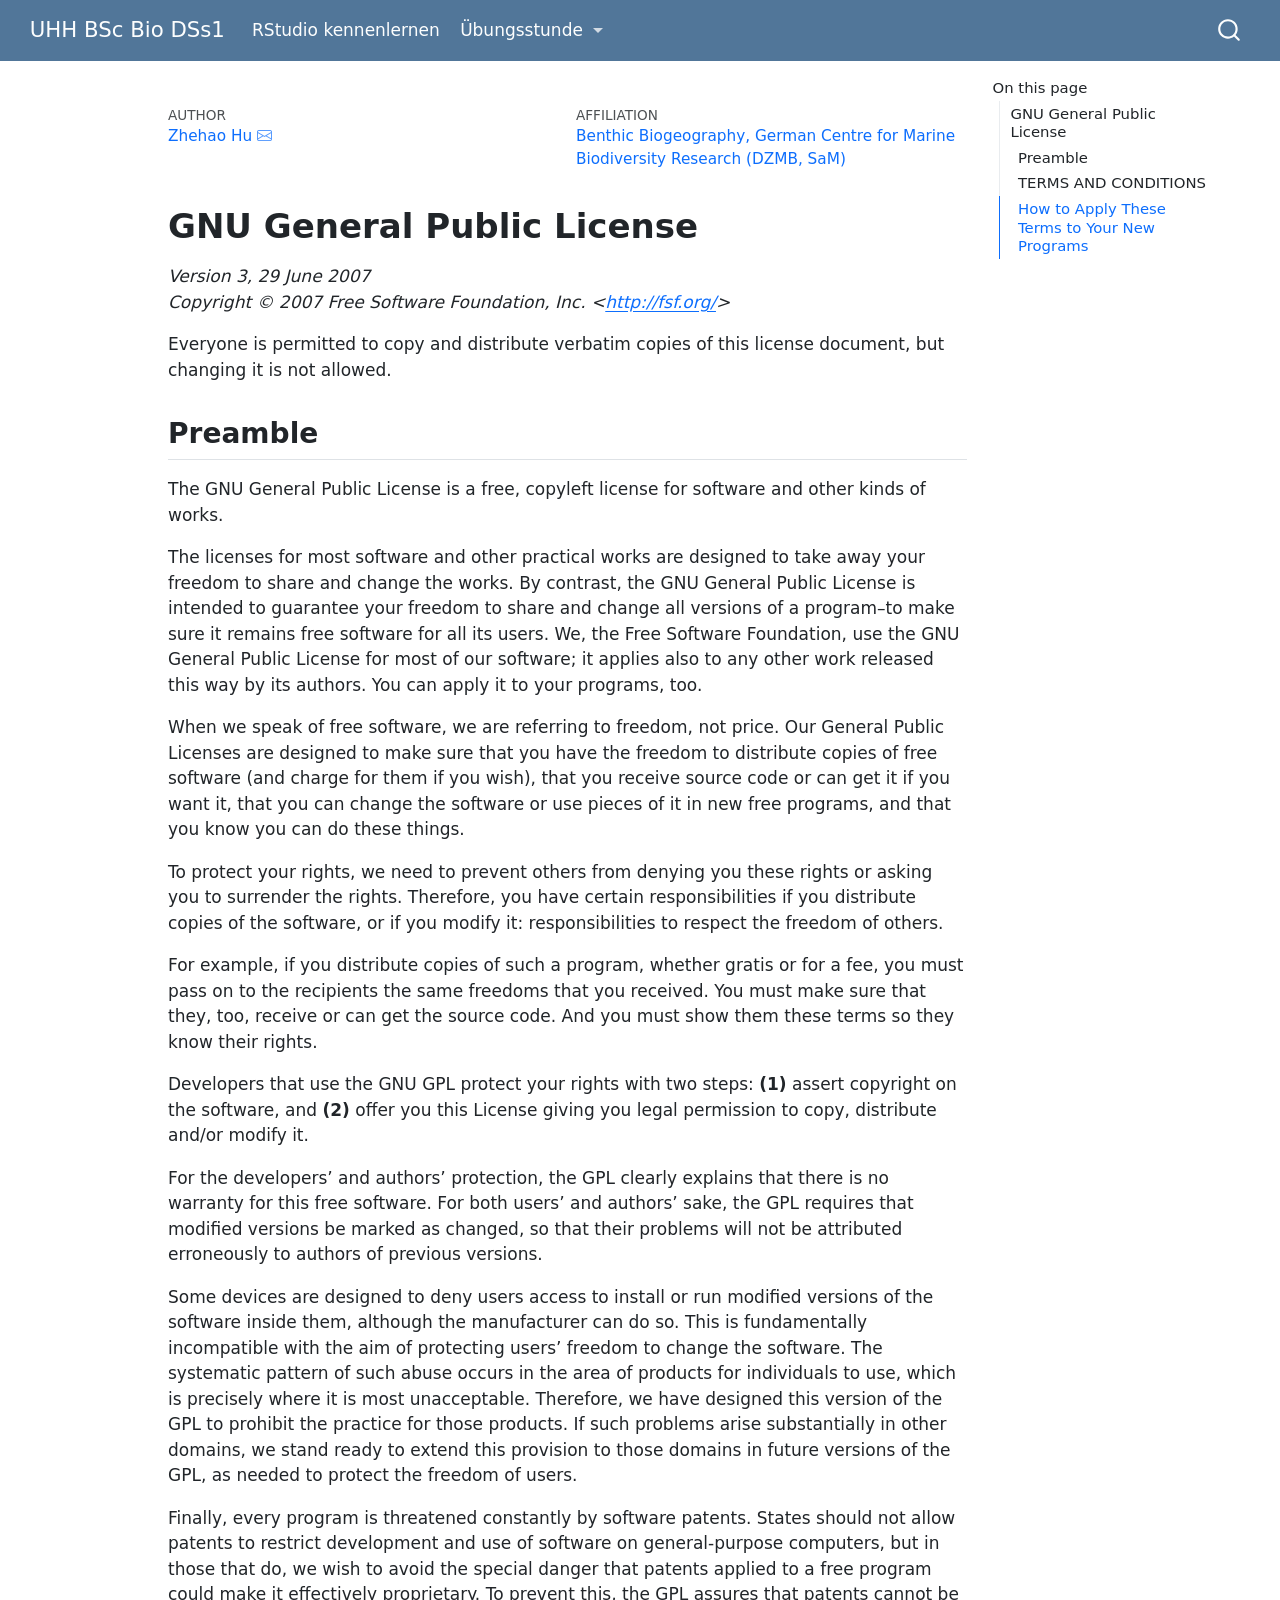
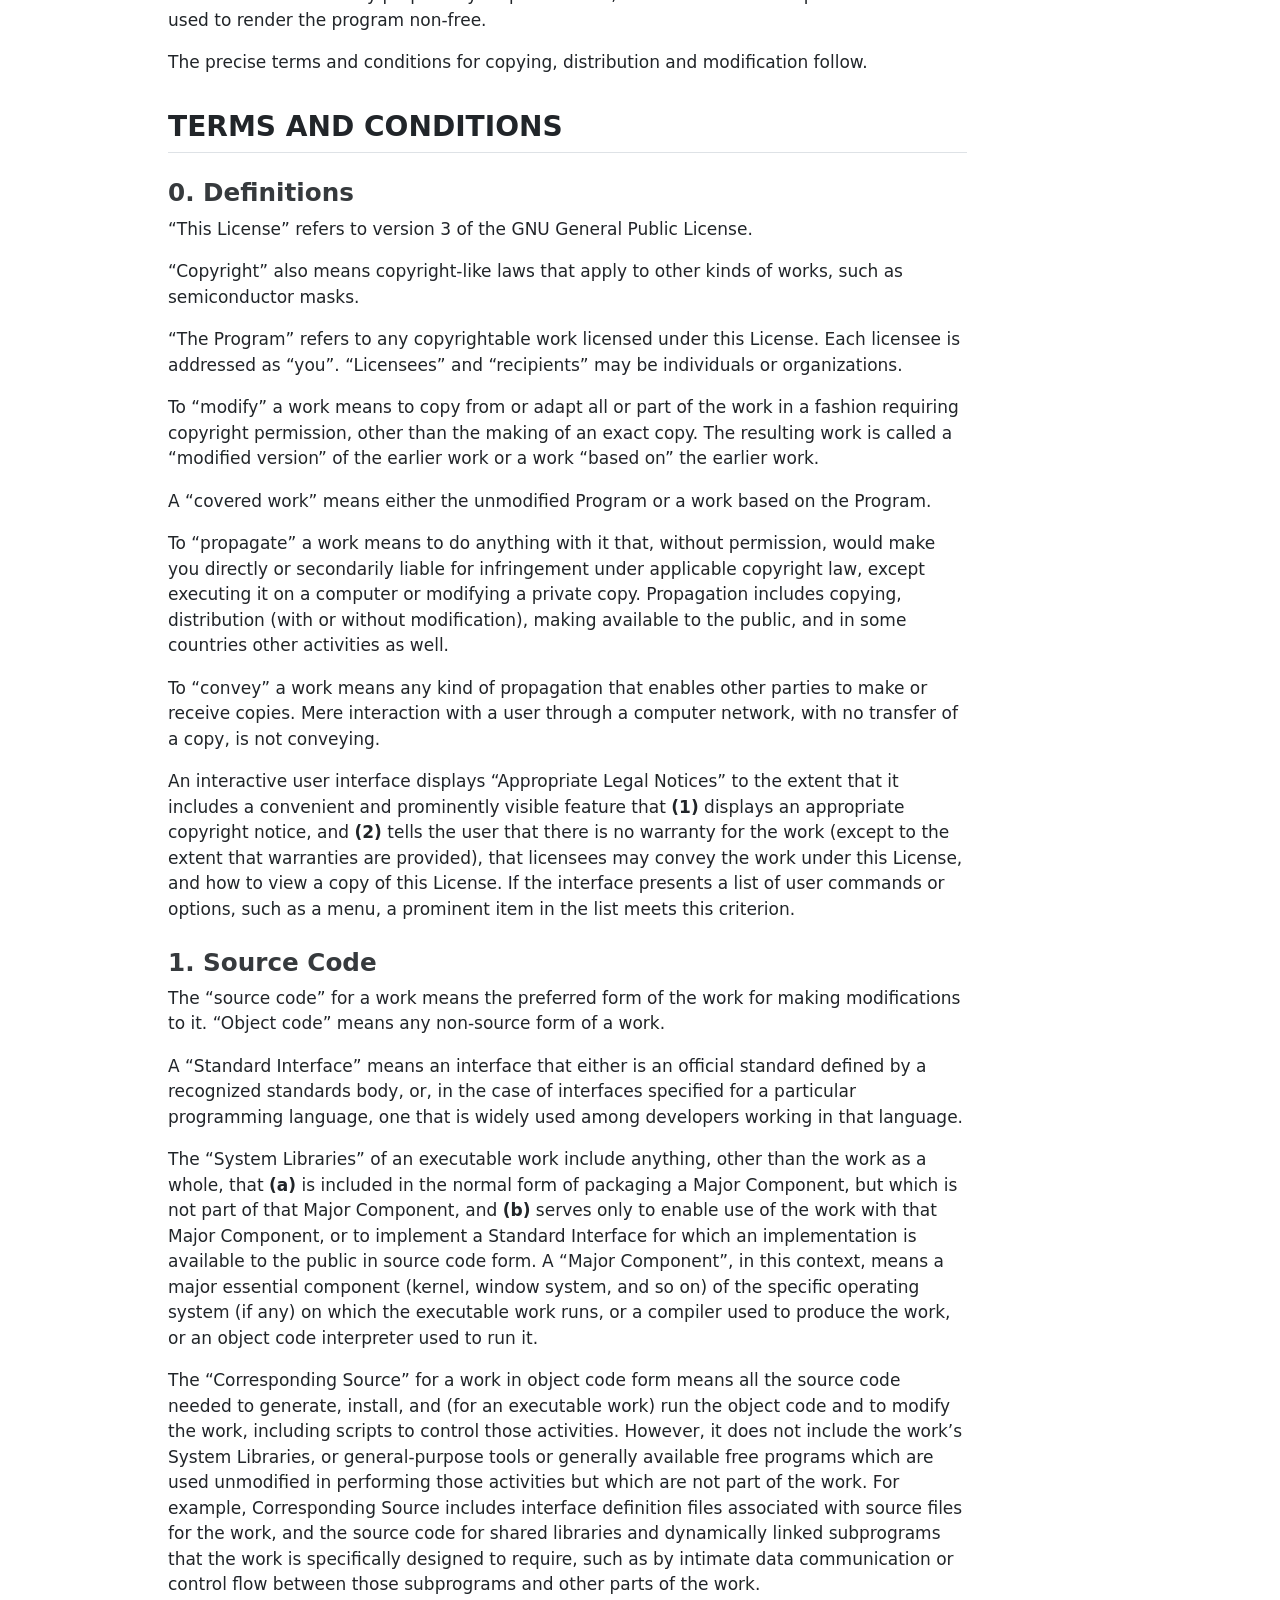
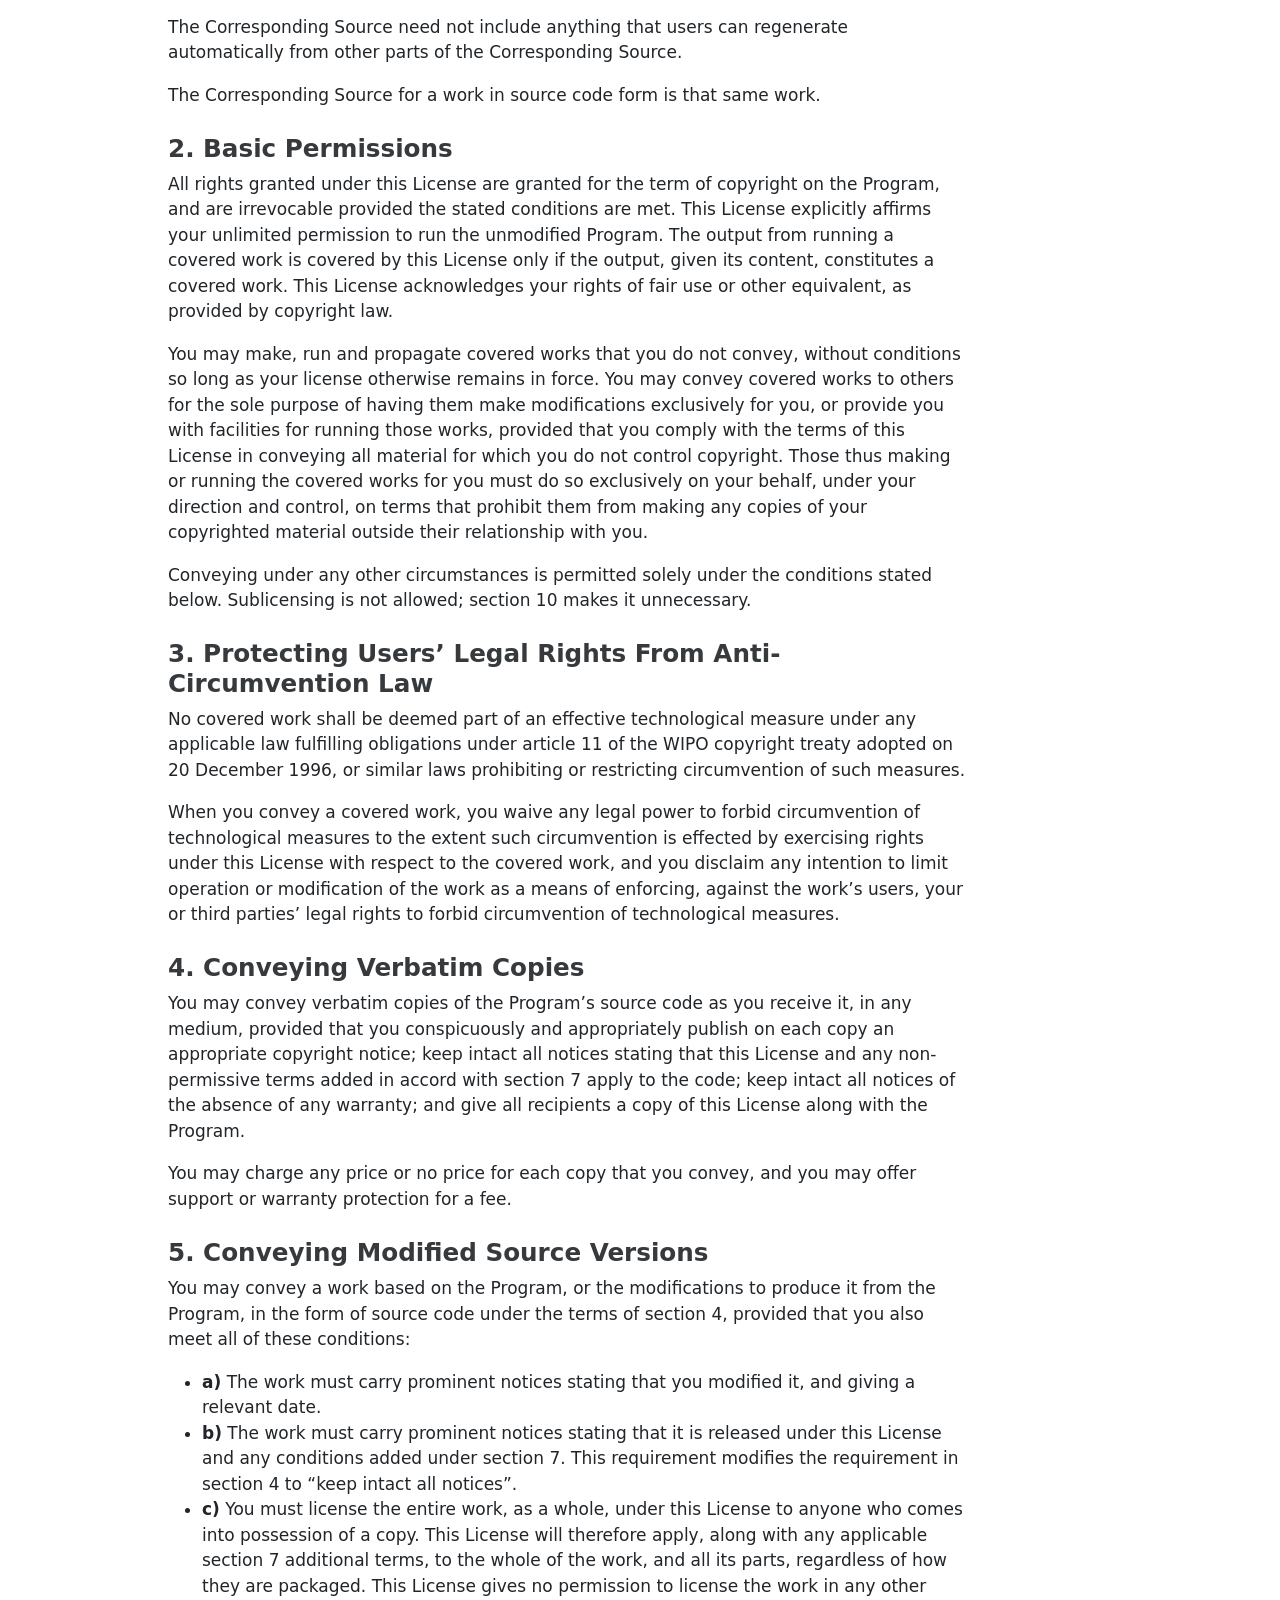
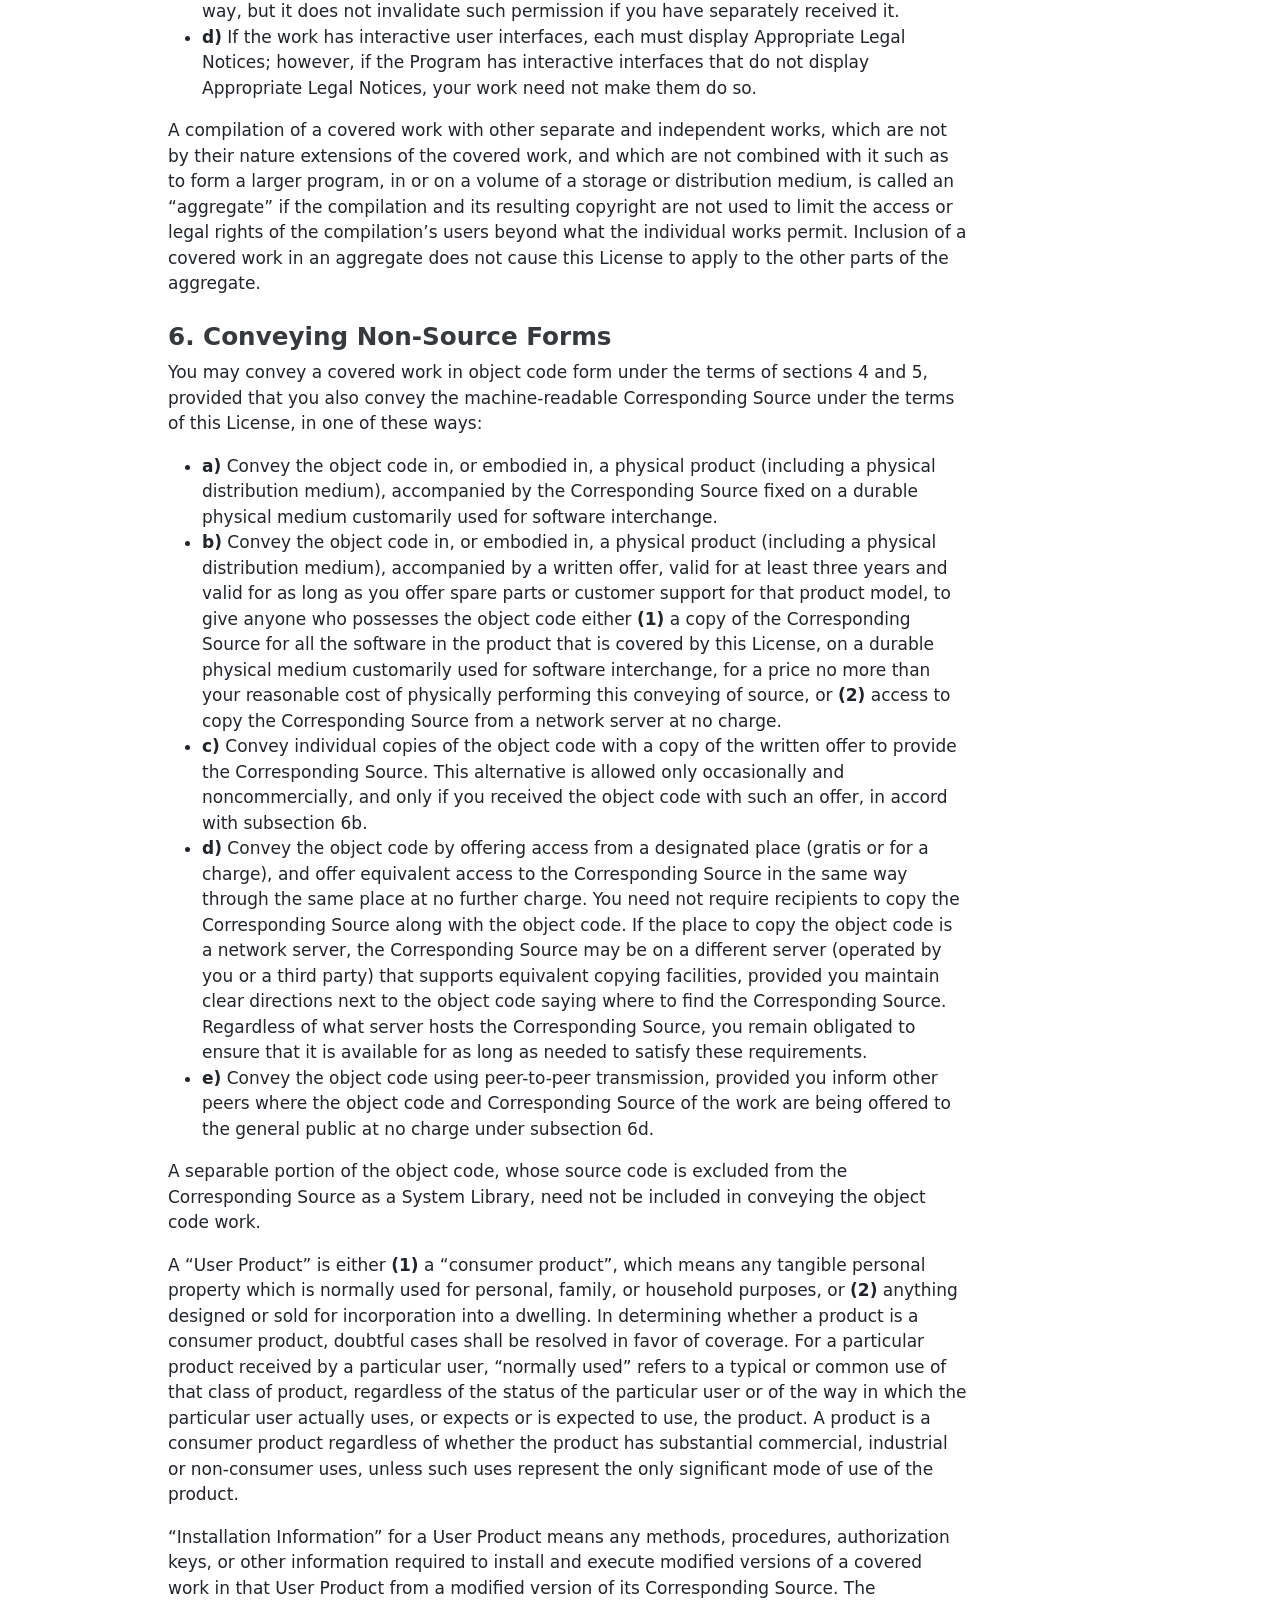
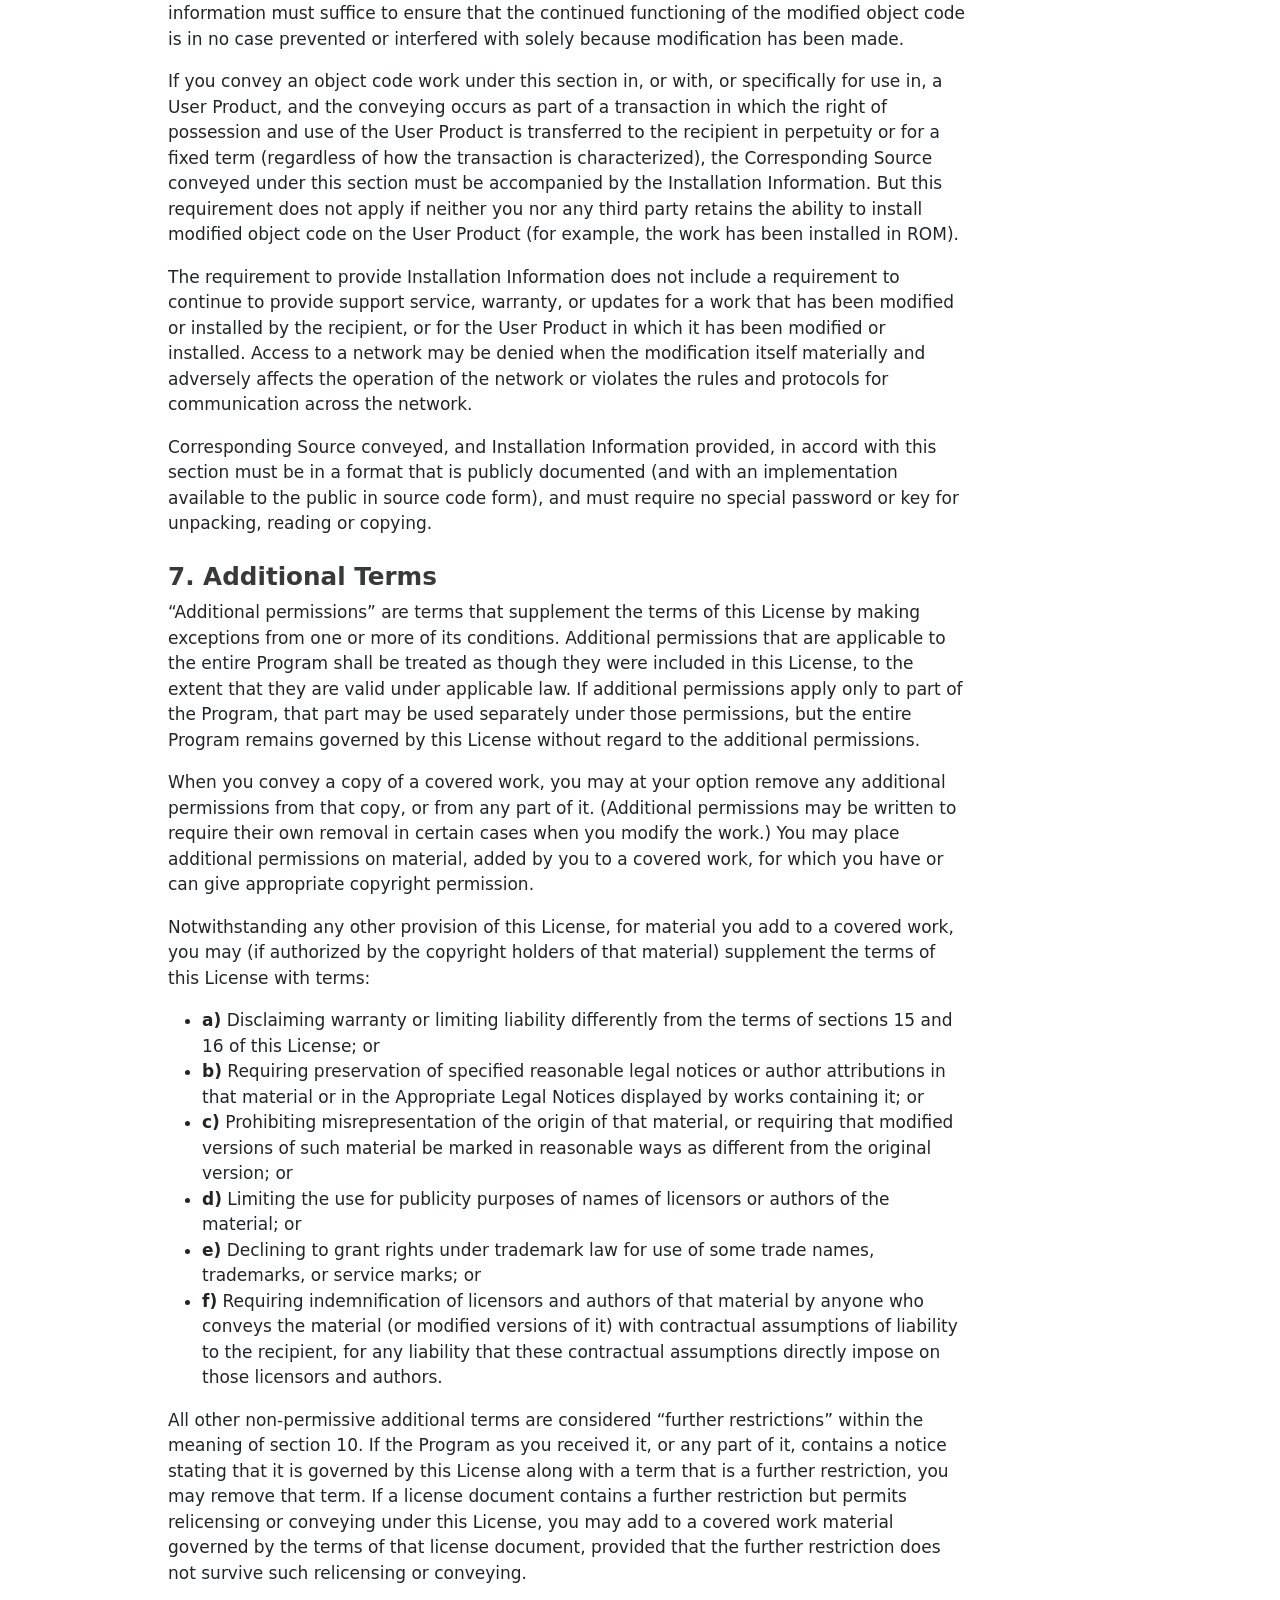
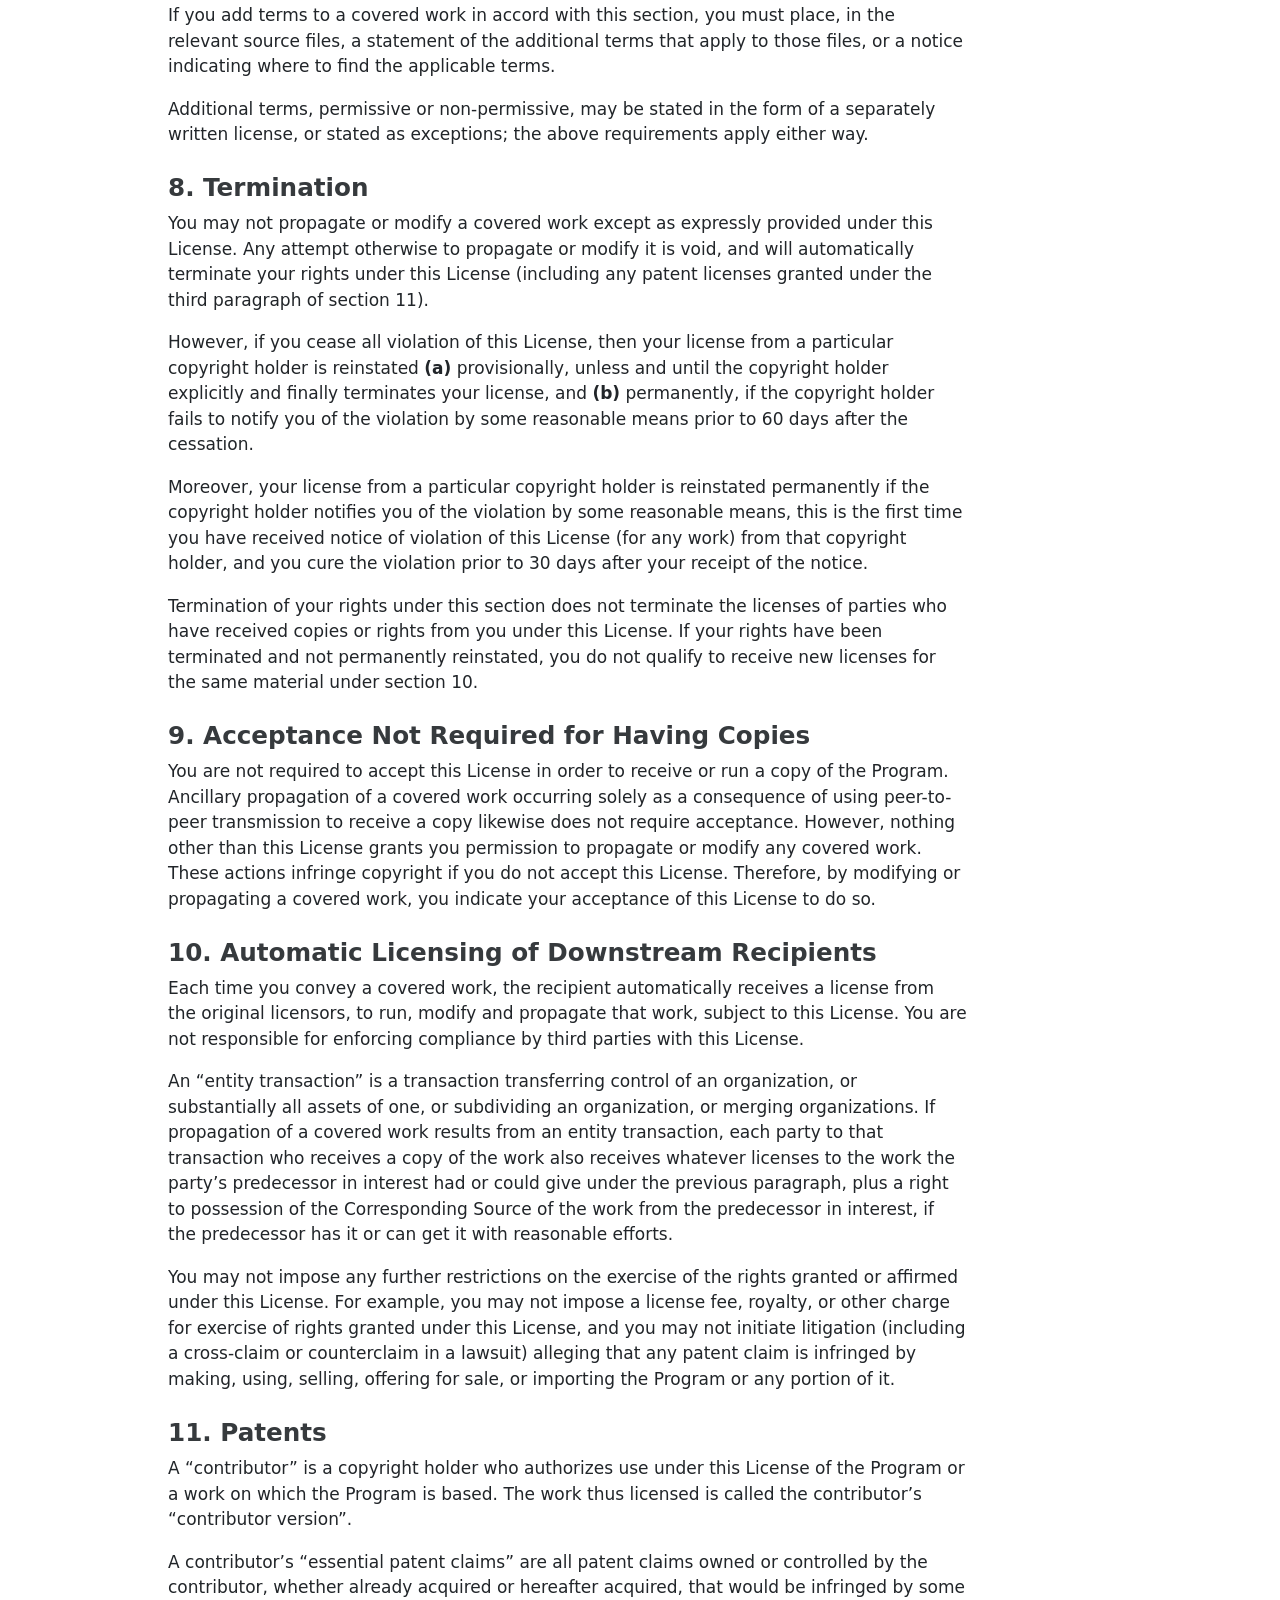
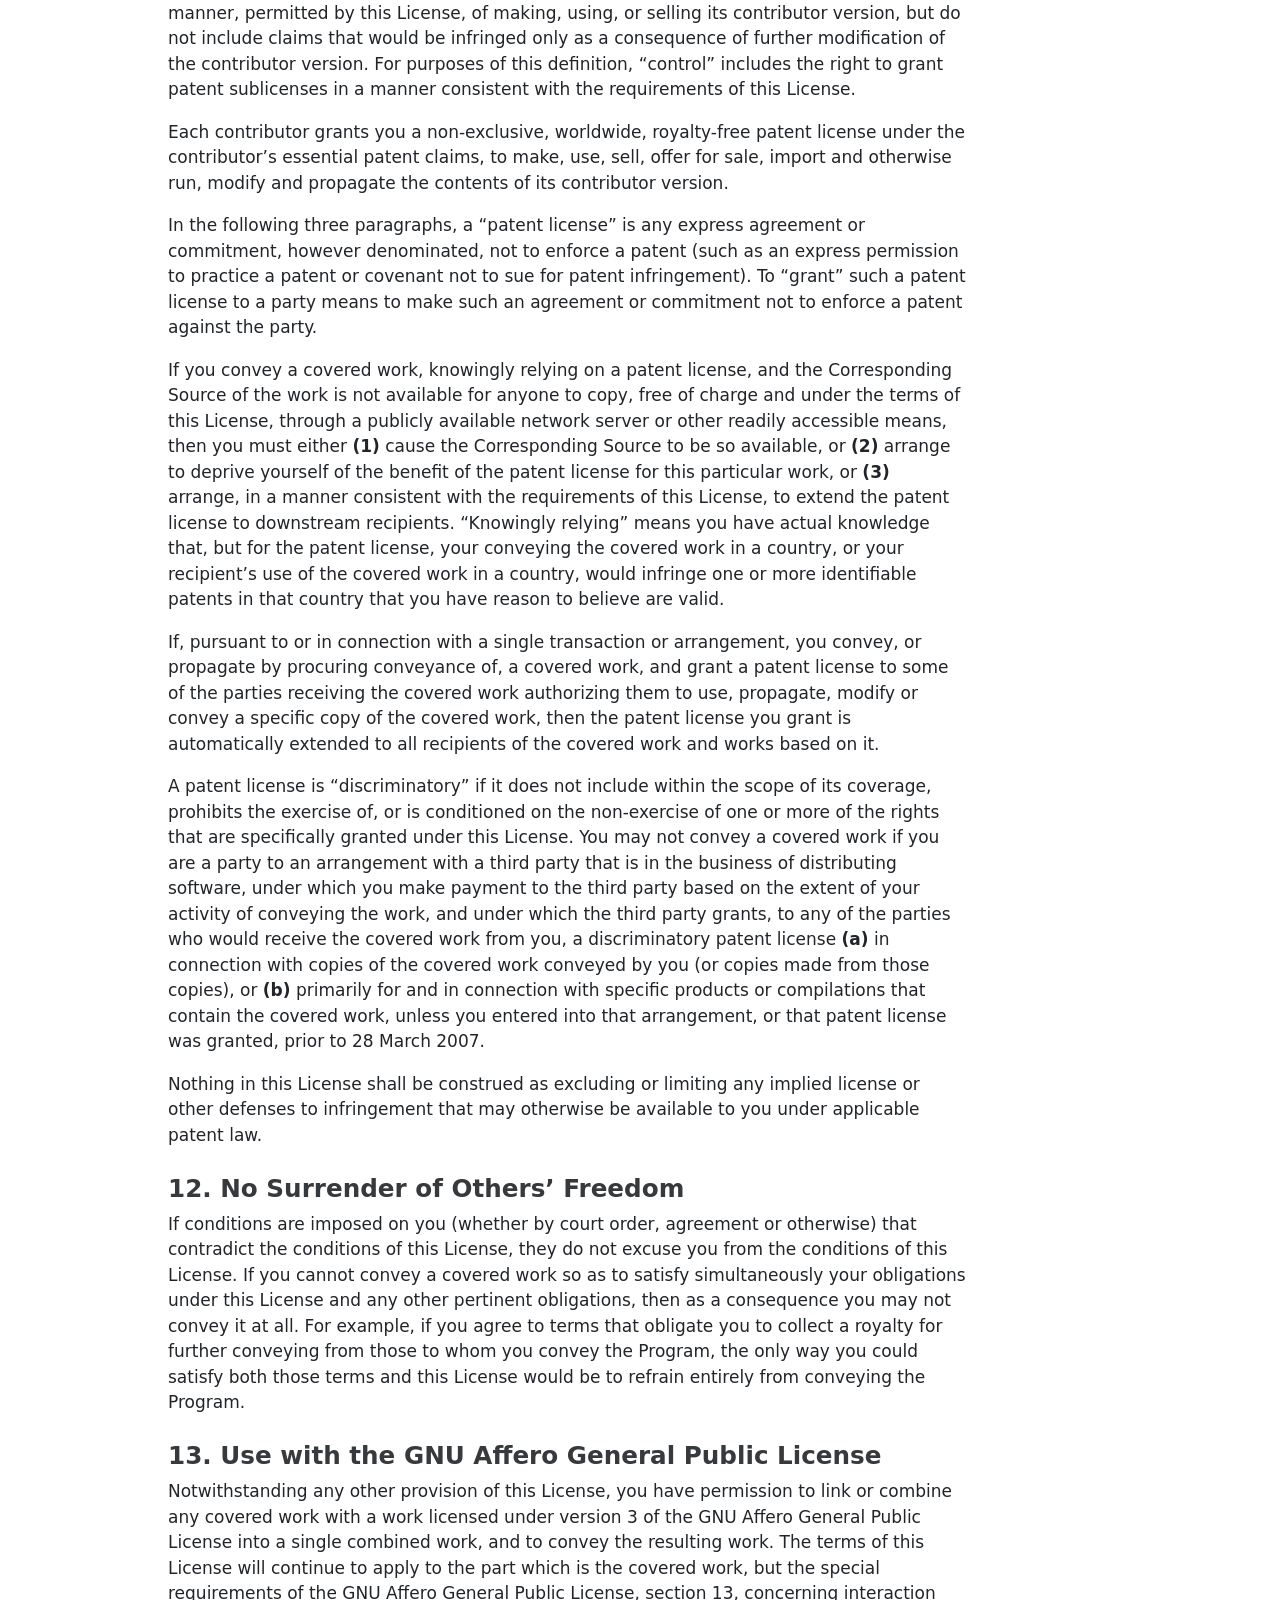
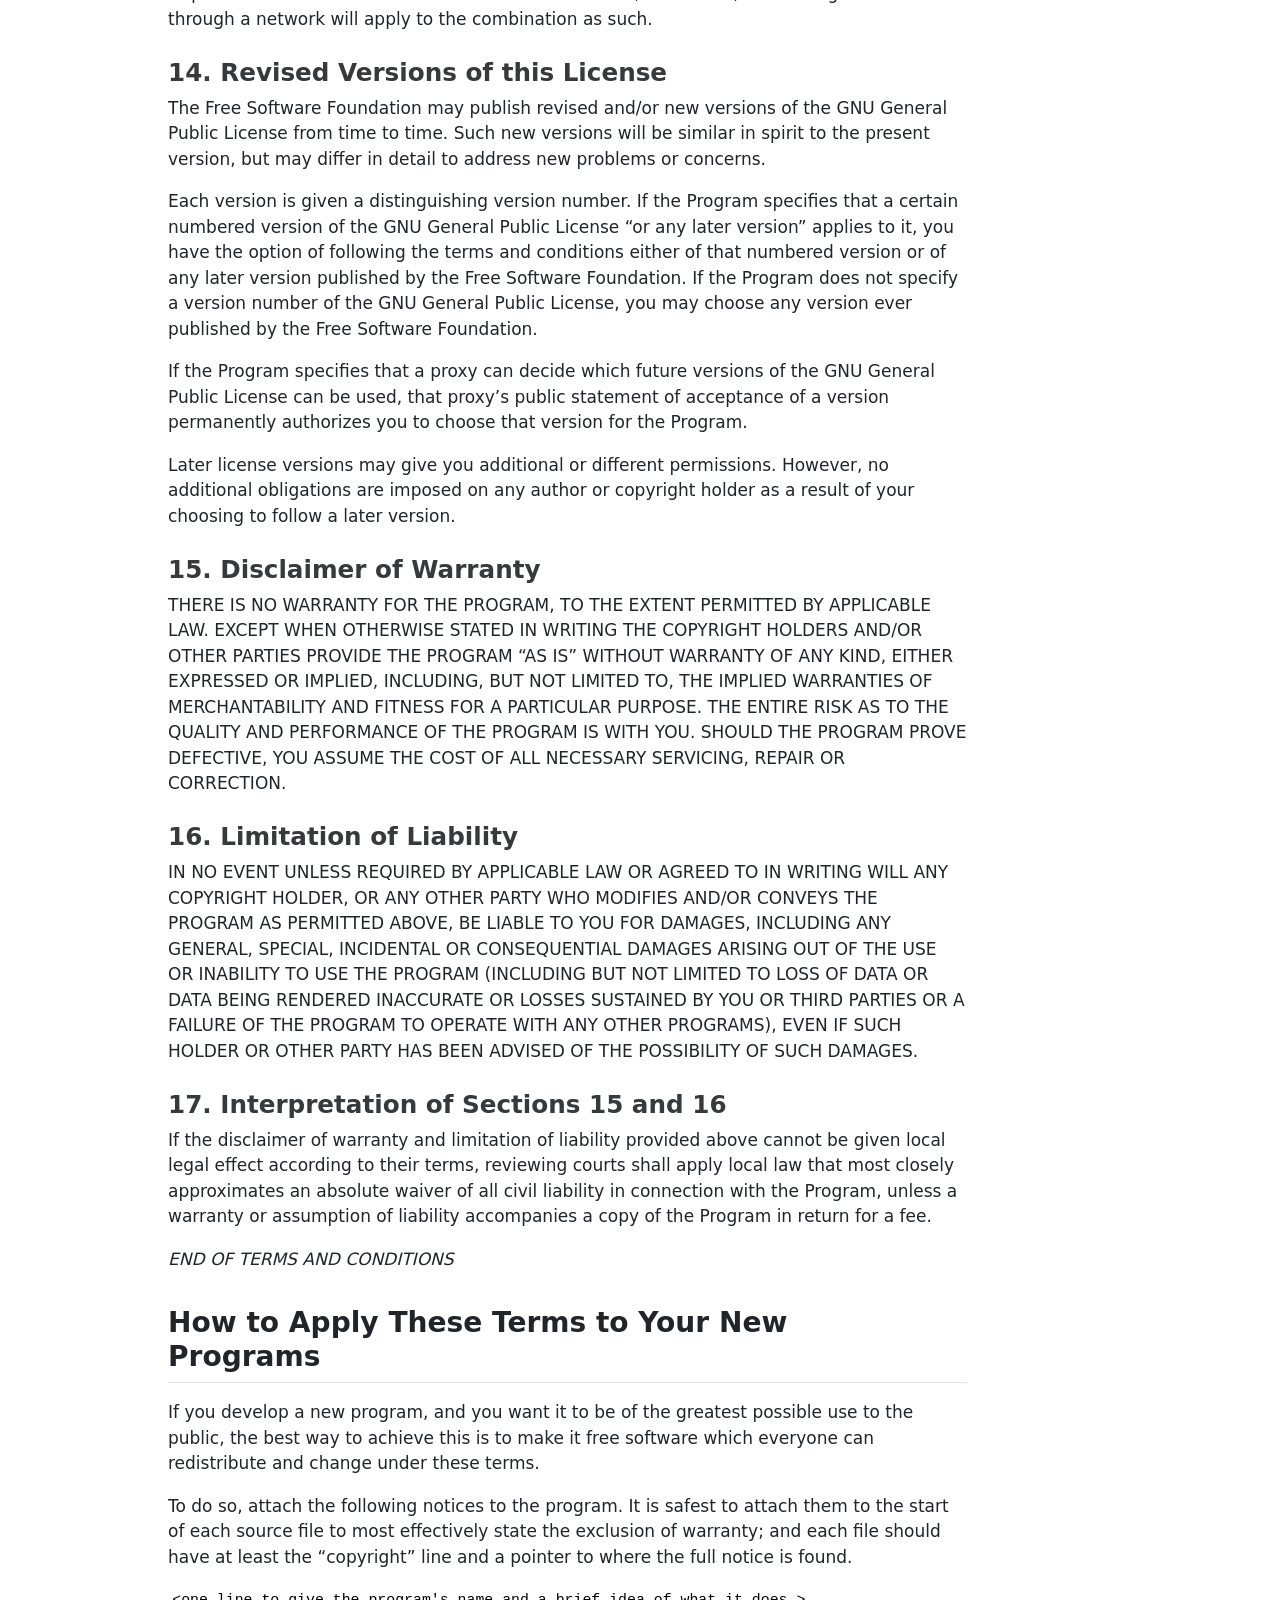
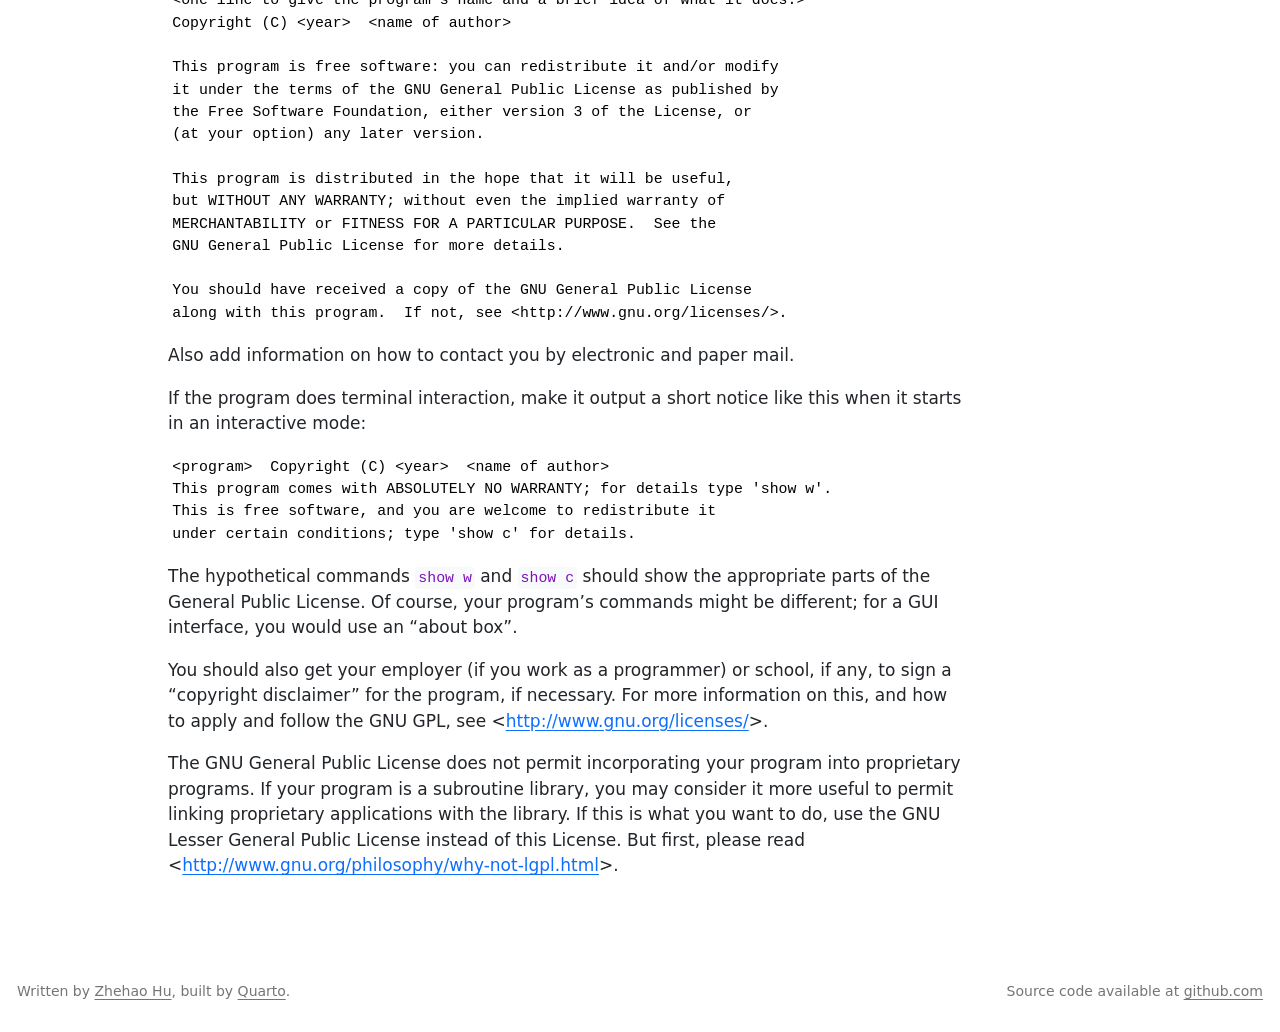
==== LICENSE.html @ fbf34a07 "Built site for gh-pages" ====
<!DOCTYPE html>
<html xmlns="http://www.w3.org/1999/xhtml" lang="en" xml:lang="en"><head>

<meta charset="utf-8">
<meta name="generator" content="quarto-1.6.39">

<meta name="viewport" content="width=device-width, initial-scale=1.0, user-scalable=yes">

<meta name="author" content="Zhehao Hu">

<title>license – UHH BSc Bio DSs1</title>
<style>
code{white-space: pre-wrap;}
span.smallcaps{font-variant: small-caps;}
div.columns{display: flex; gap: min(4vw, 1.5em);}
div.column{flex: auto; overflow-x: auto;}
div.hanging-indent{margin-left: 1.5em; text-indent: -1.5em;}
ul.task-list{list-style: none;}
ul.task-list li input[type="checkbox"] {
  width: 0.8em;
  margin: 0 0.8em 0.2em -1em; /* quarto-specific, see https://github.com/quarto-dev/quarto-cli/issues/4556 */ 
  vertical-align: middle;
}
</style>


<script src="site_libs/quarto-nav/quarto-nav.js"></script>
<script src="site_libs/quarto-nav/headroom.min.js"></script>
<script src="site_libs/clipboard/clipboard.min.js"></script>
<script src="site_libs/quarto-search/autocomplete.umd.js"></script>
<script src="site_libs/quarto-search/fuse.min.js"></script>
<script src="site_libs/quarto-search/quarto-search.js"></script>
<meta name="quarto:offset" content="./">
<script src="site_libs/quarto-html/quarto.js"></script>
<script src="site_libs/quarto-html/popper.min.js"></script>
<script src="site_libs/quarto-html/tippy.umd.min.js"></script>
<script src="site_libs/quarto-html/anchor.min.js"></script>
<link href="site_libs/quarto-html/tippy.css" rel="stylesheet">
<link href="site_libs/quarto-html/quarto-syntax-highlighting-e26003cea8cd680ca0c55a263523d882.css" rel="stylesheet" id="quarto-text-highlighting-styles">
<script src="site_libs/bootstrap/bootstrap.min.js"></script>
<link href="site_libs/bootstrap/bootstrap-icons.css" rel="stylesheet">
<link href="site_libs/bootstrap/bootstrap-57e6889ab408eee0b814a5497ecdfbc4.min.css" rel="stylesheet" append-hash="true" id="quarto-bootstrap" data-mode="light">
<script id="quarto-search-options" type="application/json">{
  "location": "navbar",
  "copy-button": false,
  "collapse-after": 3,
  "panel-placement": "end",
  "type": "overlay",
  "limit": 50,
  "keyboard-shortcut": [
    "f",
    "/",
    "s"
  ],
  "show-item-context": false,
  "language": {
    "search-no-results-text": "No results",
    "search-matching-documents-text": "matching documents",
    "search-copy-link-title": "Copy link to search",
    "search-hide-matches-text": "Hide additional matches",
    "search-more-match-text": "more match in this document",
    "search-more-matches-text": "more matches in this document",
    "search-clear-button-title": "Clear",
    "search-text-placeholder": "",
    "search-detached-cancel-button-title": "Cancel",
    "search-submit-button-title": "Submit",
    "search-label": "Search"
  }
}</script>


</head>

<body class="nav-fixed">

<div id="quarto-search-results"></div>
  <header id="quarto-header" class="headroom fixed-top">
    <nav class="navbar navbar-expand-lg " data-bs-theme="dark">
      <div class="navbar-container container-fluid">
      <div class="navbar-brand-container mx-auto">
    <a class="navbar-brand" href="./index.html">
    <span class="navbar-title">UHH BSc Bio DSs1</span>
    </a>
  </div>
            <div id="quarto-search" class="" title="Search"></div>
          <button class="navbar-toggler" type="button" data-bs-toggle="collapse" data-bs-target="#navbarCollapse" aria-controls="navbarCollapse" role="menu" aria-expanded="false" aria-label="Toggle navigation" onclick="if (window.quartoToggleHeadroom) { window.quartoToggleHeadroom(); }">
  <span class="navbar-toggler-icon"></span>
</button>
          <div class="collapse navbar-collapse" id="navbarCollapse">
            <ul class="navbar-nav navbar-nav-scroll me-auto">
  <li class="nav-item">
    <a class="nav-link" href="./webpage/rstudio.html"> 
<span class="menu-text">RStudio kennenlernen</span></a>
  </li>  
  <li class="nav-item dropdown ">
    <a class="nav-link dropdown-toggle" href="#" id="nav-menu-bungsstunde" role="link" data-bs-toggle="dropdown" aria-expanded="false">
 <span class="menu-text">Übungsstunde</span>
    </a>
    <ul class="dropdown-menu" aria-labelledby="nav-menu-bungsstunde">    
        <li>
    <a class="dropdown-item" href="./webpage/w6_1.html">
 <span class="dropdown-text">DS1 Woche 6</span></a>
  </li>  
    </ul>
  </li>
</ul>
          </div> <!-- /navcollapse -->
            <div class="quarto-navbar-tools">
</div>
      </div> <!-- /container-fluid -->
    </nav>
</header>
<!-- content -->
<div id="quarto-content" class="quarto-container page-columns page-rows-contents page-layout-article page-navbar">
<!-- sidebar -->
<!-- margin-sidebar -->
    <div id="quarto-margin-sidebar" class="sidebar margin-sidebar">
        <nav id="TOC" role="doc-toc" class="toc-active">
    <h2 id="toc-title">On this page</h2>
   
  <ul>
  <li><a href="#gnu-general-public-license" id="toc-gnu-general-public-license" class="nav-link active" data-scroll-target="#gnu-general-public-license">GNU General Public License</a>
  <ul class="collapse">
  <li><a href="#preamble" id="toc-preamble" class="nav-link" data-scroll-target="#preamble">Preamble</a></li>
  <li><a href="#terms-and-conditions" id="toc-terms-and-conditions" class="nav-link" data-scroll-target="#terms-and-conditions">TERMS AND CONDITIONS</a>
  <ul class="collapse">
  <li><a href="#definitions" id="toc-definitions" class="nav-link" data-scroll-target="#definitions">0. Definitions</a></li>
  <li><a href="#source-code" id="toc-source-code" class="nav-link" data-scroll-target="#source-code">1. Source Code</a></li>
  <li><a href="#basic-permissions" id="toc-basic-permissions" class="nav-link" data-scroll-target="#basic-permissions">2. Basic Permissions</a></li>
  <li><a href="#protecting-users-legal-rights-from-anti-circumvention-law" id="toc-protecting-users-legal-rights-from-anti-circumvention-law" class="nav-link" data-scroll-target="#protecting-users-legal-rights-from-anti-circumvention-law">3. Protecting Users’ Legal Rights From Anti-Circumvention Law</a></li>
  <li><a href="#conveying-verbatim-copies" id="toc-conveying-verbatim-copies" class="nav-link" data-scroll-target="#conveying-verbatim-copies">4. Conveying Verbatim Copies</a></li>
  <li><a href="#conveying-modified-source-versions" id="toc-conveying-modified-source-versions" class="nav-link" data-scroll-target="#conveying-modified-source-versions">5. Conveying Modified Source Versions</a></li>
  <li><a href="#conveying-non-source-forms" id="toc-conveying-non-source-forms" class="nav-link" data-scroll-target="#conveying-non-source-forms">6. Conveying Non-Source Forms</a></li>
  <li><a href="#additional-terms" id="toc-additional-terms" class="nav-link" data-scroll-target="#additional-terms">7. Additional Terms</a></li>
  <li><a href="#termination" id="toc-termination" class="nav-link" data-scroll-target="#termination">8. Termination</a></li>
  <li><a href="#acceptance-not-required-for-having-copies" id="toc-acceptance-not-required-for-having-copies" class="nav-link" data-scroll-target="#acceptance-not-required-for-having-copies">9. Acceptance Not Required for Having Copies</a></li>
  <li><a href="#automatic-licensing-of-downstream-recipients" id="toc-automatic-licensing-of-downstream-recipients" class="nav-link" data-scroll-target="#automatic-licensing-of-downstream-recipients">10. Automatic Licensing of Downstream Recipients</a></li>
  <li><a href="#patents" id="toc-patents" class="nav-link" data-scroll-target="#patents">11. Patents</a></li>
  <li><a href="#no-surrender-of-others-freedom" id="toc-no-surrender-of-others-freedom" class="nav-link" data-scroll-target="#no-surrender-of-others-freedom">12. No Surrender of Others’ Freedom</a></li>
  <li><a href="#use-with-the-gnu-affero-general-public-license" id="toc-use-with-the-gnu-affero-general-public-license" class="nav-link" data-scroll-target="#use-with-the-gnu-affero-general-public-license">13. Use with the GNU Affero General Public License</a></li>
  <li><a href="#revised-versions-of-this-license" id="toc-revised-versions-of-this-license" class="nav-link" data-scroll-target="#revised-versions-of-this-license">14. Revised Versions of this License</a></li>
  <li><a href="#disclaimer-of-warranty" id="toc-disclaimer-of-warranty" class="nav-link" data-scroll-target="#disclaimer-of-warranty">15. Disclaimer of Warranty</a></li>
  <li><a href="#limitation-of-liability" id="toc-limitation-of-liability" class="nav-link" data-scroll-target="#limitation-of-liability">16. Limitation of Liability</a></li>
  <li><a href="#interpretation-of-sections-15-and-16" id="toc-interpretation-of-sections-15-and-16" class="nav-link" data-scroll-target="#interpretation-of-sections-15-and-16">17. Interpretation of Sections 15 and 16</a></li>
  </ul></li>
  <li><a href="#how-to-apply-these-terms-to-your-new-programs" id="toc-how-to-apply-these-terms-to-your-new-programs" class="nav-link" data-scroll-target="#how-to-apply-these-terms-to-your-new-programs">How to Apply These Terms to Your New Programs</a></li>
  </ul></li>
  </ul>
</nav>
    </div>
<!-- main -->
<main class="content" id="quarto-document-content">

<header id="title-block-header" class="quarto-title-block default">
<div class="quarto-title">
</div>


<div class="quarto-title-meta-author">
  <div class="quarto-title-meta-heading">Author</div>
  <div class="quarto-title-meta-heading">Affiliation</div>
  
    <div class="quarto-title-meta-contents">
    <p class="author"><a href="https://zzzhehao.github.io">Zhehao Hu</a> <a href="mailto:zhehao.hu@senckenberg.de" class="quarto-title-author-email"><i class="bi bi-envelope"></i></a> </p>
  </div>
  <div class="quarto-title-meta-contents">
        <p class="affiliation">
            <a href="https://www.senckenberg.de/de/forschung/institute-uebersicht/sam-senckenberg-am-meer/dzmb/sam-dzmb-sekt-benthische-biogeographie/">
            Benthic Biogeography, German Centre for Marine Biodiversity Research (DZMB, SaM)
            </a>
          </p>
      </div>
  </div>

<div class="quarto-title-meta">

      
  
    
  </div>
  


</header>


<section id="gnu-general-public-license" class="level1">
<h1>GNU General Public License</h1>
<p><em>Version 3, 29 June 2007</em><br>
<em>Copyright © 2007 Free Software Foundation, Inc.&nbsp;&lt;<a href="http://fsf.org/" class="uri">http://fsf.org/</a>&gt;</em></p>
<p>Everyone is permitted to copy and distribute verbatim copies of this license document, but changing it is not allowed.</p>
<section id="preamble" class="level2">
<h2 class="anchored" data-anchor-id="preamble">Preamble</h2>
<p>The GNU General Public License is a free, copyleft license for software and other kinds of works.</p>
<p>The licenses for most software and other practical works are designed to take away your freedom to share and change the works. By contrast, the GNU General Public License is intended to guarantee your freedom to share and change all versions of a program–to make sure it remains free software for all its users. We, the Free Software Foundation, use the GNU General Public License for most of our software; it applies also to any other work released this way by its authors. You can apply it to your programs, too.</p>
<p>When we speak of free software, we are referring to freedom, not price. Our General Public Licenses are designed to make sure that you have the freedom to distribute copies of free software (and charge for them if you wish), that you receive source code or can get it if you want it, that you can change the software or use pieces of it in new free programs, and that you know you can do these things.</p>
<p>To protect your rights, we need to prevent others from denying you these rights or asking you to surrender the rights. Therefore, you have certain responsibilities if you distribute copies of the software, or if you modify it: responsibilities to respect the freedom of others.</p>
<p>For example, if you distribute copies of such a program, whether gratis or for a fee, you must pass on to the recipients the same freedoms that you received. You must make sure that they, too, receive or can get the source code. And you must show them these terms so they know their rights.</p>
<p>Developers that use the GNU GPL protect your rights with two steps: <strong>(1)</strong> assert copyright on the software, and <strong>(2)</strong> offer you this License giving you legal permission to copy, distribute and/or modify it.</p>
<p>For the developers’ and authors’ protection, the GPL clearly explains that there is no warranty for this free software. For both users’ and authors’ sake, the GPL requires that modified versions be marked as changed, so that their problems will not be attributed erroneously to authors of previous versions.</p>
<p>Some devices are designed to deny users access to install or run modified versions of the software inside them, although the manufacturer can do so. This is fundamentally incompatible with the aim of protecting users’ freedom to change the software. The systematic pattern of such abuse occurs in the area of products for individuals to use, which is precisely where it is most unacceptable. Therefore, we have designed this version of the GPL to prohibit the practice for those products. If such problems arise substantially in other domains, we stand ready to extend this provision to those domains in future versions of the GPL, as needed to protect the freedom of users.</p>
<p>Finally, every program is threatened constantly by software patents. States should not allow patents to restrict development and use of software on general-purpose computers, but in those that do, we wish to avoid the special danger that patents applied to a free program could make it effectively proprietary. To prevent this, the GPL assures that patents cannot be used to render the program non-free.</p>
<p>The precise terms and conditions for copying, distribution and modification follow.</p>
</section>
<section id="terms-and-conditions" class="level2">
<h2 class="anchored" data-anchor-id="terms-and-conditions">TERMS AND CONDITIONS</h2>
<section id="definitions" class="level3">
<h3 class="anchored" data-anchor-id="definitions">0. Definitions</h3>
<p>“This License” refers to version 3 of the GNU General Public License.</p>
<p>“Copyright” also means copyright-like laws that apply to other kinds of works, such as semiconductor masks.</p>
<p>“The Program” refers to any copyrightable work licensed under this License. Each licensee is addressed as “you”. “Licensees” and “recipients” may be individuals or organizations.</p>
<p>To “modify” a work means to copy from or adapt all or part of the work in a fashion requiring copyright permission, other than the making of an exact copy. The resulting work is called a “modified version” of the earlier work or a work “based on” the earlier work.</p>
<p>A “covered work” means either the unmodified Program or a work based on the Program.</p>
<p>To “propagate” a work means to do anything with it that, without permission, would make you directly or secondarily liable for infringement under applicable copyright law, except executing it on a computer or modifying a private copy. Propagation includes copying, distribution (with or without modification), making available to the public, and in some countries other activities as well.</p>
<p>To “convey” a work means any kind of propagation that enables other parties to make or receive copies. Mere interaction with a user through a computer network, with no transfer of a copy, is not conveying.</p>
<p>An interactive user interface displays “Appropriate Legal Notices” to the extent that it includes a convenient and prominently visible feature that <strong>(1)</strong> displays an appropriate copyright notice, and <strong>(2)</strong> tells the user that there is no warranty for the work (except to the extent that warranties are provided), that licensees may convey the work under this License, and how to view a copy of this License. If the interface presents a list of user commands or options, such as a menu, a prominent item in the list meets this criterion.</p>
</section>
<section id="source-code" class="level3">
<h3 class="anchored" data-anchor-id="source-code">1. Source Code</h3>
<p>The “source code” for a work means the preferred form of the work for making modifications to it. “Object code” means any non-source form of a work.</p>
<p>A “Standard Interface” means an interface that either is an official standard defined by a recognized standards body, or, in the case of interfaces specified for a particular programming language, one that is widely used among developers working in that language.</p>
<p>The “System Libraries” of an executable work include anything, other than the work as a whole, that <strong>(a)</strong> is included in the normal form of packaging a Major Component, but which is not part of that Major Component, and <strong>(b)</strong> serves only to enable use of the work with that Major Component, or to implement a Standard Interface for which an implementation is available to the public in source code form. A “Major Component”, in this context, means a major essential component (kernel, window system, and so on) of the specific operating system (if any) on which the executable work runs, or a compiler used to produce the work, or an object code interpreter used to run it.</p>
<p>The “Corresponding Source” for a work in object code form means all the source code needed to generate, install, and (for an executable work) run the object code and to modify the work, including scripts to control those activities. However, it does not include the work’s System Libraries, or general-purpose tools or generally available free programs which are used unmodified in performing those activities but which are not part of the work. For example, Corresponding Source includes interface definition files associated with source files for the work, and the source code for shared libraries and dynamically linked subprograms that the work is specifically designed to require, such as by intimate data communication or control flow between those subprograms and other parts of the work.</p>
<p>The Corresponding Source need not include anything that users can regenerate automatically from other parts of the Corresponding Source.</p>
<p>The Corresponding Source for a work in source code form is that same work.</p>
</section>
<section id="basic-permissions" class="level3">
<h3 class="anchored" data-anchor-id="basic-permissions">2. Basic Permissions</h3>
<p>All rights granted under this License are granted for the term of copyright on the Program, and are irrevocable provided the stated conditions are met. This License explicitly affirms your unlimited permission to run the unmodified Program. The output from running a covered work is covered by this License only if the output, given its content, constitutes a covered work. This License acknowledges your rights of fair use or other equivalent, as provided by copyright law.</p>
<p>You may make, run and propagate covered works that you do not convey, without conditions so long as your license otherwise remains in force. You may convey covered works to others for the sole purpose of having them make modifications exclusively for you, or provide you with facilities for running those works, provided that you comply with the terms of this License in conveying all material for which you do not control copyright. Those thus making or running the covered works for you must do so exclusively on your behalf, under your direction and control, on terms that prohibit them from making any copies of your copyrighted material outside their relationship with you.</p>
<p>Conveying under any other circumstances is permitted solely under the conditions stated below. Sublicensing is not allowed; section 10 makes it unnecessary.</p>
</section>
<section id="protecting-users-legal-rights-from-anti-circumvention-law" class="level3">
<h3 class="anchored" data-anchor-id="protecting-users-legal-rights-from-anti-circumvention-law">3. Protecting Users’ Legal Rights From Anti-Circumvention Law</h3>
<p>No covered work shall be deemed part of an effective technological measure under any applicable law fulfilling obligations under article 11 of the WIPO copyright treaty adopted on 20 December 1996, or similar laws prohibiting or restricting circumvention of such measures.</p>
<p>When you convey a covered work, you waive any legal power to forbid circumvention of technological measures to the extent such circumvention is effected by exercising rights under this License with respect to the covered work, and you disclaim any intention to limit operation or modification of the work as a means of enforcing, against the work’s users, your or third parties’ legal rights to forbid circumvention of technological measures.</p>
</section>
<section id="conveying-verbatim-copies" class="level3">
<h3 class="anchored" data-anchor-id="conveying-verbatim-copies">4. Conveying Verbatim Copies</h3>
<p>You may convey verbatim copies of the Program’s source code as you receive it, in any medium, provided that you conspicuously and appropriately publish on each copy an appropriate copyright notice; keep intact all notices stating that this License and any non-permissive terms added in accord with section 7 apply to the code; keep intact all notices of the absence of any warranty; and give all recipients a copy of this License along with the Program.</p>
<p>You may charge any price or no price for each copy that you convey, and you may offer support or warranty protection for a fee.</p>
</section>
<section id="conveying-modified-source-versions" class="level3">
<h3 class="anchored" data-anchor-id="conveying-modified-source-versions">5. Conveying Modified Source Versions</h3>
<p>You may convey a work based on the Program, or the modifications to produce it from the Program, in the form of source code under the terms of section 4, provided that you also meet all of these conditions:</p>
<ul>
<li><strong>a)</strong> The work must carry prominent notices stating that you modified it, and giving a relevant date.</li>
<li><strong>b)</strong> The work must carry prominent notices stating that it is released under this License and any conditions added under section 7. This requirement modifies the requirement in section 4 to “keep intact all notices”.</li>
<li><strong>c)</strong> You must license the entire work, as a whole, under this License to anyone who comes into possession of a copy. This License will therefore apply, along with any applicable section 7 additional terms, to the whole of the work, and all its parts, regardless of how they are packaged. This License gives no permission to license the work in any other way, but it does not invalidate such permission if you have separately received it.</li>
<li><strong>d)</strong> If the work has interactive user interfaces, each must display Appropriate Legal Notices; however, if the Program has interactive interfaces that do not display Appropriate Legal Notices, your work need not make them do so.</li>
</ul>
<p>A compilation of a covered work with other separate and independent works, which are not by their nature extensions of the covered work, and which are not combined with it such as to form a larger program, in or on a volume of a storage or distribution medium, is called an “aggregate” if the compilation and its resulting copyright are not used to limit the access or legal rights of the compilation’s users beyond what the individual works permit. Inclusion of a covered work in an aggregate does not cause this License to apply to the other parts of the aggregate.</p>
</section>
<section id="conveying-non-source-forms" class="level3">
<h3 class="anchored" data-anchor-id="conveying-non-source-forms">6. Conveying Non-Source Forms</h3>
<p>You may convey a covered work in object code form under the terms of sections 4 and 5, provided that you also convey the machine-readable Corresponding Source under the terms of this License, in one of these ways:</p>
<ul>
<li><strong>a)</strong> Convey the object code in, or embodied in, a physical product (including a physical distribution medium), accompanied by the Corresponding Source fixed on a durable physical medium customarily used for software interchange.</li>
<li><strong>b)</strong> Convey the object code in, or embodied in, a physical product (including a physical distribution medium), accompanied by a written offer, valid for at least three years and valid for as long as you offer spare parts or customer support for that product model, to give anyone who possesses the object code either <strong>(1)</strong> a copy of the Corresponding Source for all the software in the product that is covered by this License, on a durable physical medium customarily used for software interchange, for a price no more than your reasonable cost of physically performing this conveying of source, or <strong>(2)</strong> access to copy the Corresponding Source from a network server at no charge.</li>
<li><strong>c)</strong> Convey individual copies of the object code with a copy of the written offer to provide the Corresponding Source. This alternative is allowed only occasionally and noncommercially, and only if you received the object code with such an offer, in accord with subsection 6b.</li>
<li><strong>d)</strong> Convey the object code by offering access from a designated place (gratis or for a charge), and offer equivalent access to the Corresponding Source in the same way through the same place at no further charge. You need not require recipients to copy the Corresponding Source along with the object code. If the place to copy the object code is a network server, the Corresponding Source may be on a different server (operated by you or a third party) that supports equivalent copying facilities, provided you maintain clear directions next to the object code saying where to find the Corresponding Source. Regardless of what server hosts the Corresponding Source, you remain obligated to ensure that it is available for as long as needed to satisfy these requirements.</li>
<li><strong>e)</strong> Convey the object code using peer-to-peer transmission, provided you inform other peers where the object code and Corresponding Source of the work are being offered to the general public at no charge under subsection 6d.</li>
</ul>
<p>A separable portion of the object code, whose source code is excluded from the Corresponding Source as a System Library, need not be included in conveying the object code work.</p>
<p>A “User Product” is either <strong>(1)</strong> a “consumer product”, which means any tangible personal property which is normally used for personal, family, or household purposes, or <strong>(2)</strong> anything designed or sold for incorporation into a dwelling. In determining whether a product is a consumer product, doubtful cases shall be resolved in favor of coverage. For a particular product received by a particular user, “normally used” refers to a typical or common use of that class of product, regardless of the status of the particular user or of the way in which the particular user actually uses, or expects or is expected to use, the product. A product is a consumer product regardless of whether the product has substantial commercial, industrial or non-consumer uses, unless such uses represent the only significant mode of use of the product.</p>
<p>“Installation Information” for a User Product means any methods, procedures, authorization keys, or other information required to install and execute modified versions of a covered work in that User Product from a modified version of its Corresponding Source. The information must suffice to ensure that the continued functioning of the modified object code is in no case prevented or interfered with solely because modification has been made.</p>
<p>If you convey an object code work under this section in, or with, or specifically for use in, a User Product, and the conveying occurs as part of a transaction in which the right of possession and use of the User Product is transferred to the recipient in perpetuity or for a fixed term (regardless of how the transaction is characterized), the Corresponding Source conveyed under this section must be accompanied by the Installation Information. But this requirement does not apply if neither you nor any third party retains the ability to install modified object code on the User Product (for example, the work has been installed in ROM).</p>
<p>The requirement to provide Installation Information does not include a requirement to continue to provide support service, warranty, or updates for a work that has been modified or installed by the recipient, or for the User Product in which it has been modified or installed. Access to a network may be denied when the modification itself materially and adversely affects the operation of the network or violates the rules and protocols for communication across the network.</p>
<p>Corresponding Source conveyed, and Installation Information provided, in accord with this section must be in a format that is publicly documented (and with an implementation available to the public in source code form), and must require no special password or key for unpacking, reading or copying.</p>
</section>
<section id="additional-terms" class="level3">
<h3 class="anchored" data-anchor-id="additional-terms">7. Additional Terms</h3>
<p>“Additional permissions” are terms that supplement the terms of this License by making exceptions from one or more of its conditions. Additional permissions that are applicable to the entire Program shall be treated as though they were included in this License, to the extent that they are valid under applicable law. If additional permissions apply only to part of the Program, that part may be used separately under those permissions, but the entire Program remains governed by this License without regard to the additional permissions.</p>
<p>When you convey a copy of a covered work, you may at your option remove any additional permissions from that copy, or from any part of it. (Additional permissions may be written to require their own removal in certain cases when you modify the work.) You may place additional permissions on material, added by you to a covered work, for which you have or can give appropriate copyright permission.</p>
<p>Notwithstanding any other provision of this License, for material you add to a covered work, you may (if authorized by the copyright holders of that material) supplement the terms of this License with terms:</p>
<ul>
<li><strong>a)</strong> Disclaiming warranty or limiting liability differently from the terms of sections 15 and 16 of this License; or</li>
<li><strong>b)</strong> Requiring preservation of specified reasonable legal notices or author attributions in that material or in the Appropriate Legal Notices displayed by works containing it; or</li>
<li><strong>c)</strong> Prohibiting misrepresentation of the origin of that material, or requiring that modified versions of such material be marked in reasonable ways as different from the original version; or</li>
<li><strong>d)</strong> Limiting the use for publicity purposes of names of licensors or authors of the material; or</li>
<li><strong>e)</strong> Declining to grant rights under trademark law for use of some trade names, trademarks, or service marks; or</li>
<li><strong>f)</strong> Requiring indemnification of licensors and authors of that material by anyone who conveys the material (or modified versions of it) with contractual assumptions of liability to the recipient, for any liability that these contractual assumptions directly impose on those licensors and authors.</li>
</ul>
<p>All other non-permissive additional terms are considered “further restrictions” within the meaning of section 10. If the Program as you received it, or any part of it, contains a notice stating that it is governed by this License along with a term that is a further restriction, you may remove that term. If a license document contains a further restriction but permits relicensing or conveying under this License, you may add to a covered work material governed by the terms of that license document, provided that the further restriction does not survive such relicensing or conveying.</p>
<p>If you add terms to a covered work in accord with this section, you must place, in the relevant source files, a statement of the additional terms that apply to those files, or a notice indicating where to find the applicable terms.</p>
<p>Additional terms, permissive or non-permissive, may be stated in the form of a separately written license, or stated as exceptions; the above requirements apply either way.</p>
</section>
<section id="termination" class="level3">
<h3 class="anchored" data-anchor-id="termination">8. Termination</h3>
<p>You may not propagate or modify a covered work except as expressly provided under this License. Any attempt otherwise to propagate or modify it is void, and will automatically terminate your rights under this License (including any patent licenses granted under the third paragraph of section 11).</p>
<p>However, if you cease all violation of this License, then your license from a particular copyright holder is reinstated <strong>(a)</strong> provisionally, unless and until the copyright holder explicitly and finally terminates your license, and <strong>(b)</strong> permanently, if the copyright holder fails to notify you of the violation by some reasonable means prior to 60 days after the cessation.</p>
<p>Moreover, your license from a particular copyright holder is reinstated permanently if the copyright holder notifies you of the violation by some reasonable means, this is the first time you have received notice of violation of this License (for any work) from that copyright holder, and you cure the violation prior to 30 days after your receipt of the notice.</p>
<p>Termination of your rights under this section does not terminate the licenses of parties who have received copies or rights from you under this License. If your rights have been terminated and not permanently reinstated, you do not qualify to receive new licenses for the same material under section 10.</p>
</section>
<section id="acceptance-not-required-for-having-copies" class="level3">
<h3 class="anchored" data-anchor-id="acceptance-not-required-for-having-copies">9. Acceptance Not Required for Having Copies</h3>
<p>You are not required to accept this License in order to receive or run a copy of the Program. Ancillary propagation of a covered work occurring solely as a consequence of using peer-to-peer transmission to receive a copy likewise does not require acceptance. However, nothing other than this License grants you permission to propagate or modify any covered work. These actions infringe copyright if you do not accept this License. Therefore, by modifying or propagating a covered work, you indicate your acceptance of this License to do so.</p>
</section>
<section id="automatic-licensing-of-downstream-recipients" class="level3">
<h3 class="anchored" data-anchor-id="automatic-licensing-of-downstream-recipients">10. Automatic Licensing of Downstream Recipients</h3>
<p>Each time you convey a covered work, the recipient automatically receives a license from the original licensors, to run, modify and propagate that work, subject to this License. You are not responsible for enforcing compliance by third parties with this License.</p>
<p>An “entity transaction” is a transaction transferring control of an organization, or substantially all assets of one, or subdividing an organization, or merging organizations. If propagation of a covered work results from an entity transaction, each party to that transaction who receives a copy of the work also receives whatever licenses to the work the party’s predecessor in interest had or could give under the previous paragraph, plus a right to possession of the Corresponding Source of the work from the predecessor in interest, if the predecessor has it or can get it with reasonable efforts.</p>
<p>You may not impose any further restrictions on the exercise of the rights granted or affirmed under this License. For example, you may not impose a license fee, royalty, or other charge for exercise of rights granted under this License, and you may not initiate litigation (including a cross-claim or counterclaim in a lawsuit) alleging that any patent claim is infringed by making, using, selling, offering for sale, or importing the Program or any portion of it.</p>
</section>
<section id="patents" class="level3">
<h3 class="anchored" data-anchor-id="patents">11. Patents</h3>
<p>A “contributor” is a copyright holder who authorizes use under this License of the Program or a work on which the Program is based. The work thus licensed is called the contributor’s “contributor version”.</p>
<p>A contributor’s “essential patent claims” are all patent claims owned or controlled by the contributor, whether already acquired or hereafter acquired, that would be infringed by some manner, permitted by this License, of making, using, or selling its contributor version, but do not include claims that would be infringed only as a consequence of further modification of the contributor version. For purposes of this definition, “control” includes the right to grant patent sublicenses in a manner consistent with the requirements of this License.</p>
<p>Each contributor grants you a non-exclusive, worldwide, royalty-free patent license under the contributor’s essential patent claims, to make, use, sell, offer for sale, import and otherwise run, modify and propagate the contents of its contributor version.</p>
<p>In the following three paragraphs, a “patent license” is any express agreement or commitment, however denominated, not to enforce a patent (such as an express permission to practice a patent or covenant not to sue for patent infringement). To “grant” such a patent license to a party means to make such an agreement or commitment not to enforce a patent against the party.</p>
<p>If you convey a covered work, knowingly relying on a patent license, and the Corresponding Source of the work is not available for anyone to copy, free of charge and under the terms of this License, through a publicly available network server or other readily accessible means, then you must either <strong>(1)</strong> cause the Corresponding Source to be so available, or <strong>(2)</strong> arrange to deprive yourself of the benefit of the patent license for this particular work, or <strong>(3)</strong> arrange, in a manner consistent with the requirements of this License, to extend the patent license to downstream recipients. “Knowingly relying” means you have actual knowledge that, but for the patent license, your conveying the covered work in a country, or your recipient’s use of the covered work in a country, would infringe one or more identifiable patents in that country that you have reason to believe are valid.</p>
<p>If, pursuant to or in connection with a single transaction or arrangement, you convey, or propagate by procuring conveyance of, a covered work, and grant a patent license to some of the parties receiving the covered work authorizing them to use, propagate, modify or convey a specific copy of the covered work, then the patent license you grant is automatically extended to all recipients of the covered work and works based on it.</p>
<p>A patent license is “discriminatory” if it does not include within the scope of its coverage, prohibits the exercise of, or is conditioned on the non-exercise of one or more of the rights that are specifically granted under this License. You may not convey a covered work if you are a party to an arrangement with a third party that is in the business of distributing software, under which you make payment to the third party based on the extent of your activity of conveying the work, and under which the third party grants, to any of the parties who would receive the covered work from you, a discriminatory patent license <strong>(a)</strong> in connection with copies of the covered work conveyed by you (or copies made from those copies), or <strong>(b)</strong> primarily for and in connection with specific products or compilations that contain the covered work, unless you entered into that arrangement, or that patent license was granted, prior to 28 March 2007.</p>
<p>Nothing in this License shall be construed as excluding or limiting any implied license or other defenses to infringement that may otherwise be available to you under applicable patent law.</p>
</section>
<section id="no-surrender-of-others-freedom" class="level3">
<h3 class="anchored" data-anchor-id="no-surrender-of-others-freedom">12. No Surrender of Others’ Freedom</h3>
<p>If conditions are imposed on you (whether by court order, agreement or otherwise) that contradict the conditions of this License, they do not excuse you from the conditions of this License. If you cannot convey a covered work so as to satisfy simultaneously your obligations under this License and any other pertinent obligations, then as a consequence you may not convey it at all. For example, if you agree to terms that obligate you to collect a royalty for further conveying from those to whom you convey the Program, the only way you could satisfy both those terms and this License would be to refrain entirely from conveying the Program.</p>
</section>
<section id="use-with-the-gnu-affero-general-public-license" class="level3">
<h3 class="anchored" data-anchor-id="use-with-the-gnu-affero-general-public-license">13. Use with the GNU Affero General Public License</h3>
<p>Notwithstanding any other provision of this License, you have permission to link or combine any covered work with a work licensed under version 3 of the GNU Affero General Public License into a single combined work, and to convey the resulting work. The terms of this License will continue to apply to the part which is the covered work, but the special requirements of the GNU Affero General Public License, section 13, concerning interaction through a network will apply to the combination as such.</p>
</section>
<section id="revised-versions-of-this-license" class="level3">
<h3 class="anchored" data-anchor-id="revised-versions-of-this-license">14. Revised Versions of this License</h3>
<p>The Free Software Foundation may publish revised and/or new versions of the GNU General Public License from time to time. Such new versions will be similar in spirit to the present version, but may differ in detail to address new problems or concerns.</p>
<p>Each version is given a distinguishing version number. If the Program specifies that a certain numbered version of the GNU General Public License “or any later version” applies to it, you have the option of following the terms and conditions either of that numbered version or of any later version published by the Free Software Foundation. If the Program does not specify a version number of the GNU General Public License, you may choose any version ever published by the Free Software Foundation.</p>
<p>If the Program specifies that a proxy can decide which future versions of the GNU General Public License can be used, that proxy’s public statement of acceptance of a version permanently authorizes you to choose that version for the Program.</p>
<p>Later license versions may give you additional or different permissions. However, no additional obligations are imposed on any author or copyright holder as a result of your choosing to follow a later version.</p>
</section>
<section id="disclaimer-of-warranty" class="level3">
<h3 class="anchored" data-anchor-id="disclaimer-of-warranty">15. Disclaimer of Warranty</h3>
<p>THERE IS NO WARRANTY FOR THE PROGRAM, TO THE EXTENT PERMITTED BY APPLICABLE LAW. EXCEPT WHEN OTHERWISE STATED IN WRITING THE COPYRIGHT HOLDERS AND/OR OTHER PARTIES PROVIDE THE PROGRAM “AS IS” WITHOUT WARRANTY OF ANY KIND, EITHER EXPRESSED OR IMPLIED, INCLUDING, BUT NOT LIMITED TO, THE IMPLIED WARRANTIES OF MERCHANTABILITY AND FITNESS FOR A PARTICULAR PURPOSE. THE ENTIRE RISK AS TO THE QUALITY AND PERFORMANCE OF THE PROGRAM IS WITH YOU. SHOULD THE PROGRAM PROVE DEFECTIVE, YOU ASSUME THE COST OF ALL NECESSARY SERVICING, REPAIR OR CORRECTION.</p>
</section>
<section id="limitation-of-liability" class="level3">
<h3 class="anchored" data-anchor-id="limitation-of-liability">16. Limitation of Liability</h3>
<p>IN NO EVENT UNLESS REQUIRED BY APPLICABLE LAW OR AGREED TO IN WRITING WILL ANY COPYRIGHT HOLDER, OR ANY OTHER PARTY WHO MODIFIES AND/OR CONVEYS THE PROGRAM AS PERMITTED ABOVE, BE LIABLE TO YOU FOR DAMAGES, INCLUDING ANY GENERAL, SPECIAL, INCIDENTAL OR CONSEQUENTIAL DAMAGES ARISING OUT OF THE USE OR INABILITY TO USE THE PROGRAM (INCLUDING BUT NOT LIMITED TO LOSS OF DATA OR DATA BEING RENDERED INACCURATE OR LOSSES SUSTAINED BY YOU OR THIRD PARTIES OR A FAILURE OF THE PROGRAM TO OPERATE WITH ANY OTHER PROGRAMS), EVEN IF SUCH HOLDER OR OTHER PARTY HAS BEEN ADVISED OF THE POSSIBILITY OF SUCH DAMAGES.</p>
</section>
<section id="interpretation-of-sections-15-and-16" class="level3">
<h3 class="anchored" data-anchor-id="interpretation-of-sections-15-and-16">17. Interpretation of Sections 15 and 16</h3>
<p>If the disclaimer of warranty and limitation of liability provided above cannot be given local legal effect according to their terms, reviewing courts shall apply local law that most closely approximates an absolute waiver of all civil liability in connection with the Program, unless a warranty or assumption of liability accompanies a copy of the Program in return for a fee.</p>
<p><em>END OF TERMS AND CONDITIONS</em></p>
</section>
</section>
<section id="how-to-apply-these-terms-to-your-new-programs" class="level2">
<h2 class="anchored" data-anchor-id="how-to-apply-these-terms-to-your-new-programs">How to Apply These Terms to Your New Programs</h2>
<p>If you develop a new program, and you want it to be of the greatest possible use to the public, the best way to achieve this is to make it free software which everyone can redistribute and change under these terms.</p>
<p>To do so, attach the following notices to the program. It is safest to attach them to the start of each source file to most effectively state the exclusion of warranty; and each file should have at least the “copyright” line and a pointer to where the full notice is found.</p>
<pre><code>&lt;one line to give the program's name and a brief idea of what it does.&gt;
Copyright (C) &lt;year&gt;  &lt;name of author&gt;

This program is free software: you can redistribute it and/or modify
it under the terms of the GNU General Public License as published by
the Free Software Foundation, either version 3 of the License, or
(at your option) any later version.

This program is distributed in the hope that it will be useful,
but WITHOUT ANY WARRANTY; without even the implied warranty of
MERCHANTABILITY or FITNESS FOR A PARTICULAR PURPOSE.  See the
GNU General Public License for more details.

You should have received a copy of the GNU General Public License
along with this program.  If not, see &lt;http://www.gnu.org/licenses/&gt;.</code></pre>
<p>Also add information on how to contact you by electronic and paper mail.</p>
<p>If the program does terminal interaction, make it output a short notice like this when it starts in an interactive mode:</p>
<pre><code>&lt;program&gt;  Copyright (C) &lt;year&gt;  &lt;name of author&gt;
This program comes with ABSOLUTELY NO WARRANTY; for details type 'show w'.
This is free software, and you are welcome to redistribute it
under certain conditions; type 'show c' for details.</code></pre>
<p>The hypothetical commands <code>show w</code> and <code>show c</code> should show the appropriate parts of the General Public License. Of course, your program’s commands might be different; for a GUI interface, you would use an “about box”.</p>
<p>You should also get your employer (if you work as a programmer) or school, if any, to sign a “copyright disclaimer” for the program, if necessary. For more information on this, and how to apply and follow the GNU GPL, see &lt;<a href="http://www.gnu.org/licenses/" class="uri">http://www.gnu.org/licenses/</a>&gt;.</p>
<p>The GNU General Public License does not permit incorporating your program into proprietary programs. If your program is a subroutine library, you may consider it more useful to permit linking proprietary applications with the library. If this is what you want to do, use the GNU Lesser General Public License instead of this License. But first, please read &lt;<a href="http://www.gnu.org/philosophy/why-not-lgpl.html" class="uri">http://www.gnu.org/philosophy/why-not-lgpl.html</a>&gt;.</p>


</section>
</section>

</main> <!-- /main -->
<script id="quarto-html-after-body" type="application/javascript">
window.document.addEventListener("DOMContentLoaded", function (event) {
  const toggleBodyColorMode = (bsSheetEl) => {
    const mode = bsSheetEl.getAttribute("data-mode");
    const bodyEl = window.document.querySelector("body");
    if (mode === "dark") {
      bodyEl.classList.add("quarto-dark");
      bodyEl.classList.remove("quarto-light");
    } else {
      bodyEl.classList.add("quarto-light");
      bodyEl.classList.remove("quarto-dark");
    }
  }
  const toggleBodyColorPrimary = () => {
    const bsSheetEl = window.document.querySelector("link#quarto-bootstrap");
    if (bsSheetEl) {
      toggleBodyColorMode(bsSheetEl);
    }
  }
  toggleBodyColorPrimary();  
  const icon = "";
  const anchorJS = new window.AnchorJS();
  anchorJS.options = {
    placement: 'right',
    icon: icon
  };
  anchorJS.add('.anchored');
  const isCodeAnnotation = (el) => {
    for (const clz of el.classList) {
      if (clz.startsWith('code-annotation-')) {                     
        return true;
      }
    }
    return false;
  }
  const onCopySuccess = function(e) {
    // button target
    const button = e.trigger;
    // don't keep focus
    button.blur();
    // flash "checked"
    button.classList.add('code-copy-button-checked');
    var currentTitle = button.getAttribute("title");
    button.setAttribute("title", "Copied!");
    let tooltip;
    if (window.bootstrap) {
      button.setAttribute("data-bs-toggle", "tooltip");
      button.setAttribute("data-bs-placement", "left");
      button.setAttribute("data-bs-title", "Copied!");
      tooltip = new bootstrap.Tooltip(button, 
        { trigger: "manual", 
          customClass: "code-copy-button-tooltip",
          offset: [0, -8]});
      tooltip.show();    
    }
    setTimeout(function() {
      if (tooltip) {
        tooltip.hide();
        button.removeAttribute("data-bs-title");
        button.removeAttribute("data-bs-toggle");
        button.removeAttribute("data-bs-placement");
      }
      button.setAttribute("title", currentTitle);
      button.classList.remove('code-copy-button-checked');
    }, 1000);
    // clear code selection
    e.clearSelection();
  }
  const getTextToCopy = function(trigger) {
      const codeEl = trigger.previousElementSibling.cloneNode(true);
      for (const childEl of codeEl.children) {
        if (isCodeAnnotation(childEl)) {
          childEl.remove();
        }
      }
      return codeEl.innerText;
  }
  const clipboard = new window.ClipboardJS('.code-copy-button:not([data-in-quarto-modal])', {
    text: getTextToCopy
  });
  clipboard.on('success', onCopySuccess);
  if (window.document.getElementById('quarto-embedded-source-code-modal')) {
    const clipboardModal = new window.ClipboardJS('.code-copy-button[data-in-quarto-modal]', {
      text: getTextToCopy,
      container: window.document.getElementById('quarto-embedded-source-code-modal')
    });
    clipboardModal.on('success', onCopySuccess);
  }
    var localhostRegex = new RegExp(/^(?:http|https):\/\/localhost\:?[0-9]*\//);
    var mailtoRegex = new RegExp(/^mailto:/);
      var filterRegex = new RegExp('/' + window.location.host + '/');
    var isInternal = (href) => {
        return filterRegex.test(href) || localhostRegex.test(href) || mailtoRegex.test(href);
    }
    // Inspect non-navigation links and adorn them if external
 	var links = window.document.querySelectorAll('a[href]:not(.nav-link):not(.navbar-brand):not(.toc-action):not(.sidebar-link):not(.sidebar-item-toggle):not(.pagination-link):not(.no-external):not([aria-hidden]):not(.dropdown-item):not(.quarto-navigation-tool):not(.about-link)');
    for (var i=0; i<links.length; i++) {
      const link = links[i];
      if (!isInternal(link.href)) {
        // undo the damage that might have been done by quarto-nav.js in the case of
        // links that we want to consider external
        if (link.dataset.originalHref !== undefined) {
          link.href = link.dataset.originalHref;
        }
      }
    }
  function tippyHover(el, contentFn, onTriggerFn, onUntriggerFn) {
    const config = {
      allowHTML: true,
      maxWidth: 500,
      delay: 100,
      arrow: false,
      appendTo: function(el) {
          return el.parentElement;
      },
      interactive: true,
      interactiveBorder: 10,
      theme: 'quarto',
      placement: 'bottom-start',
    };
    if (contentFn) {
      config.content = contentFn;
    }
    if (onTriggerFn) {
      config.onTrigger = onTriggerFn;
    }
    if (onUntriggerFn) {
      config.onUntrigger = onUntriggerFn;
    }
    window.tippy(el, config); 
  }
  const noterefs = window.document.querySelectorAll('a[role="doc-noteref"]');
  for (var i=0; i<noterefs.length; i++) {
    const ref = noterefs[i];
    tippyHover(ref, function() {
      // use id or data attribute instead here
      let href = ref.getAttribute('data-footnote-href') || ref.getAttribute('href');
      try { href = new URL(href).hash; } catch {}
      const id = href.replace(/^#\/?/, "");
      const note = window.document.getElementById(id);
      if (note) {
        return note.innerHTML;
      } else {
        return "";
      }
    });
  }
  const xrefs = window.document.querySelectorAll('a.quarto-xref');
  const processXRef = (id, note) => {
    // Strip column container classes
    const stripColumnClz = (el) => {
      el.classList.remove("page-full", "page-columns");
      if (el.children) {
        for (const child of el.children) {
          stripColumnClz(child);
        }
      }
    }
    stripColumnClz(note)
    if (id === null || id.startsWith('sec-')) {
      // Special case sections, only their first couple elements
      const container = document.createElement("div");
      if (note.children && note.children.length > 2) {
        container.appendChild(note.children[0].cloneNode(true));
        for (let i = 1; i < note.children.length; i++) {
          const child = note.children[i];
          if (child.tagName === "P" && child.innerText === "") {
            continue;
          } else {
            container.appendChild(child.cloneNode(true));
            break;
          }
        }
        if (window.Quarto?.typesetMath) {
          window.Quarto.typesetMath(container);
        }
        return container.innerHTML
      } else {
        if (window.Quarto?.typesetMath) {
          window.Quarto.typesetMath(note);
        }
        return note.innerHTML;
      }
    } else {
      // Remove any anchor links if they are present
      const anchorLink = note.querySelector('a.anchorjs-link');
      if (anchorLink) {
        anchorLink.remove();
      }
      if (window.Quarto?.typesetMath) {
        window.Quarto.typesetMath(note);
      }
      if (note.classList.contains("callout")) {
        return note.outerHTML;
      } else {
        return note.innerHTML;
      }
    }
  }
  for (var i=0; i<xrefs.length; i++) {
    const xref = xrefs[i];
    tippyHover(xref, undefined, function(instance) {
      instance.disable();
      let url = xref.getAttribute('href');
      let hash = undefined; 
      if (url.startsWith('#')) {
        hash = url;
      } else {
        try { hash = new URL(url).hash; } catch {}
      }
      if (hash) {
        const id = hash.replace(/^#\/?/, "");
        const note = window.document.getElementById(id);
        if (note !== null) {
          try {
            const html = processXRef(id, note.cloneNode(true));
            instance.setContent(html);
          } finally {
            instance.enable();
            instance.show();
          }
        } else {
          // See if we can fetch this
          fetch(url.split('#')[0])
          .then(res => res.text())
          .then(html => {
            const parser = new DOMParser();
            const htmlDoc = parser.parseFromString(html, "text/html");
            const note = htmlDoc.getElementById(id);
            if (note !== null) {
              const html = processXRef(id, note);
              instance.setContent(html);
            } 
          }).finally(() => {
            instance.enable();
            instance.show();
          });
        }
      } else {
        // See if we can fetch a full url (with no hash to target)
        // This is a special case and we should probably do some content thinning / targeting
        fetch(url)
        .then(res => res.text())
        .then(html => {
          const parser = new DOMParser();
          const htmlDoc = parser.parseFromString(html, "text/html");
          const note = htmlDoc.querySelector('main.content');
          if (note !== null) {
            // This should only happen for chapter cross references
            // (since there is no id in the URL)
            // remove the first header
            if (note.children.length > 0 && note.children[0].tagName === "HEADER") {
              note.children[0].remove();
            }
            const html = processXRef(null, note);
            instance.setContent(html);
          } 
        }).finally(() => {
          instance.enable();
          instance.show();
        });
      }
    }, function(instance) {
    });
  }
      let selectedAnnoteEl;
      const selectorForAnnotation = ( cell, annotation) => {
        let cellAttr = 'data-code-cell="' + cell + '"';
        let lineAttr = 'data-code-annotation="' +  annotation + '"';
        const selector = 'span[' + cellAttr + '][' + lineAttr + ']';
        return selector;
      }
      const selectCodeLines = (annoteEl) => {
        const doc = window.document;
        const targetCell = annoteEl.getAttribute("data-target-cell");
        const targetAnnotation = annoteEl.getAttribute("data-target-annotation");
        const annoteSpan = window.document.querySelector(selectorForAnnotation(targetCell, targetAnnotation));
        const lines = annoteSpan.getAttribute("data-code-lines").split(",");
        const lineIds = lines.map((line) => {
          return targetCell + "-" + line;
        })
        let top = null;
        let height = null;
        let parent = null;
        if (lineIds.length > 0) {
            //compute the position of the single el (top and bottom and make a div)
            const el = window.document.getElementById(lineIds[0]);
            top = el.offsetTop;
            height = el.offsetHeight;
            parent = el.parentElement.parentElement;
          if (lineIds.length > 1) {
            const lastEl = window.document.getElementById(lineIds[lineIds.length - 1]);
            const bottom = lastEl.offsetTop + lastEl.offsetHeight;
            height = bottom - top;
          }
          if (top !== null && height !== null && parent !== null) {
            // cook up a div (if necessary) and position it 
            let div = window.document.getElementById("code-annotation-line-highlight");
            if (div === null) {
              div = window.document.createElement("div");
              div.setAttribute("id", "code-annotation-line-highlight");
              div.style.position = 'absolute';
              parent.appendChild(div);
            }
            div.style.top = top - 2 + "px";
            div.style.height = height + 4 + "px";
            div.style.left = 0;
            let gutterDiv = window.document.getElementById("code-annotation-line-highlight-gutter");
            if (gutterDiv === null) {
              gutterDiv = window.document.createElement("div");
              gutterDiv.setAttribute("id", "code-annotation-line-highlight-gutter");
              gutterDiv.style.position = 'absolute';
              const codeCell = window.document.getElementById(targetCell);
              const gutter = codeCell.querySelector('.code-annotation-gutter');
              gutter.appendChild(gutterDiv);
            }
            gutterDiv.style.top = top - 2 + "px";
            gutterDiv.style.height = height + 4 + "px";
          }
          selectedAnnoteEl = annoteEl;
        }
      };
      const unselectCodeLines = () => {
        const elementsIds = ["code-annotation-line-highlight", "code-annotation-line-highlight-gutter"];
        elementsIds.forEach((elId) => {
          const div = window.document.getElementById(elId);
          if (div) {
            div.remove();
          }
        });
        selectedAnnoteEl = undefined;
      };
        // Handle positioning of the toggle
    window.addEventListener(
      "resize",
      throttle(() => {
        elRect = undefined;
        if (selectedAnnoteEl) {
          selectCodeLines(selectedAnnoteEl);
        }
      }, 10)
    );
    function throttle(fn, ms) {
    let throttle = false;
    let timer;
      return (...args) => {
        if(!throttle) { // first call gets through
            fn.apply(this, args);
            throttle = true;
        } else { // all the others get throttled
            if(timer) clearTimeout(timer); // cancel #2
            timer = setTimeout(() => {
              fn.apply(this, args);
              timer = throttle = false;
            }, ms);
        }
      };
    }
      // Attach click handler to the DT
      const annoteDls = window.document.querySelectorAll('dt[data-target-cell]');
      for (const annoteDlNode of annoteDls) {
        annoteDlNode.addEventListener('click', (event) => {
          const clickedEl = event.target;
          if (clickedEl !== selectedAnnoteEl) {
            unselectCodeLines();
            const activeEl = window.document.querySelector('dt[data-target-cell].code-annotation-active');
            if (activeEl) {
              activeEl.classList.remove('code-annotation-active');
            }
            selectCodeLines(clickedEl);
            clickedEl.classList.add('code-annotation-active');
          } else {
            // Unselect the line
            unselectCodeLines();
            clickedEl.classList.remove('code-annotation-active');
          }
        });
      }
  const findCites = (el) => {
    const parentEl = el.parentElement;
    if (parentEl) {
      const cites = parentEl.dataset.cites;
      if (cites) {
        return {
          el,
          cites: cites.split(' ')
        };
      } else {
        return findCites(el.parentElement)
      }
    } else {
      return undefined;
    }
  };
  var bibliorefs = window.document.querySelectorAll('a[role="doc-biblioref"]');
  for (var i=0; i<bibliorefs.length; i++) {
    const ref = bibliorefs[i];
    const citeInfo = findCites(ref);
    if (citeInfo) {
      tippyHover(citeInfo.el, function() {
        var popup = window.document.createElement('div');
        citeInfo.cites.forEach(function(cite) {
          var citeDiv = window.document.createElement('div');
          citeDiv.classList.add('hanging-indent');
          citeDiv.classList.add('csl-entry');
          var biblioDiv = window.document.getElementById('ref-' + cite);
          if (biblioDiv) {
            citeDiv.innerHTML = biblioDiv.innerHTML;
          }
          popup.appendChild(citeDiv);
        });
        return popup.innerHTML;
      });
    }
  }
});
</script>
</div> <!-- /content -->
<footer class="footer">
  <div class="nav-footer">
    <div class="nav-footer-left">
<p>Written by <a href="https://zzzhehao.github.io/">Zhehao Hu</a>, built by <a href="https://quarto.org">Quarto</a>.</p>
</div>   
    <div class="nav-footer-center">
      &nbsp;
    </div>
    <div class="nav-footer-right">
<p>Source code available at <a href="https://github.com/zzzhehao/UHH_Bio_DS1">github.com</a></p>
</div>
  </div>
</footer>




</body></html>
---- site_libs/quarto-html/tippy.css ----
.tippy-box[data-animation=fade][data-state=hidden]{opacity:0}[data-tippy-root]{max-width:calc(100vw - 10px)}.tippy-box{position:relative;background-color:#333;color:#fff;border-radius:4px;font-size:14px;line-height:1.4;white-space:normal;outline:0;transition-property:transform,visibility,opacity}.tippy-box[data-placement^=top]>.tippy-arrow{bottom:0}.tippy-box[data-placement^=top]>.tippy-arrow:before{bottom:-7px;left:0;border-width:8px 8px 0;border-top-color:initial;transform-origin:center top}.tippy-box[data-placement^=bottom]>.tippy-arrow{top:0}.tippy-box[data-placement^=bottom]>.tippy-arrow:before{top:-7px;left:0;border-width:0 8px 8px;border-bottom-color:initial;transform-origin:center bottom}.tippy-box[data-placement^=left]>.tippy-arrow{right:0}.tippy-box[data-placement^=left]>.tippy-arrow:before{border-width:8px 0 8px 8px;border-left-color:initial;right:-7px;transform-origin:center left}.tippy-box[data-placement^=right]>.tippy-arrow{left:0}.tippy-box[data-placement^=right]>.tippy-arrow:before{left:-7px;border-width:8px 8px 8px 0;border-right-color:initial;transform-origin:center right}.tippy-box[data-inertia][data-state=visible]{transition-timing-function:cubic-bezier(.54,1.5,.38,1.11)}.tippy-arrow{width:16px;height:16px;color:#333}.tippy-arrow:before{content:"";position:absolute;border-color:transparent;border-style:solid}.tippy-content{position:relative;padding:5px 9px;z-index:1}
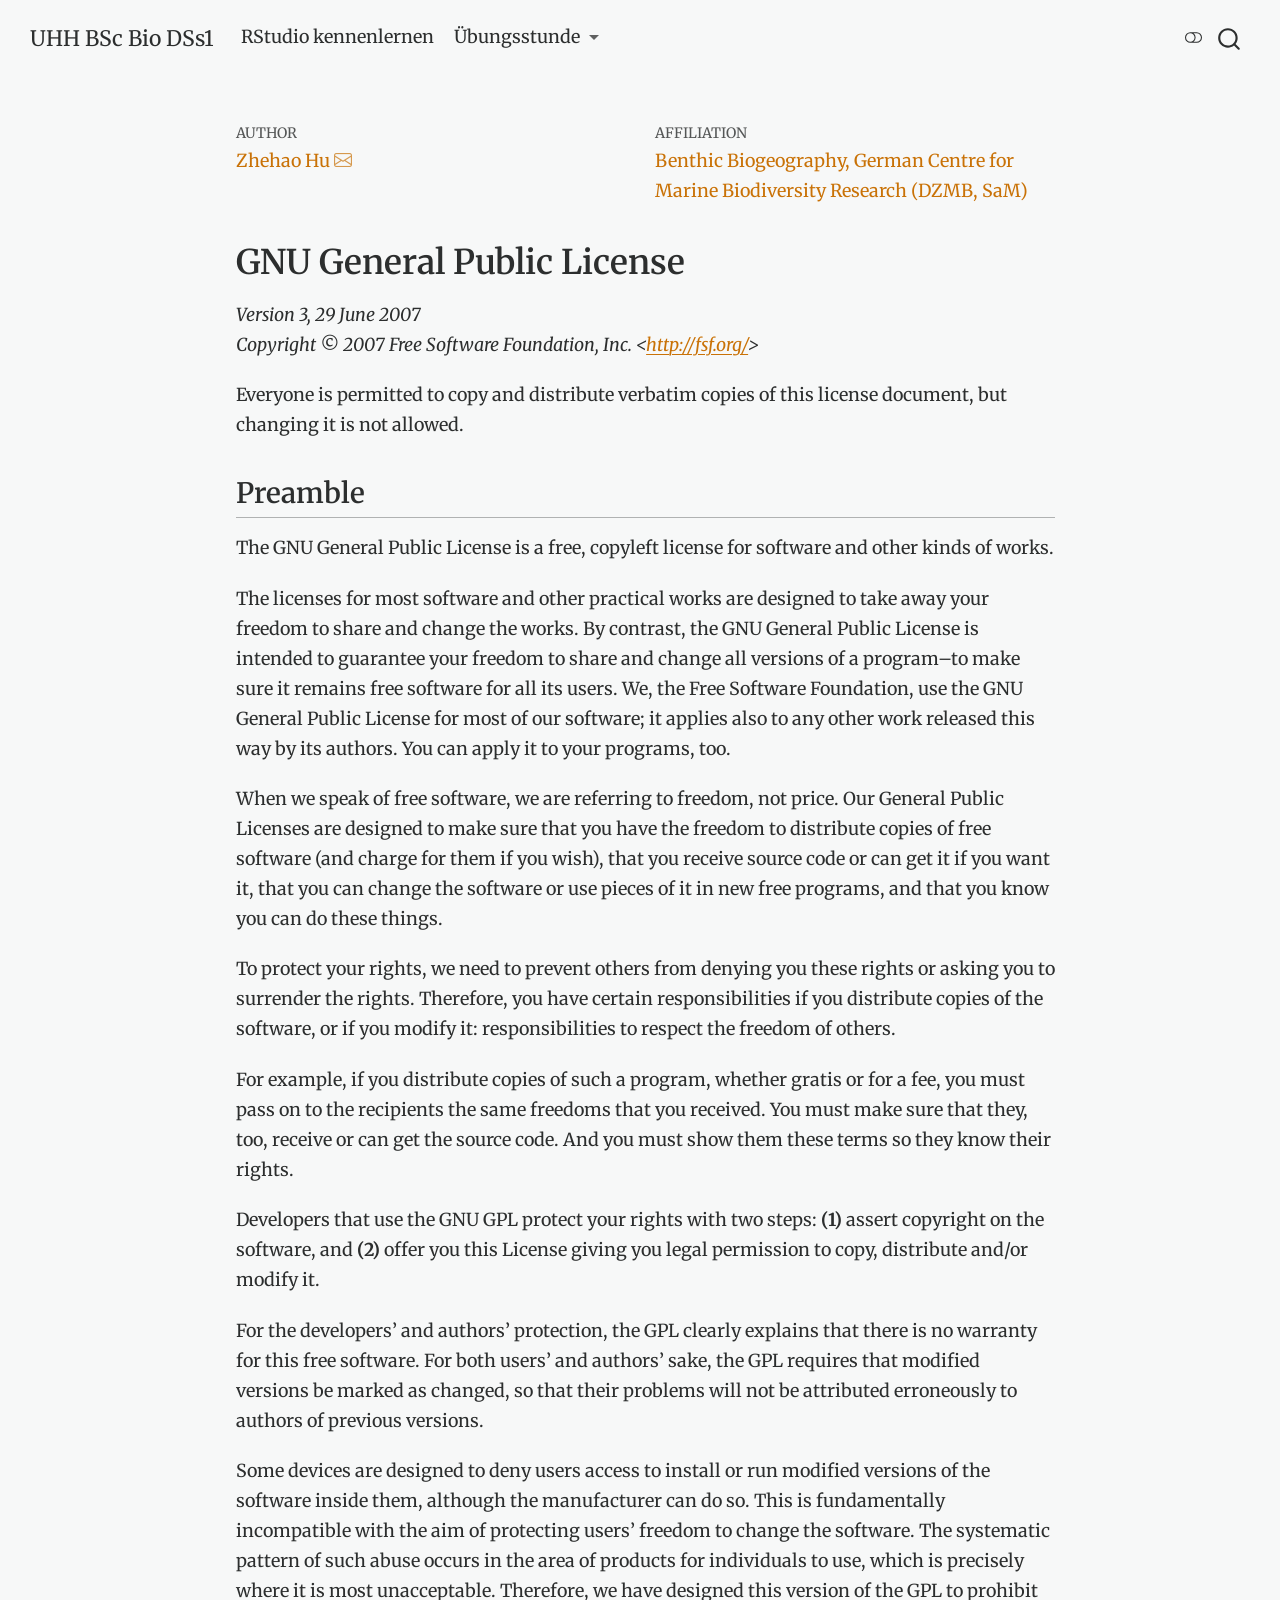
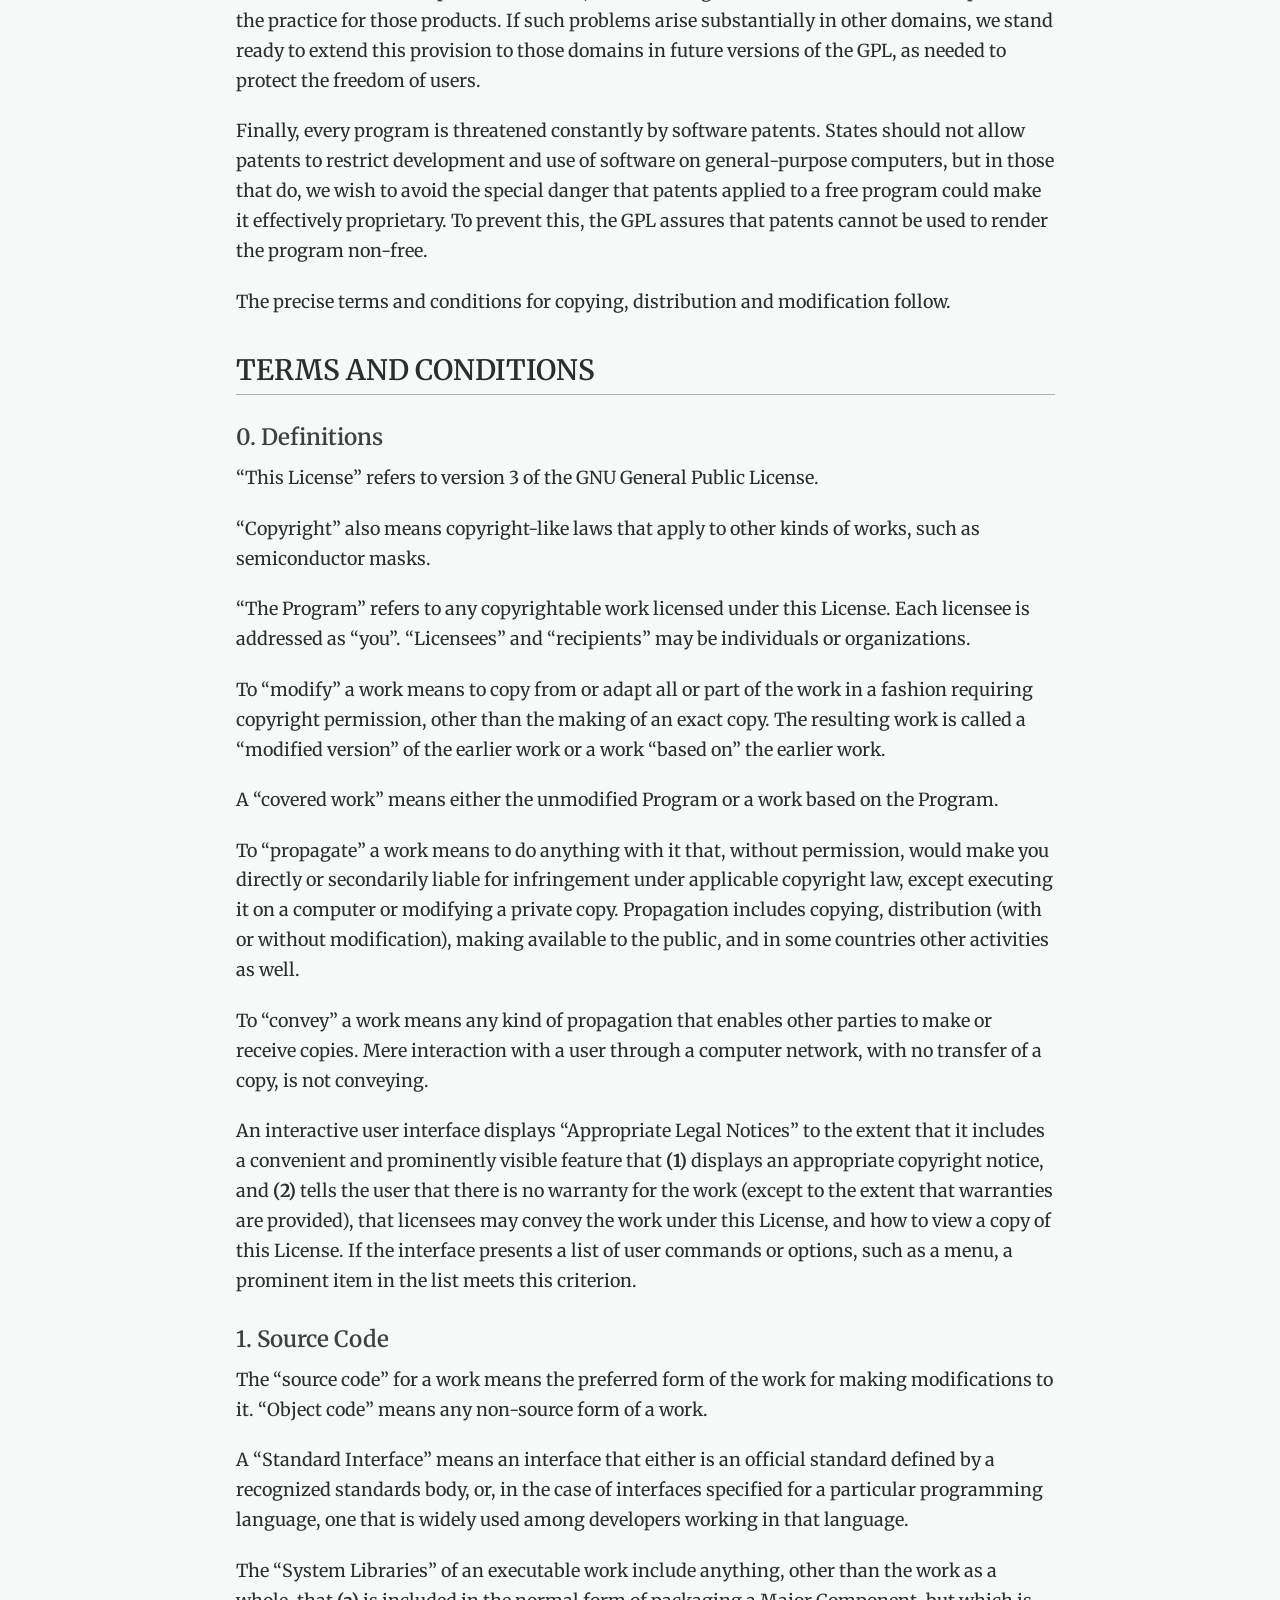
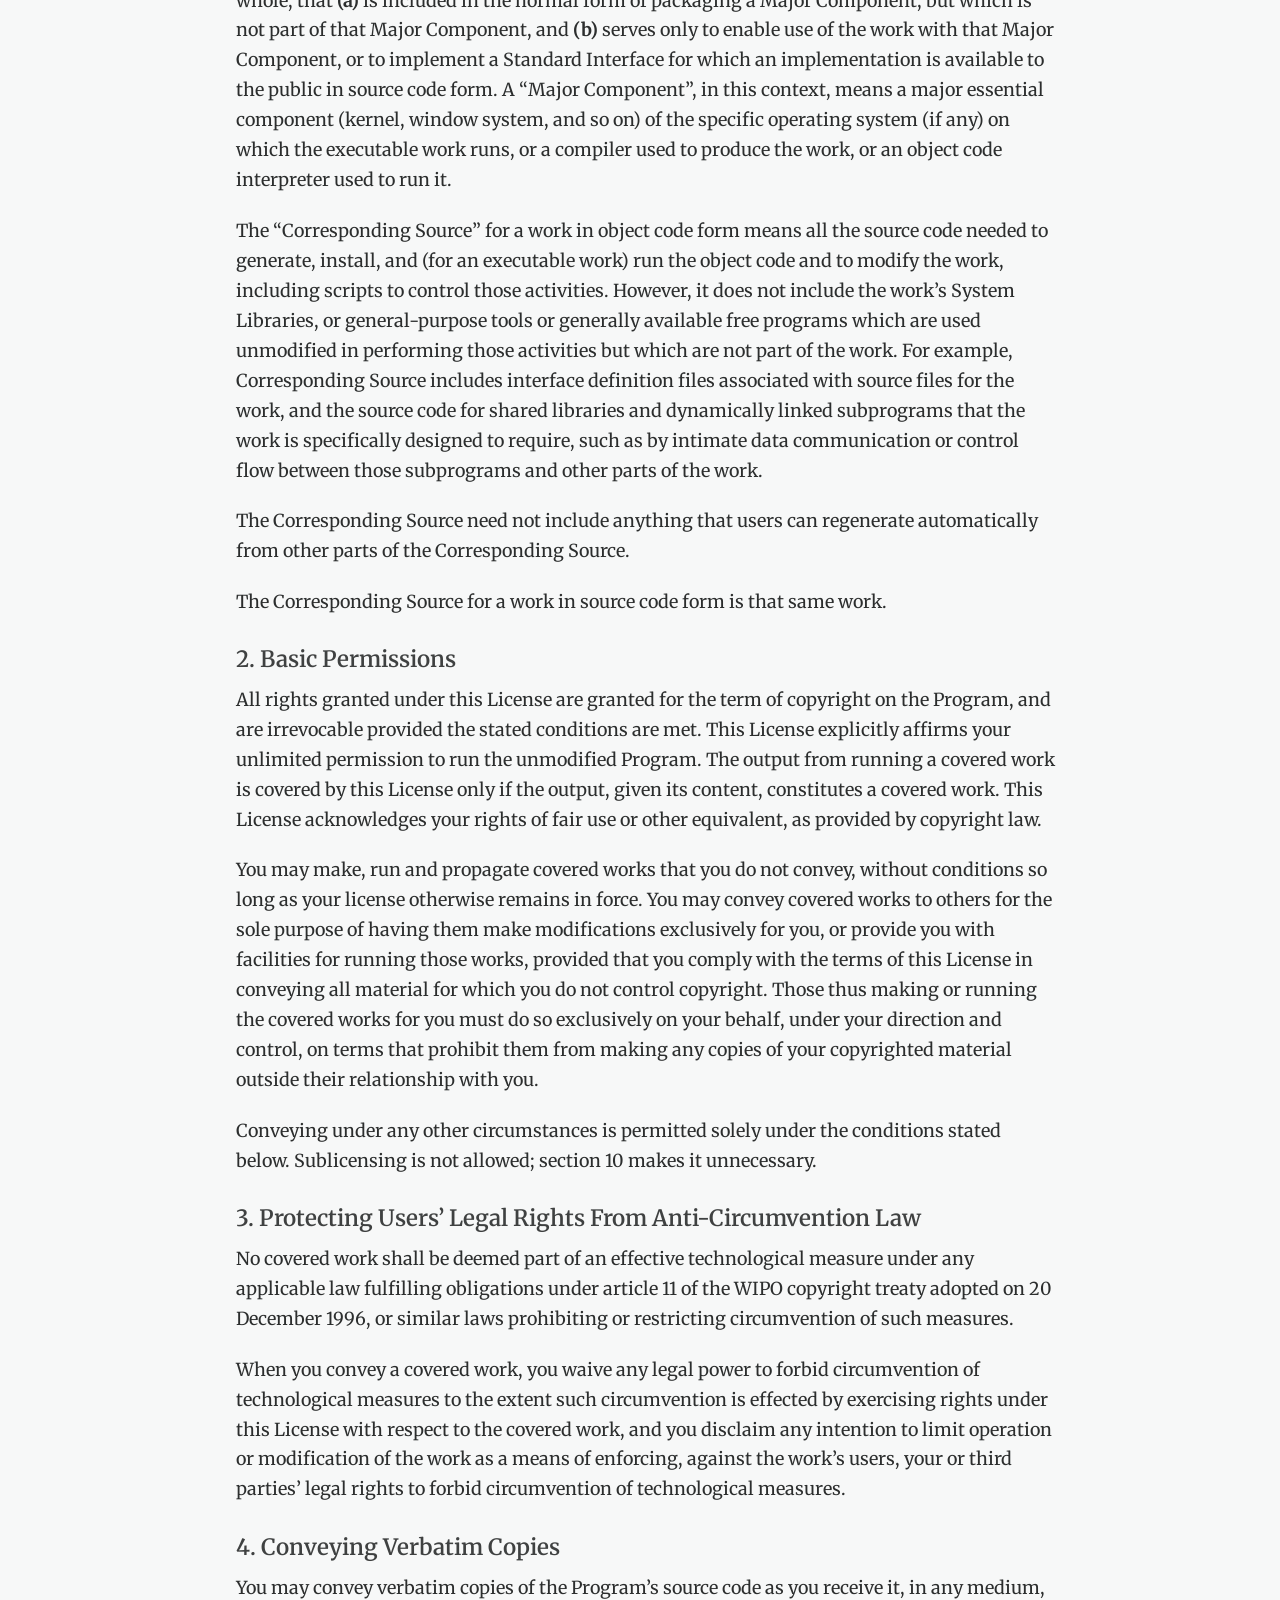
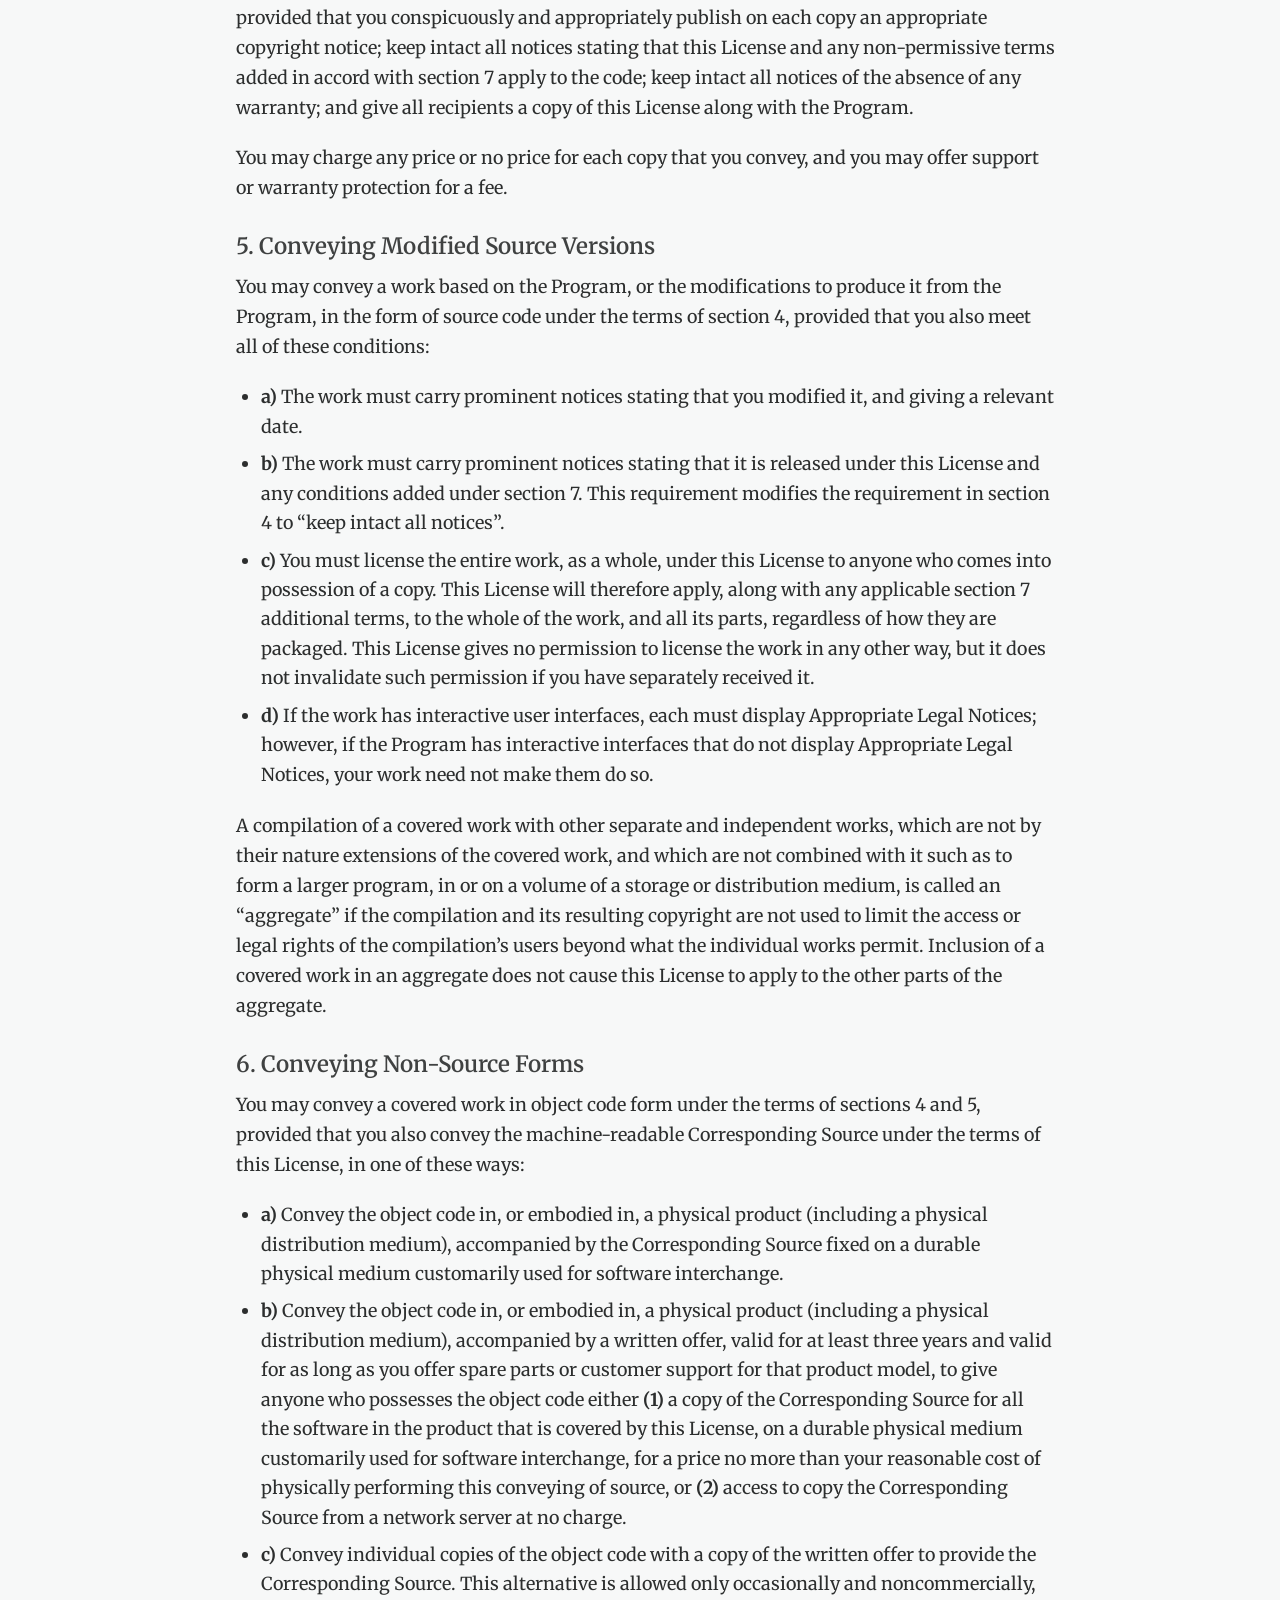
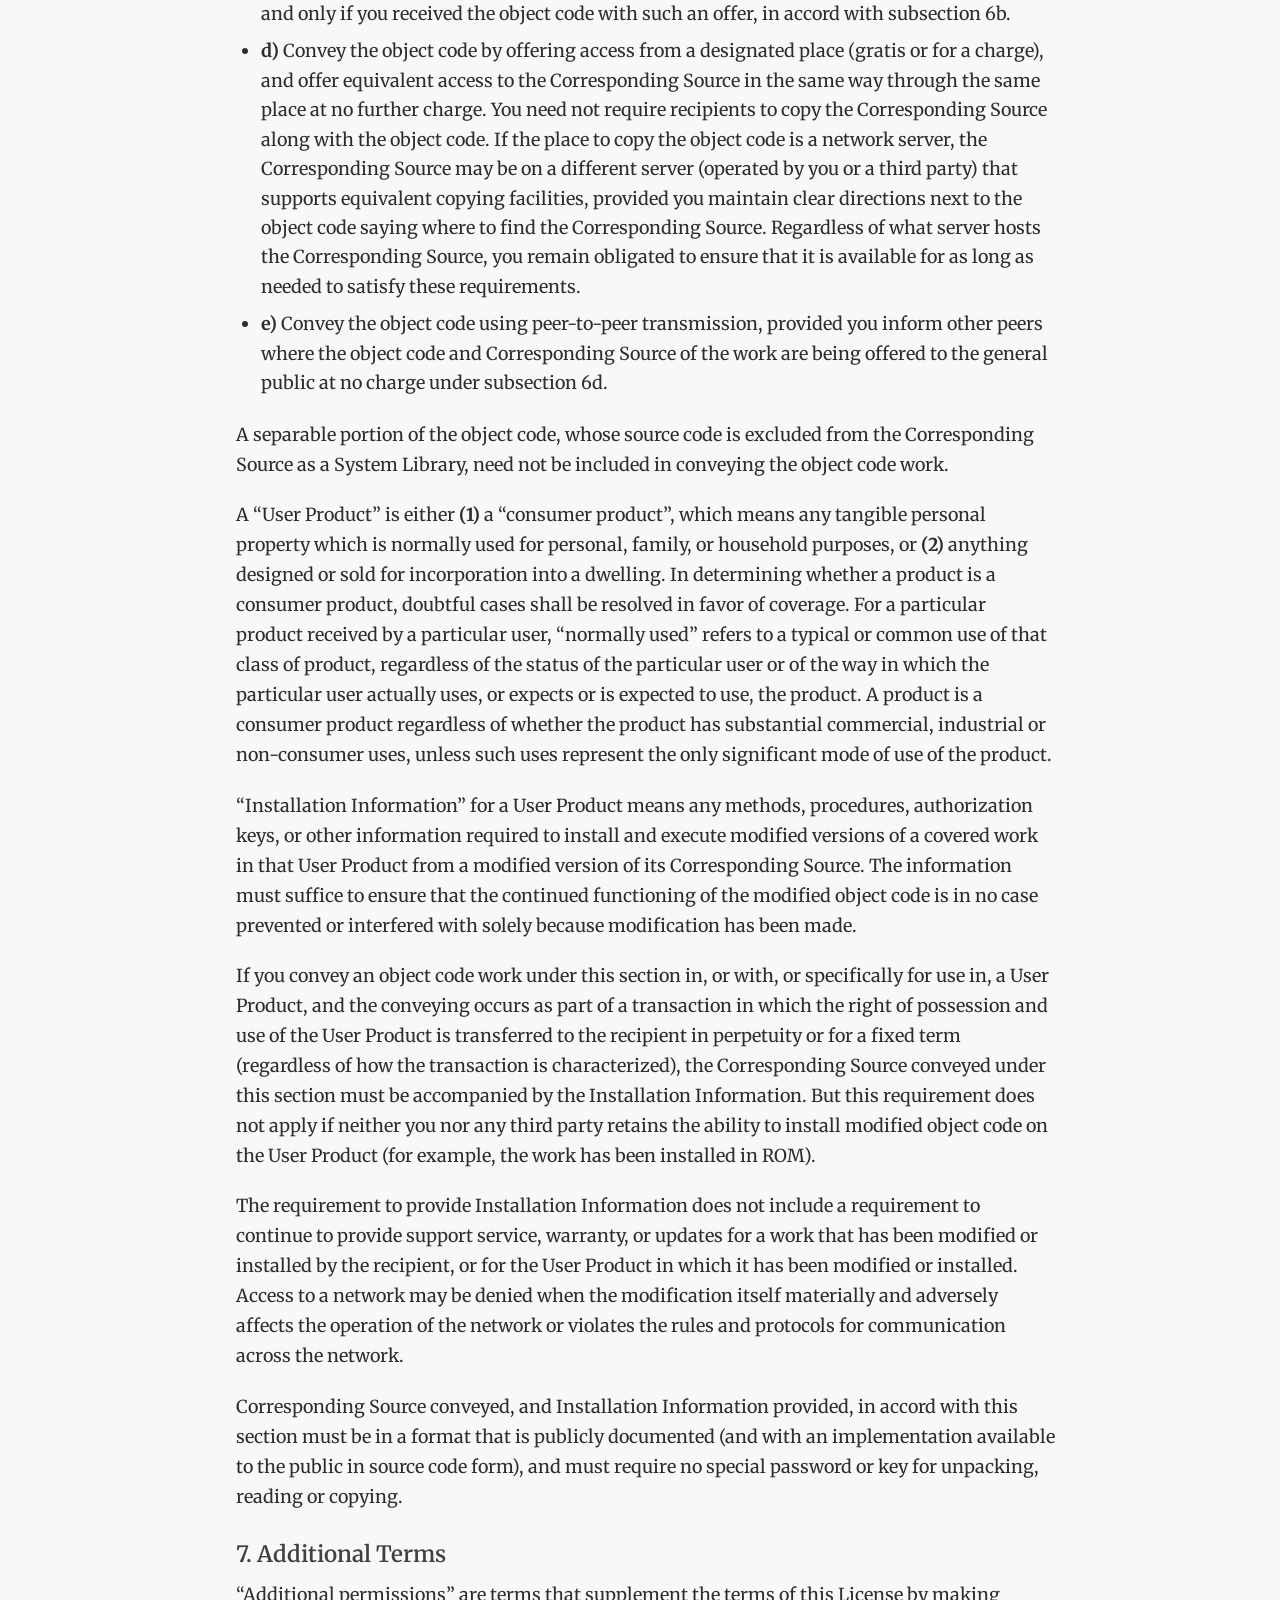
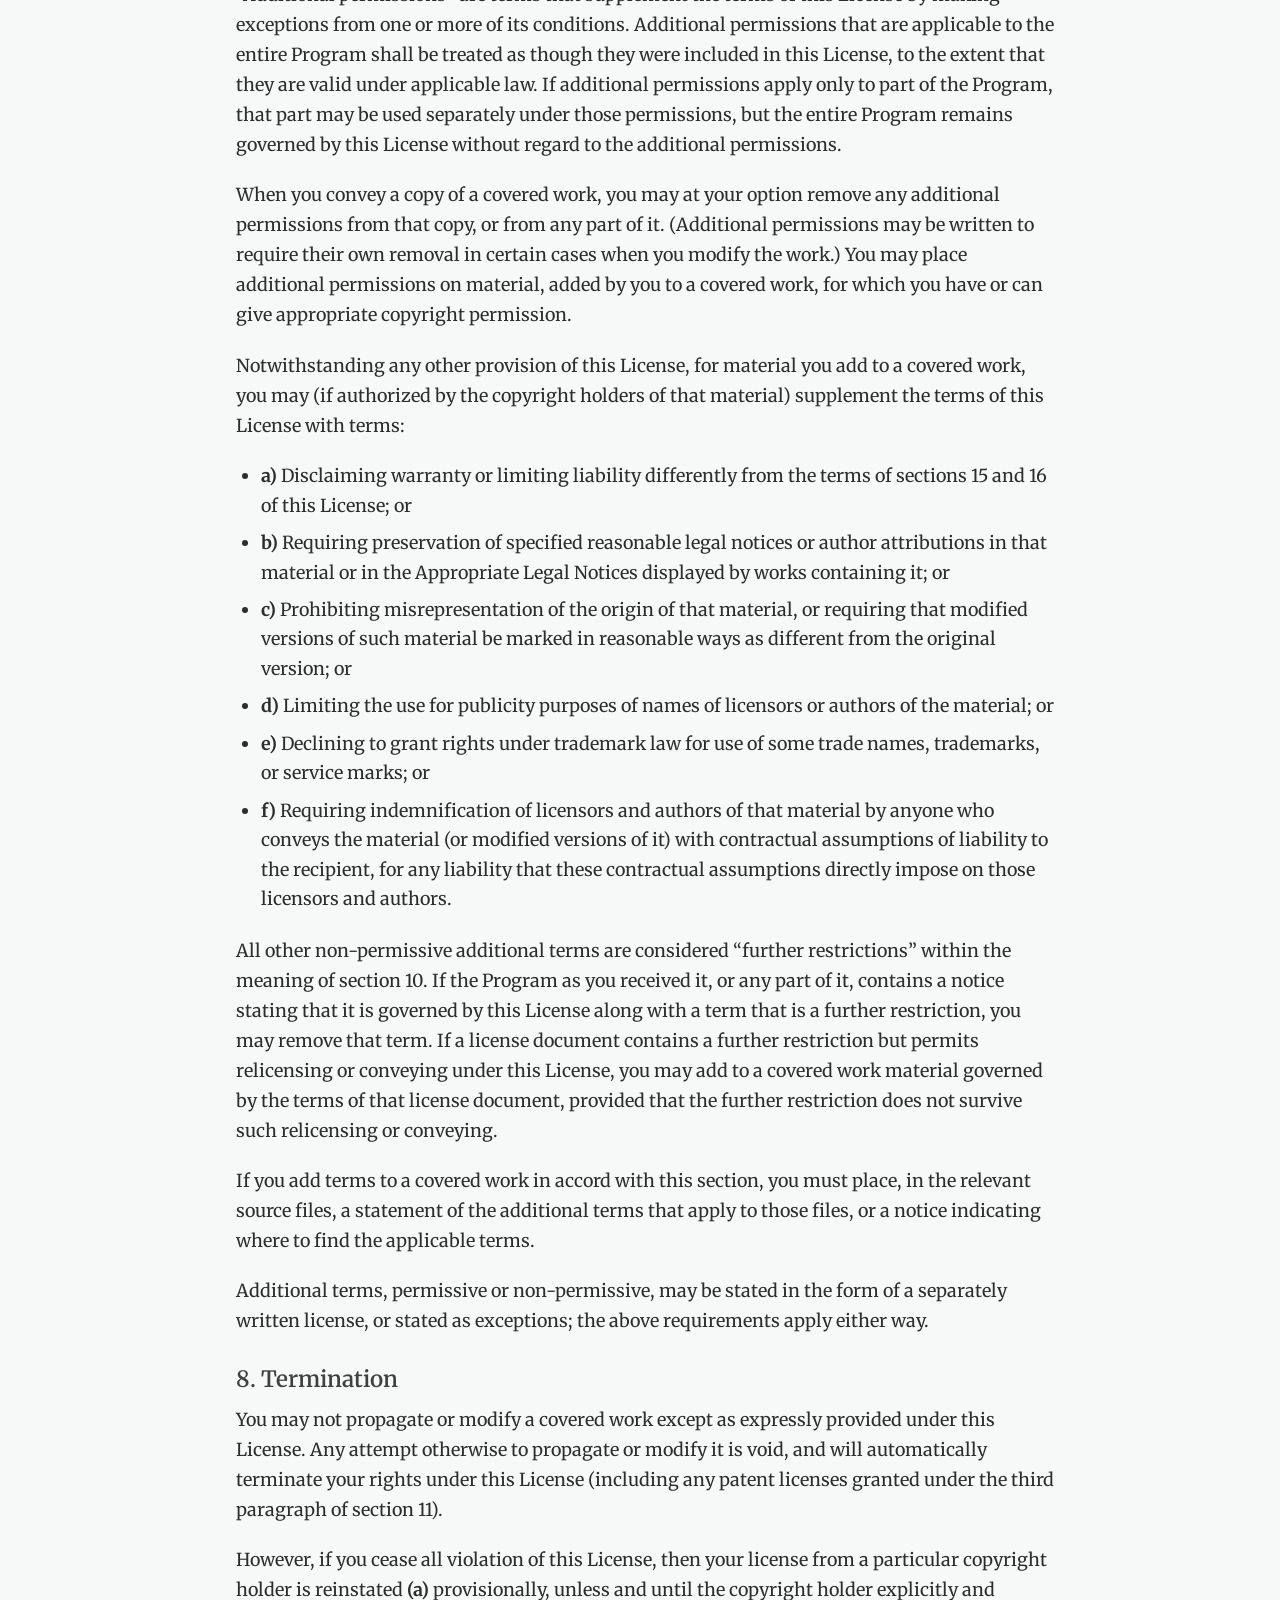
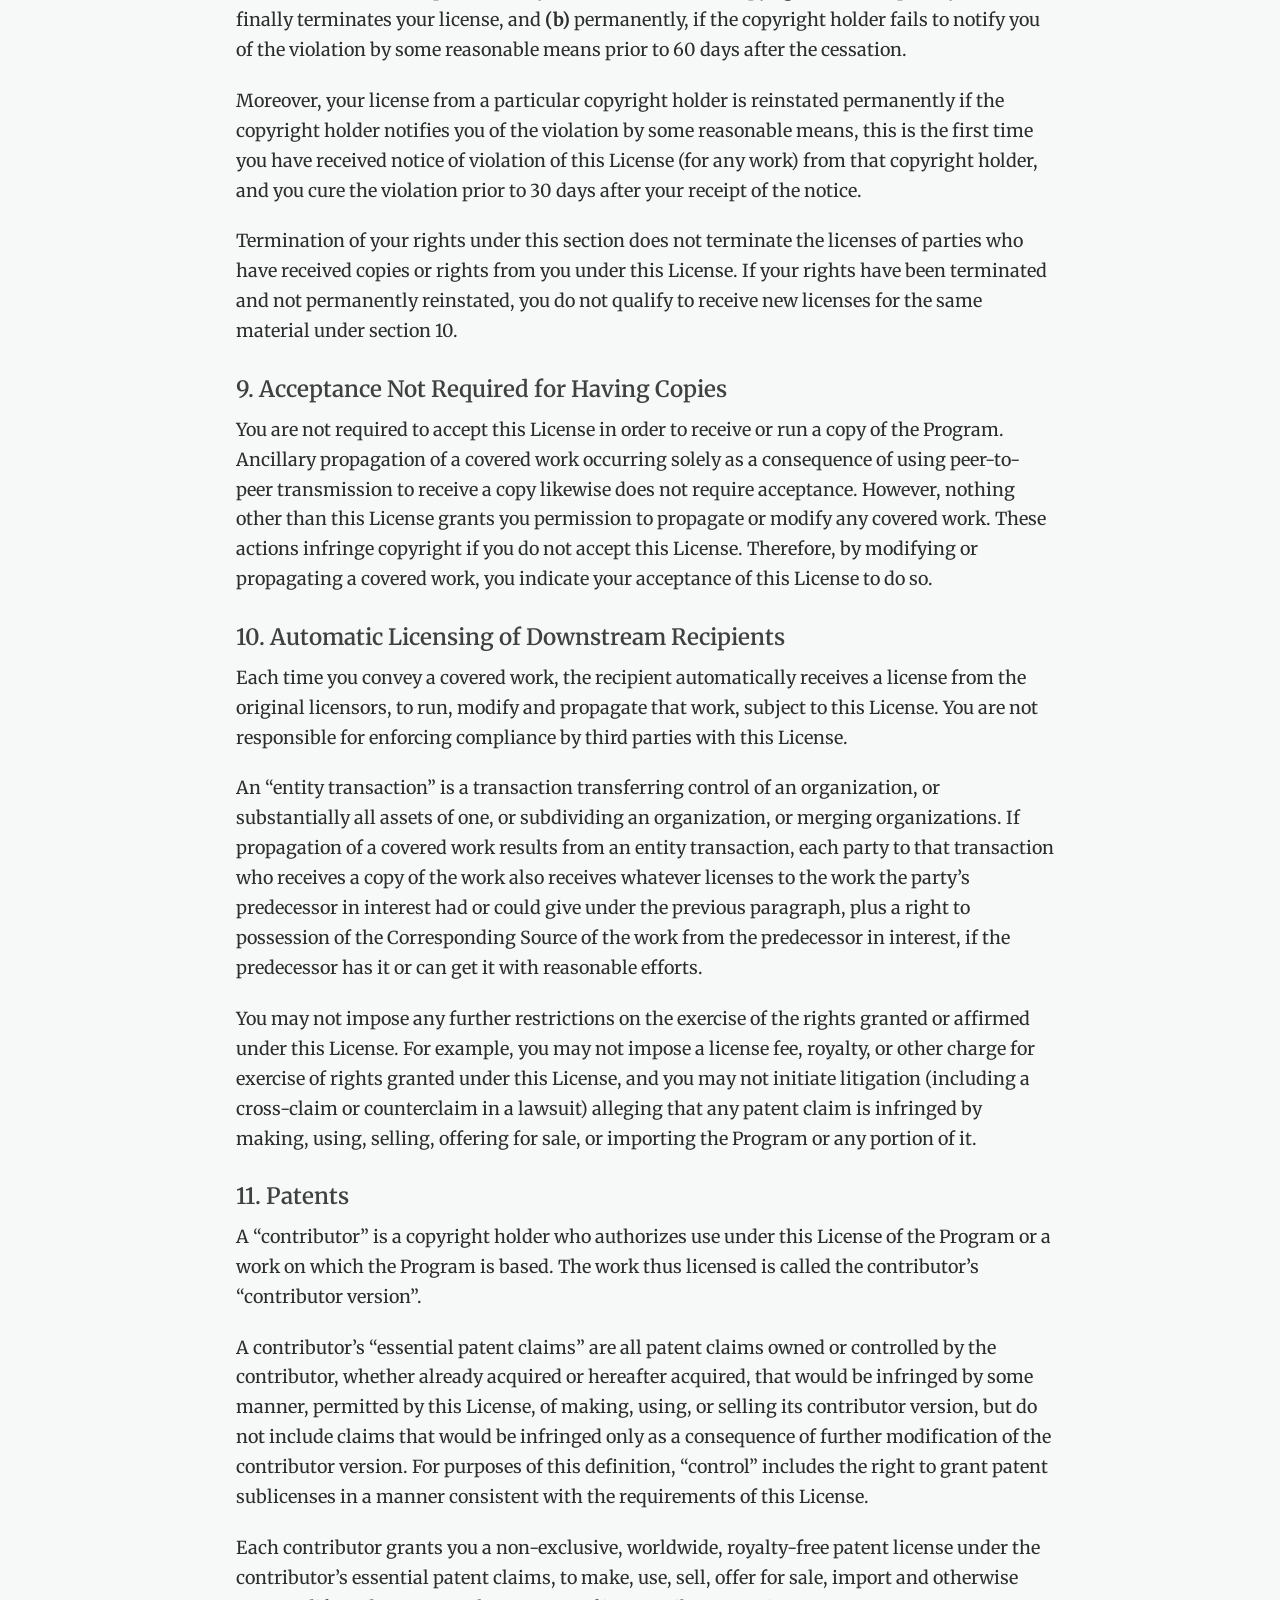
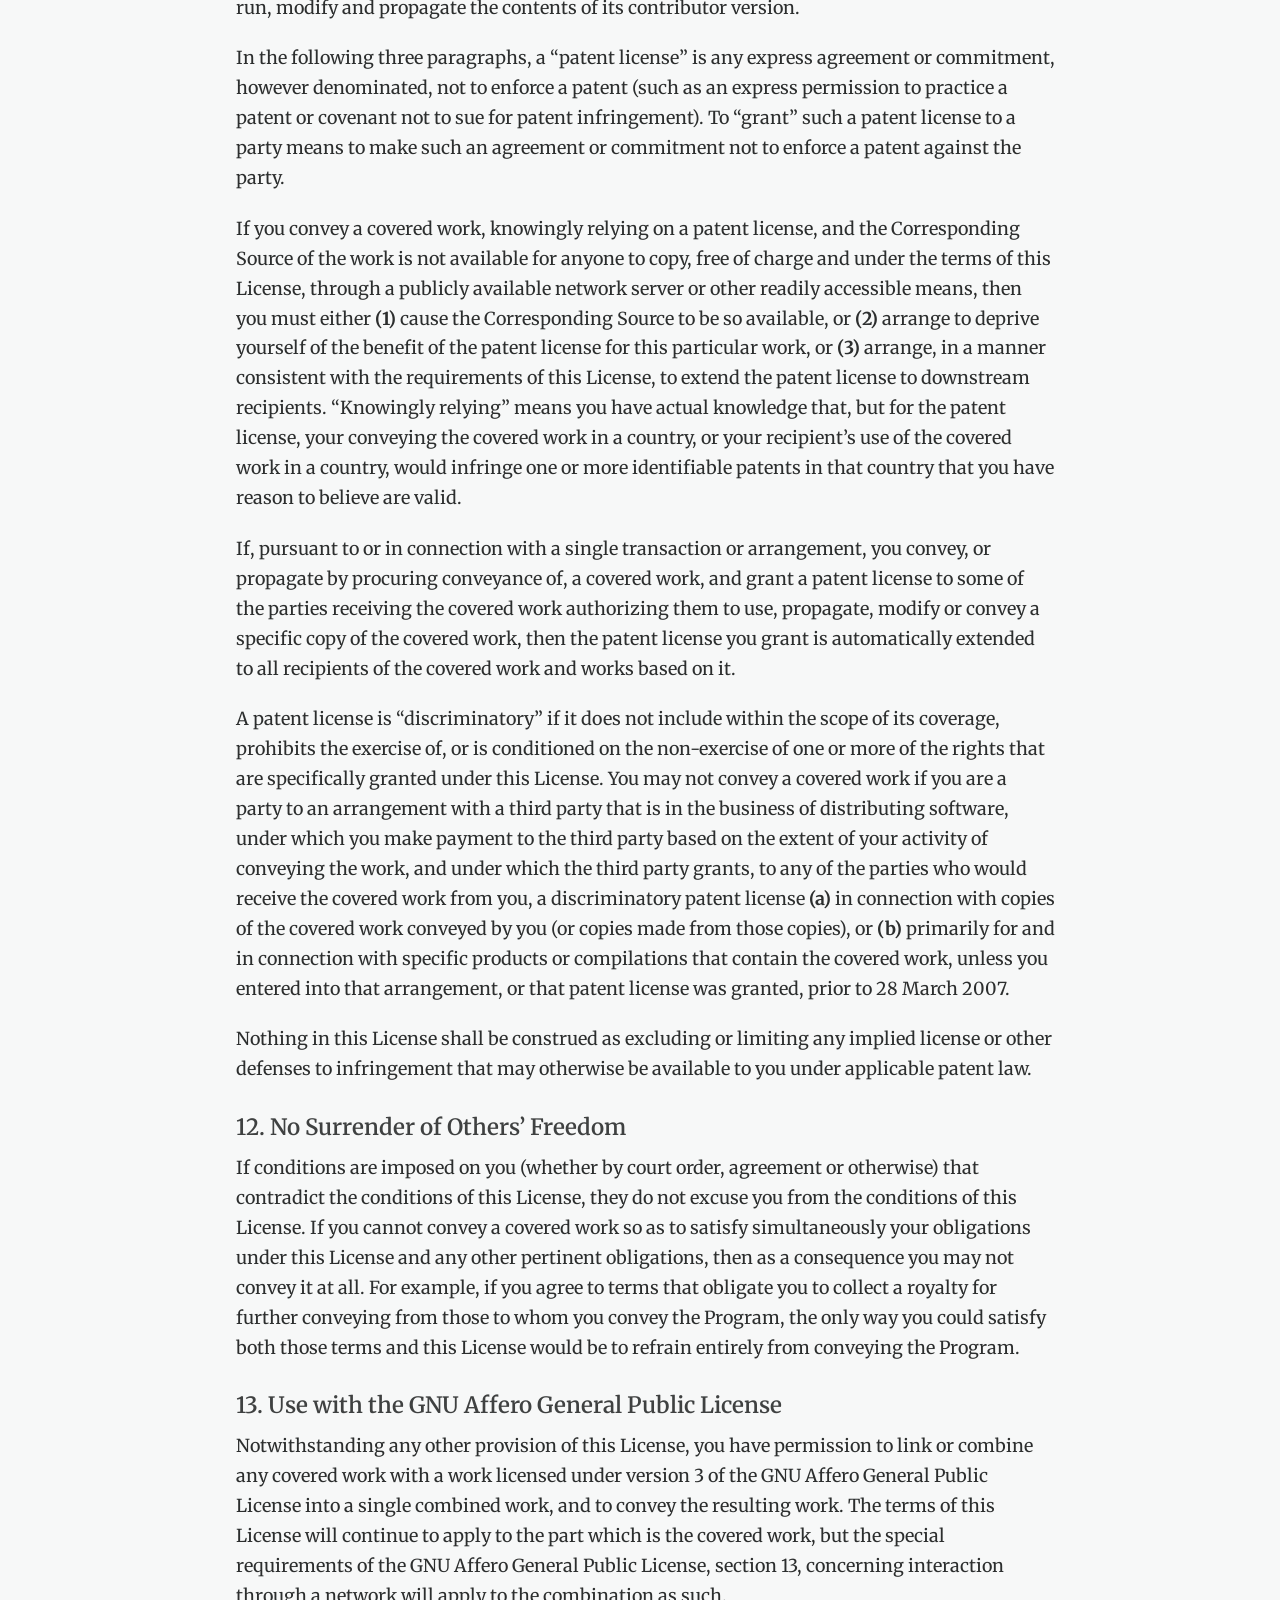
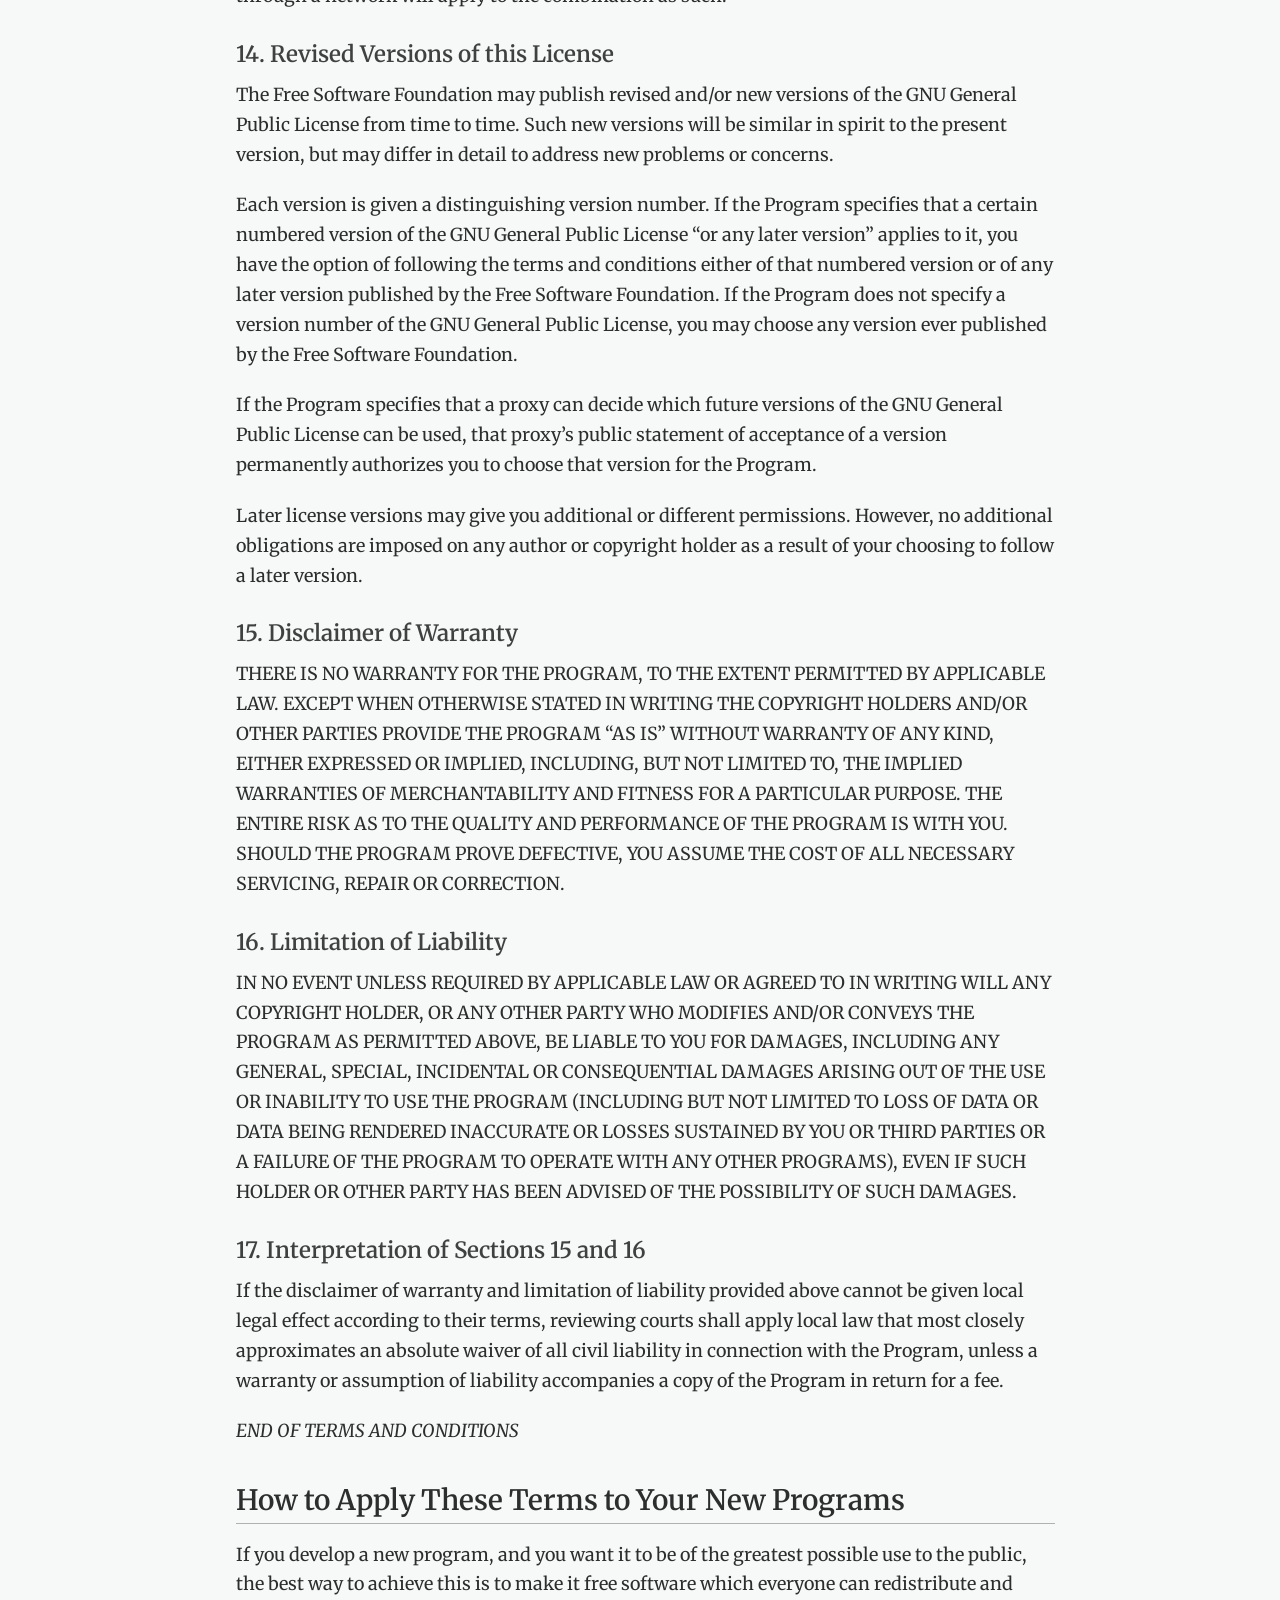
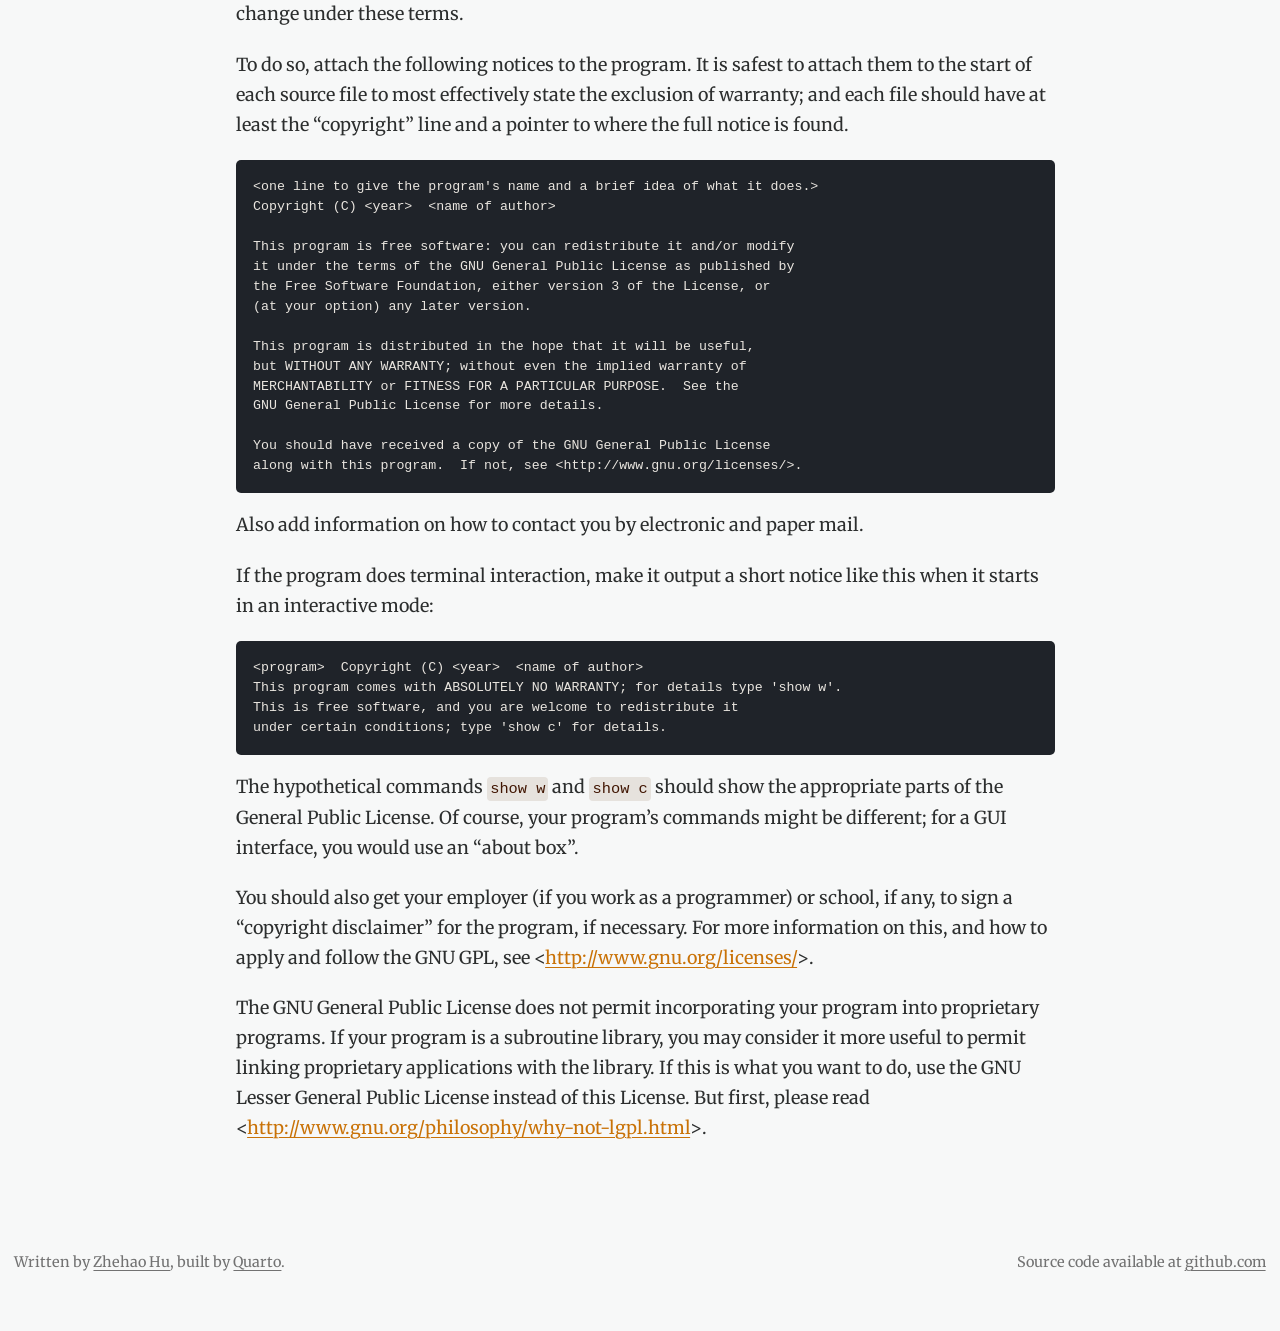
==== commit 9095d1ca: "Built site for gh-pages" ====
--- a/LICENSE.html
+++ b/LICENSE.html
@@ -36,10 +36,12 @@
 <script src="site_libs/quarto-html/tippy.umd.min.js"></script>
 <script src="site_libs/quarto-html/anchor.min.js"></script>
 <link href="site_libs/quarto-html/tippy.css" rel="stylesheet">
-<link href="site_libs/quarto-html/quarto-syntax-highlighting-e26003cea8cd680ca0c55a263523d882.css" rel="stylesheet" id="quarto-text-highlighting-styles">
+<link href="site_libs/quarto-html/quarto-syntax-highlighting-57a92833092fd6dc0d7710b6bdfff9c5.css" rel="stylesheet" class="quarto-color-scheme" id="quarto-text-highlighting-styles">
+<link href="site_libs/quarto-html/quarto-syntax-highlighting-dark-57a92833092fd6dc0d7710b6bdfff9c5.css" rel="prefetch" class="quarto-color-scheme quarto-color-alternate" id="quarto-text-highlighting-styles">
 <script src="site_libs/bootstrap/bootstrap.min.js"></script>
 <link href="site_libs/bootstrap/bootstrap-icons.css" rel="stylesheet">
-<link href="site_libs/bootstrap/bootstrap-57e6889ab408eee0b814a5497ecdfbc4.min.css" rel="stylesheet" append-hash="true" id="quarto-bootstrap" data-mode="light">
+<link href="site_libs/bootstrap/bootstrap-20823d80b2ab22e1dc76033123b6a0d7.min.css" rel="stylesheet" append-hash="true" class="quarto-color-scheme" id="quarto-bootstrap" data-mode="light">
+<link href="site_libs/bootstrap/bootstrap-dark-425e244238f7c1e4946425132c8e83f5.min.css" rel="prefetch" append-hash="true" class="quarto-color-scheme quarto-color-alternate" id="quarto-bootstrap" data-mode="dark">
 <script id="quarto-search-options" type="application/json">{
   "location": "navbar",
   "copy-button": false,
@@ -71,7 +73,7 @@
 
 </head>
 
-<body class="nav-fixed">
+<body class="nav-fixed fullcontent">
 
 <div id="quarto-search-results"></div>
   <header id="quarto-header" class="headroom fixed-top">
@@ -106,6 +108,7 @@
 </ul>
           </div> <!-- /navcollapse -->
             <div class="quarto-navbar-tools">
+  <a href="" class="quarto-color-scheme-toggle quarto-navigation-tool  px-1" onclick="window.quartoToggleColorScheme(); return false;" title="Toggle dark mode"><i class="bi"></i></a>
 </div>
       </div> <!-- /container-fluid -->
     </nav>
@@ -114,40 +117,7 @@
 <div id="quarto-content" class="quarto-container page-columns page-rows-contents page-layout-article page-navbar">
 <!-- sidebar -->
 <!-- margin-sidebar -->
-    <div id="quarto-margin-sidebar" class="sidebar margin-sidebar">
-        <nav id="TOC" role="doc-toc" class="toc-active">
-    <h2 id="toc-title">On this page</h2>
-   
-  <ul>
-  <li><a href="#gnu-general-public-license" id="toc-gnu-general-public-license" class="nav-link active" data-scroll-target="#gnu-general-public-license">GNU General Public License</a>
-  <ul class="collapse">
-  <li><a href="#preamble" id="toc-preamble" class="nav-link" data-scroll-target="#preamble">Preamble</a></li>
-  <li><a href="#terms-and-conditions" id="toc-terms-and-conditions" class="nav-link" data-scroll-target="#terms-and-conditions">TERMS AND CONDITIONS</a>
-  <ul class="collapse">
-  <li><a href="#definitions" id="toc-definitions" class="nav-link" data-scroll-target="#definitions">0. Definitions</a></li>
-  <li><a href="#source-code" id="toc-source-code" class="nav-link" data-scroll-target="#source-code">1. Source Code</a></li>
-  <li><a href="#basic-permissions" id="toc-basic-permissions" class="nav-link" data-scroll-target="#basic-permissions">2. Basic Permissions</a></li>
-  <li><a href="#protecting-users-legal-rights-from-anti-circumvention-law" id="toc-protecting-users-legal-rights-from-anti-circumvention-law" class="nav-link" data-scroll-target="#protecting-users-legal-rights-from-anti-circumvention-law">3. Protecting Users’ Legal Rights From Anti-Circumvention Law</a></li>
-  <li><a href="#conveying-verbatim-copies" id="toc-conveying-verbatim-copies" class="nav-link" data-scroll-target="#conveying-verbatim-copies">4. Conveying Verbatim Copies</a></li>
-  <li><a href="#conveying-modified-source-versions" id="toc-conveying-modified-source-versions" class="nav-link" data-scroll-target="#conveying-modified-source-versions">5. Conveying Modified Source Versions</a></li>
-  <li><a href="#conveying-non-source-forms" id="toc-conveying-non-source-forms" class="nav-link" data-scroll-target="#conveying-non-source-forms">6. Conveying Non-Source Forms</a></li>
-  <li><a href="#additional-terms" id="toc-additional-terms" class="nav-link" data-scroll-target="#additional-terms">7. Additional Terms</a></li>
-  <li><a href="#termination" id="toc-termination" class="nav-link" data-scroll-target="#termination">8. Termination</a></li>
-  <li><a href="#acceptance-not-required-for-having-copies" id="toc-acceptance-not-required-for-having-copies" class="nav-link" data-scroll-target="#acceptance-not-required-for-having-copies">9. Acceptance Not Required for Having Copies</a></li>
-  <li><a href="#automatic-licensing-of-downstream-recipients" id="toc-automatic-licensing-of-downstream-recipients" class="nav-link" data-scroll-target="#automatic-licensing-of-downstream-recipients">10. Automatic Licensing of Downstream Recipients</a></li>
-  <li><a href="#patents" id="toc-patents" class="nav-link" data-scroll-target="#patents">11. Patents</a></li>
-  <li><a href="#no-surrender-of-others-freedom" id="toc-no-surrender-of-others-freedom" class="nav-link" data-scroll-target="#no-surrender-of-others-freedom">12. No Surrender of Others’ Freedom</a></li>
-  <li><a href="#use-with-the-gnu-affero-general-public-license" id="toc-use-with-the-gnu-affero-general-public-license" class="nav-link" data-scroll-target="#use-with-the-gnu-affero-general-public-license">13. Use with the GNU Affero General Public License</a></li>
-  <li><a href="#revised-versions-of-this-license" id="toc-revised-versions-of-this-license" class="nav-link" data-scroll-target="#revised-versions-of-this-license">14. Revised Versions of this License</a></li>
-  <li><a href="#disclaimer-of-warranty" id="toc-disclaimer-of-warranty" class="nav-link" data-scroll-target="#disclaimer-of-warranty">15. Disclaimer of Warranty</a></li>
-  <li><a href="#limitation-of-liability" id="toc-limitation-of-liability" class="nav-link" data-scroll-target="#limitation-of-liability">16. Limitation of Liability</a></li>
-  <li><a href="#interpretation-of-sections-15-and-16" id="toc-interpretation-of-sections-15-and-16" class="nav-link" data-scroll-target="#interpretation-of-sections-15-and-16">17. Interpretation of Sections 15 and 16</a></li>
-  </ul></li>
-  <li><a href="#how-to-apply-these-terms-to-your-new-programs" id="toc-how-to-apply-these-terms-to-your-new-programs" class="nav-link" data-scroll-target="#how-to-apply-these-terms-to-your-new-programs">How to Apply These Terms to Your New Programs</a></li>
-  </ul></li>
-  </ul>
-</nav>
-    </div>
+    
 <!-- main -->
 <main class="content" id="quarto-document-content">
 
@@ -396,6 +366,150 @@
     }
   }
   toggleBodyColorPrimary();  
+  const disableStylesheet = (stylesheets) => {
+    for (let i=0; i < stylesheets.length; i++) {
+      const stylesheet = stylesheets[i];
+      stylesheet.rel = 'prefetch';
+    }
+  }
+  const enableStylesheet = (stylesheets) => {
+    for (let i=0; i < stylesheets.length; i++) {
+      const stylesheet = stylesheets[i];
+      stylesheet.rel = 'stylesheet';
+    }
+  }
+  const manageTransitions = (selector, allowTransitions) => {
+    const els = window.document.querySelectorAll(selector);
+    for (let i=0; i < els.length; i++) {
+      const el = els[i];
+      if (allowTransitions) {
+        el.classList.remove('notransition');
+      } else {
+        el.classList.add('notransition');
+      }
+    }
+  }
+  const toggleGiscusIfUsed = (isAlternate, darkModeDefault) => {
+    const baseTheme = document.querySelector('#giscus-base-theme')?.value ?? 'light';
+    const alternateTheme = document.querySelector('#giscus-alt-theme')?.value ?? 'dark';
+    let newTheme = '';
+    if(darkModeDefault) {
+      newTheme = isAlternate ? baseTheme : alternateTheme;
+    } else {
+      newTheme = isAlternate ? alternateTheme : baseTheme;
+    }
+    const changeGiscusTheme = () => {
+      // From: https://github.com/giscus/giscus/issues/336
+      const sendMessage = (message) => {
+        const iframe = document.querySelector('iframe.giscus-frame');
+        if (!iframe) return;
+        iframe.contentWindow.postMessage({ giscus: message }, 'https://giscus.app');
+      }
+      sendMessage({
+        setConfig: {
+          theme: newTheme
+        }
+      });
+    }
+    const isGiscussLoaded = window.document.querySelector('iframe.giscus-frame') !== null;
+    if (isGiscussLoaded) {
+      changeGiscusTheme();
+    }
+  }
+  const toggleColorMode = (alternate) => {
+    // Switch the stylesheets
+    const alternateStylesheets = window.document.querySelectorAll('link.quarto-color-scheme.quarto-color-alternate');
+    manageTransitions('#quarto-margin-sidebar .nav-link', false);
+    if (alternate) {
+      enableStylesheet(alternateStylesheets);
+      for (const sheetNode of alternateStylesheets) {
+        if (sheetNode.id === "quarto-bootstrap") {
+          toggleBodyColorMode(sheetNode);
+        }
+      }
+    } else {
+      disableStylesheet(alternateStylesheets);
+      toggleBodyColorPrimary();
+    }
+    manageTransitions('#quarto-margin-sidebar .nav-link', true);
+    // Switch the toggles
+    const toggles = window.document.querySelectorAll('.quarto-color-scheme-toggle');
+    for (let i=0; i < toggles.length; i++) {
+      const toggle = toggles[i];
+      if (toggle) {
+        if (alternate) {
+          toggle.classList.add("alternate");     
+        } else {
+          toggle.classList.remove("alternate");
+        }
+      }
+    }
+    // Hack to workaround the fact that safari doesn't
+    // properly recolor the scrollbar when toggling (#1455)
+    if (navigator.userAgent.indexOf('Safari') > 0 && navigator.userAgent.indexOf('Chrome') == -1) {
+      manageTransitions("body", false);
+      window.scrollTo(0, 1);
+      setTimeout(() => {
+        window.scrollTo(0, 0);
+        manageTransitions("body", true);
+      }, 40);  
+    }
+  }
+  const isFileUrl = () => { 
+    return window.location.protocol === 'file:';
+  }
+  const hasAlternateSentinel = () => {  
+    let styleSentinel = getColorSchemeSentinel();
+    if (styleSentinel !== null) {
+      return styleSentinel === "alternate";
+    } else {
+      return false;
+    }
+  }
+  const setStyleSentinel = (alternate) => {
+    const value = alternate ? "alternate" : "default";
+    if (!isFileUrl()) {
+      window.localStorage.setItem("quarto-color-scheme", value);
+    } else {
+      localAlternateSentinel = value;
+    }
+  }
+  const getColorSchemeSentinel = () => {
+    if (!isFileUrl()) {
+      const storageValue = window.localStorage.getItem("quarto-color-scheme");
+      return storageValue != null ? storageValue : localAlternateSentinel;
+    } else {
+      return localAlternateSentinel;
+    }
+  }
+  const darkModeDefault = false;
+  let localAlternateSentinel = darkModeDefault ? 'alternate' : 'default';
+  // Dark / light mode switch
+  window.quartoToggleColorScheme = () => {
+    // Read the current dark / light value 
+    let toAlternate = !hasAlternateSentinel();
+    toggleColorMode(toAlternate);
+    setStyleSentinel(toAlternate);
+    toggleGiscusIfUsed(toAlternate, darkModeDefault);
+  };
+  // Ensure there is a toggle, if there isn't float one in the top right
+  if (window.document.querySelector('.quarto-color-scheme-toggle') === null) {
+    const a = window.document.createElement('a');
+    a.classList.add('top-right');
+    a.classList.add('quarto-color-scheme-toggle');
+    a.href = "";
+    a.onclick = function() { try { window.quartoToggleColorScheme(); } catch {} return false; };
+    const i = window.document.createElement("i");
+    i.classList.add('bi');
+    a.appendChild(i);
+    window.document.body.appendChild(a);
+  }
+  // Switch to dark mode if need be
+  if (hasAlternateSentinel()) {
+    toggleColorMode(true);
+  } else {
+    toggleColorMode(false);
+  }
   const icon = "";
   const anchorJS = new window.AnchorJS();
   anchorJS.options = {
@@ -466,7 +580,7 @@
   }
     var localhostRegex = new RegExp(/^(?:http|https):\/\/localhost\:?[0-9]*\//);
     var mailtoRegex = new RegExp(/^mailto:/);
-      var filterRegex = new RegExp('/' + window.location.host + '/');
+      var filterRegex = new RegExp("https:\/\/zzzhehao\.github\.io\/UHH_Bio_DS1\/");
     var isInternal = (href) => {
         return filterRegex.test(href) || localhostRegex.test(href) || mailtoRegex.test(href);
     }
--- a/site_libs/quarto-html/quarto-syntax-highlighting-57a92833092fd6dc0d7710b6bdfff9c5.css
+++ b/site_libs/quarto-html/quarto-syntax-highlighting-57a92833092fd6dc0d7710b6bdfff9c5.css
@@ -0,0 +1,183 @@
+/* quarto syntax highlight colors */
+:root {
+  --quarto-hl-al-color: #95da4c;
+  --quarto-hl-an-color: #98c379;
+  --quarto-hl-at-color: #c678dd;
+  --quarto-hl-bn-color: #d19a66;
+  --quarto-hl-bu-color: #c678dd;
+  --quarto-hl-ch-color: #98c379;
+  --quarto-hl-co-color: #5c6370;
+  --quarto-hl-cv-color: #e06c75;
+  --quarto-hl-cn-color: #d19a66;
+  --quarto-hl-cf-color: #c678dd;
+  --quarto-hl-dt-color: #c678dd;
+  --quarto-hl-dv-color: #d19a66;
+  --quarto-hl-do-color: #a43340;
+  --quarto-hl-er-color: #f44747;
+  --quarto-hl-ex-color: #61afef;
+  --quarto-hl-fl-color: #d19a66;
+  --quarto-hl-fu-color: #61afef;
+  --quarto-hl-im-color: #98c379;
+  --quarto-hl-in-color: #c45b00;
+  --quarto-hl-kw-color: #c678dd;
+  --quarto-hl-op-color: #c678dd;
+  --quarto-hl-pp-color: #c678dd;
+  --quarto-hl-re-color: #2980b9;
+  --quarto-hl-sc-color: #56b6c2;
+  --quarto-hl-ss-color: #da4453;
+  --quarto-hl-st-color: #98c379;
+  --quarto-hl-va-color: #e06c75;
+  --quarto-hl-vs-color: #da4453;
+  --quarto-hl-wa-color: #da4453;
+}
+
+/* other quarto variables */
+:root {
+  --quarto-font-monospace: SFMono-Regular, Menlo, Monaco, Consolas, "Liberation Mono", "Courier New", monospace;
+}
+
+code span.al {
+  background-color: #4d1f24;
+  font-weight: bold;
+  color: #95da4c;
+}
+
+code span.an {
+  color: #98c379;
+}
+
+code span.at {
+  color: #c678dd;
+}
+
+code span.bn {
+  color: #d19a66;
+}
+
+code span.bu {
+  color: #c678dd;
+}
+
+code span.ch {
+  color: #98c379;
+}
+
+code span.co {
+  font-style: italic;
+  color: #5c6370;
+}
+
+code span.cv {
+  font-style: italic;
+  color: #e06c75;
+}
+
+code span.cn {
+  color: #d19a66;
+}
+
+code span.cf {
+  color: #c678dd;
+}
+
+code span.dt {
+  color: #c678dd;
+}
+
+code span.dv {
+  color: #d19a66;
+}
+
+code span.do {
+  color: #a43340;
+}
+
+code span.er {
+  color: #f44747;
+  text-decoration: underline;
+}
+
+code span.ex {
+  font-weight: bold;
+  color: #61afef;
+}
+
+code span.fl {
+  color: #d19a66;
+}
+
+code span.fu {
+  color: #61afef;
+}
+
+code span.im {
+  color: #98c379;
+}
+
+code span.in {
+  color: #c45b00;
+}
+
+code span.kw {
+  color: #c678dd;
+}
+
+pre > code.sourceCode > span {
+  color: #abb2bf;
+}
+
+code span {
+  color: #abb2bf;
+}
+
+code.sourceCode > span {
+  color: #abb2bf;
+}
+
+div.sourceCode,
+div.sourceCode pre.sourceCode {
+  color: #abb2bf;
+}
+
+code span.op {
+  color: #c678dd;
+}
+
+code span.pp {
+  color: #c678dd;
+}
+
+code span.re {
+  background-color: #153042;
+  color: #2980b9;
+}
+
+code span.sc {
+  color: #56b6c2;
+}
+
+code span.ss {
+  color: #da4453;
+}
+
+code span.st {
+  color: #98c379;
+}
+
+code span.va {
+  color: #e06c75;
+}
+
+code span.vs {
+  color: #da4453;
+}
+
+code span.wa {
+  color: #da4453;
+}
+
+.prevent-inlining {
+  content: "</";
+}
+
+/*# sourceMappingURL=b74044da458cff5e02bd73acb00fbc5d.css.map */
--- a/site_libs/quarto-html/quarto-syntax-highlighting-dark-57a92833092fd6dc0d7710b6bdfff9c5.css
+++ b/site_libs/quarto-html/quarto-syntax-highlighting-dark-57a92833092fd6dc0d7710b6bdfff9c5.css
@@ -0,0 +1,183 @@
+/* quarto syntax highlight colors */
+:root {
+  --quarto-hl-al-color: #95da4c;
+  --quarto-hl-an-color: #98c379;
+  --quarto-hl-at-color: #c678dd;
+  --quarto-hl-bn-color: #d19a66;
+  --quarto-hl-bu-color: #c678dd;
+  --quarto-hl-ch-color: #98c379;
+  --quarto-hl-co-color: #5c6370;
+  --quarto-hl-cv-color: #e06c75;
+  --quarto-hl-cn-color: #d19a66;
+  --quarto-hl-cf-color: #c678dd;
+  --quarto-hl-dt-color: #c678dd;
+  --quarto-hl-dv-color: #d19a66;
+  --quarto-hl-do-color: #a43340;
+  --quarto-hl-er-color: #f44747;
+  --quarto-hl-ex-color: #61afef;
+  --quarto-hl-fl-color: #d19a66;
+  --quarto-hl-fu-color: #61afef;
+  --quarto-hl-im-color: #98c379;
+  --quarto-hl-in-color: #c45b00;
+  --quarto-hl-kw-color: #c678dd;
+  --quarto-hl-op-color: #c678dd;
+  --quarto-hl-pp-color: #c678dd;
+  --quarto-hl-re-color: #2980b9;
+  --quarto-hl-sc-color: #56b6c2;
+  --quarto-hl-ss-color: #da4453;
+  --quarto-hl-st-color: #98c379;
+  --quarto-hl-va-color: #e06c75;
+  --quarto-hl-vs-color: #da4453;
+  --quarto-hl-wa-color: #da4453;
+}
+
+/* other quarto variables */
+:root {
+  --quarto-font-monospace: SFMono-Regular, Menlo, Monaco, Consolas, "Liberation Mono", "Courier New", monospace;
+}
+
+code span.al {
+  background-color: #4d1f24;
+  font-weight: bold;
+  color: #95da4c;
+}
+
+code span.an {
+  color: #98c379;
+}
+
+code span.at {
+  color: #c678dd;
+}
+
+code span.bn {
+  color: #d19a66;
+}
+
+code span.bu {
+  color: #c678dd;
+}
+
+code span.ch {
+  color: #98c379;
+}
+
+code span.co {
+  font-style: italic;
+  color: #5c6370;
+}
+
+code span.cv {
+  font-style: italic;
+  color: #e06c75;
+}
+
+code span.cn {
+  color: #d19a66;
+}
+
+code span.cf {
+  color: #c678dd;
+}
+
+code span.dt {
+  color: #c678dd;
+}
+
+code span.dv {
+  color: #d19a66;
+}
+
+code span.do {
+  color: #a43340;
+}
+
+code span.er {
+  color: #f44747;
+  text-decoration: underline;
+}
+
+code span.ex {
+  font-weight: bold;
+  color: #61afef;
+}
+
+code span.fl {
+  color: #d19a66;
+}
+
+code span.fu {
+  color: #61afef;
+}
+
+code span.im {
+  color: #98c379;
+}
+
+code span.in {
+  color: #c45b00;
+}
+
+code span.kw {
+  color: #c678dd;
+}
+
+pre > code.sourceCode > span {
+  color: #abb2bf;
+}
+
+code span {
+  color: #abb2bf;
+}
+
+code.sourceCode > span {
+  color: #abb2bf;
+}
+
+div.sourceCode,
+div.sourceCode pre.sourceCode {
+  color: #abb2bf;
+}
+
+code span.op {
+  color: #c678dd;
+}
+
+code span.pp {
+  color: #c678dd;
+}
+
+code span.re {
+  background-color: #153042;
+  color: #2980b9;
+}
+
+code span.sc {
+  color: #56b6c2;
+}
+
+code span.ss {
+  color: #da4453;
+}
+
+code span.st {
+  color: #98c379;
+}
+
+code span.va {
+  color: #e06c75;
+}
+
+code span.vs {
+  color: #da4453;
+}
+
+code span.wa {
+  color: #da4453;
+}
+
+.prevent-inlining {
+  content: "</";
+}
+
+/*# sourceMappingURL=b74044da458cff5e02bd73acb00fbc5d.css.map */
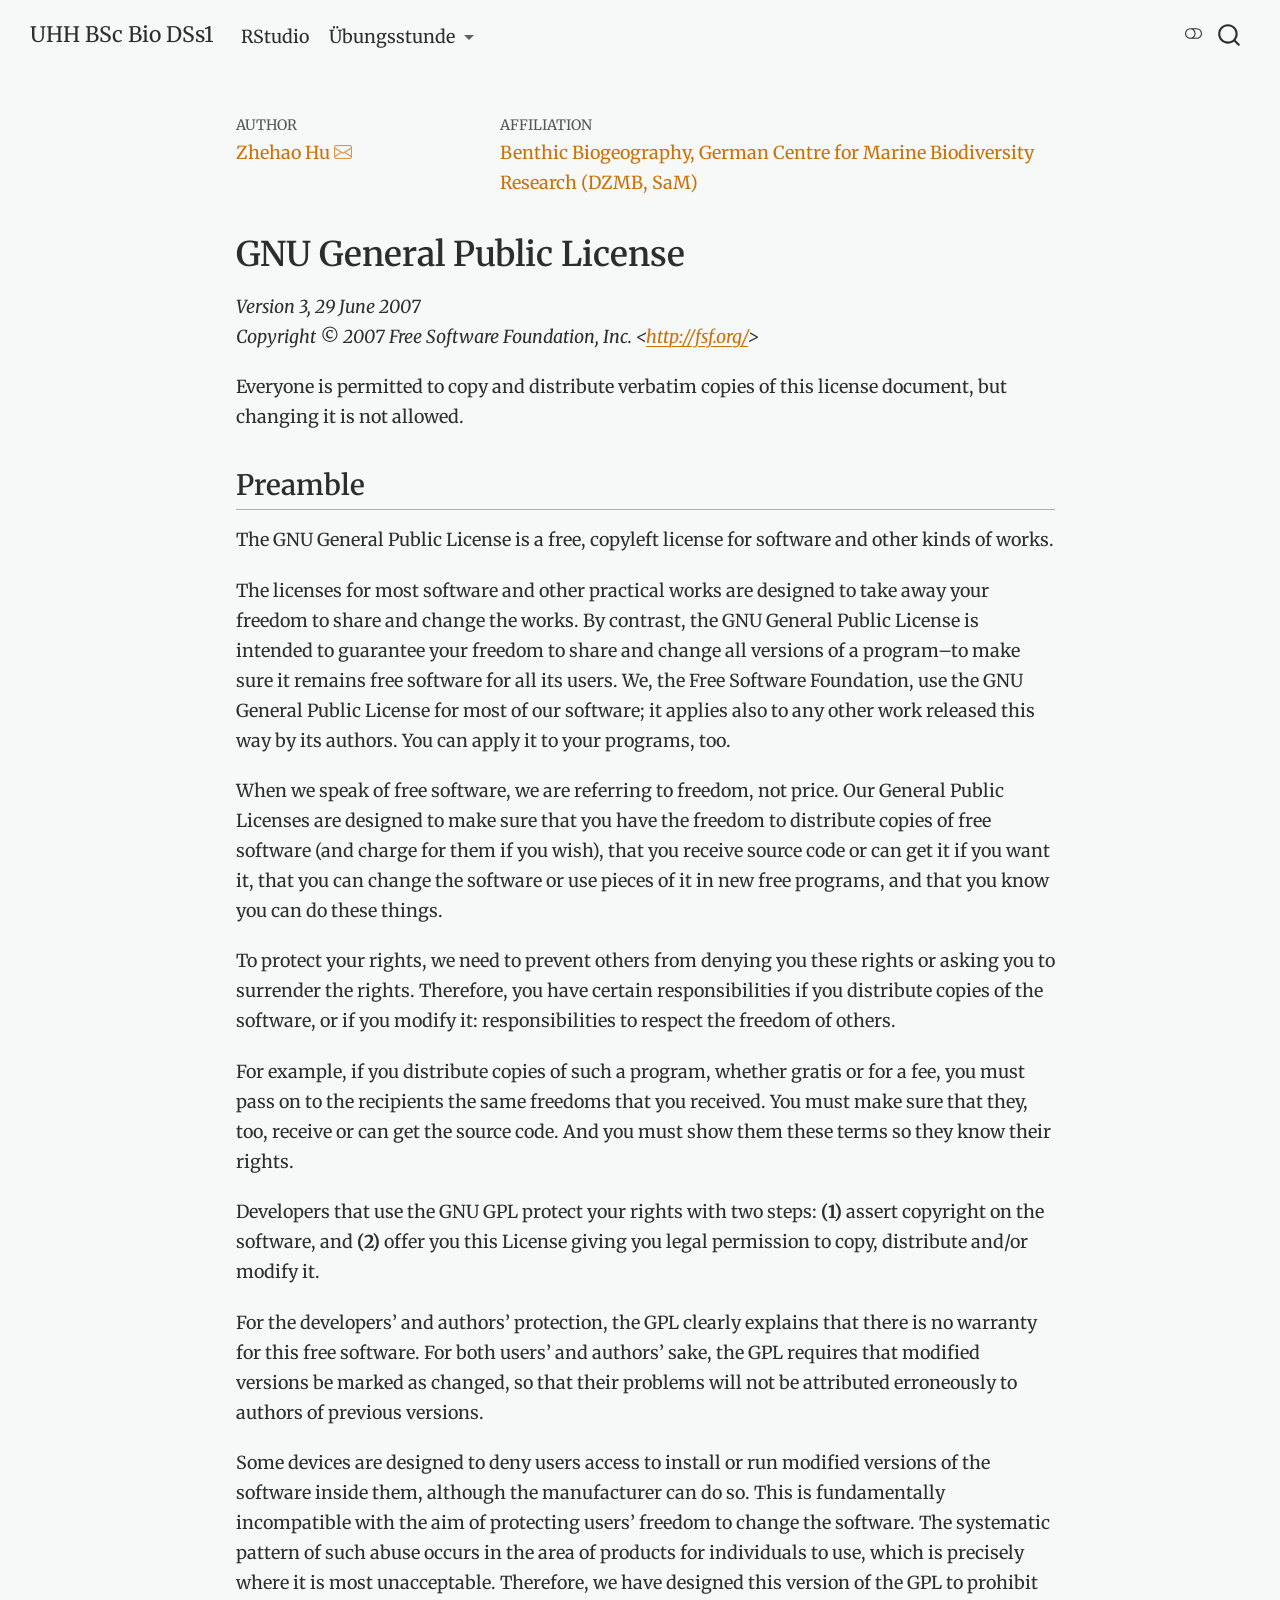
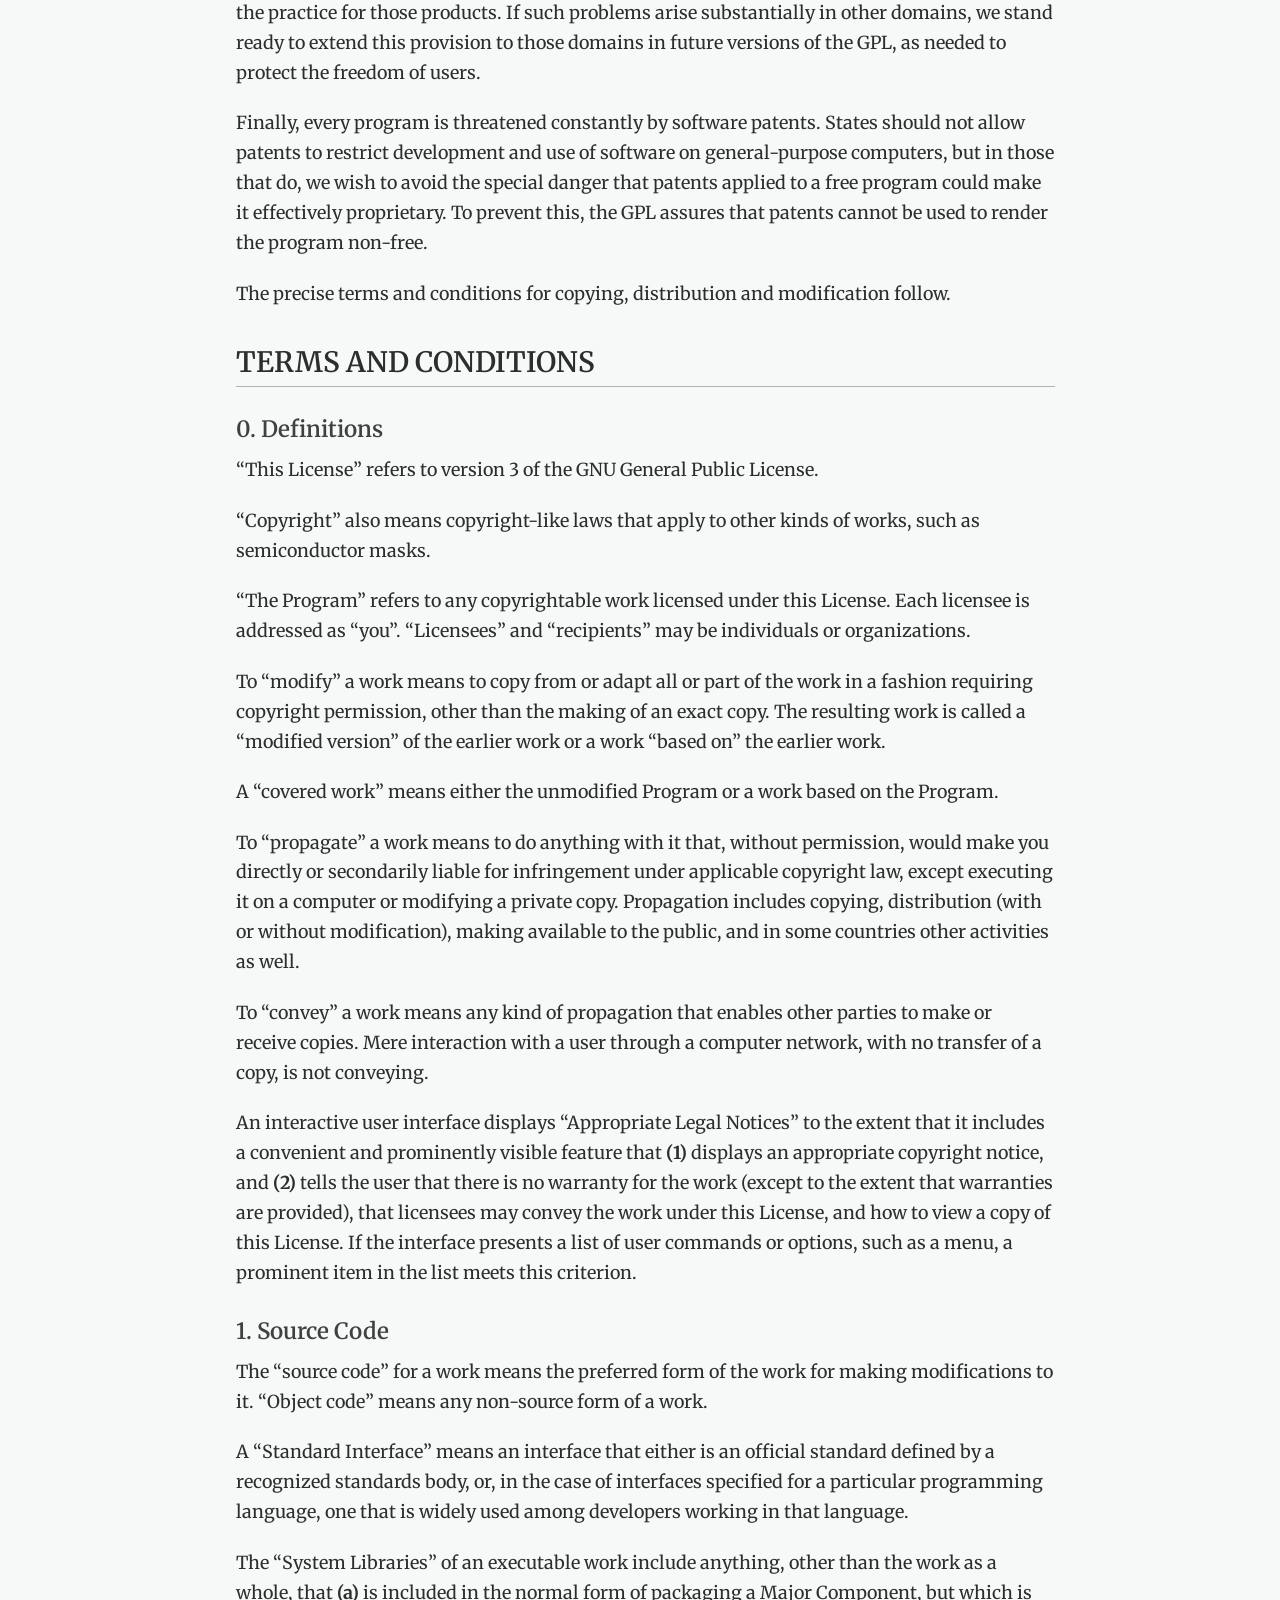
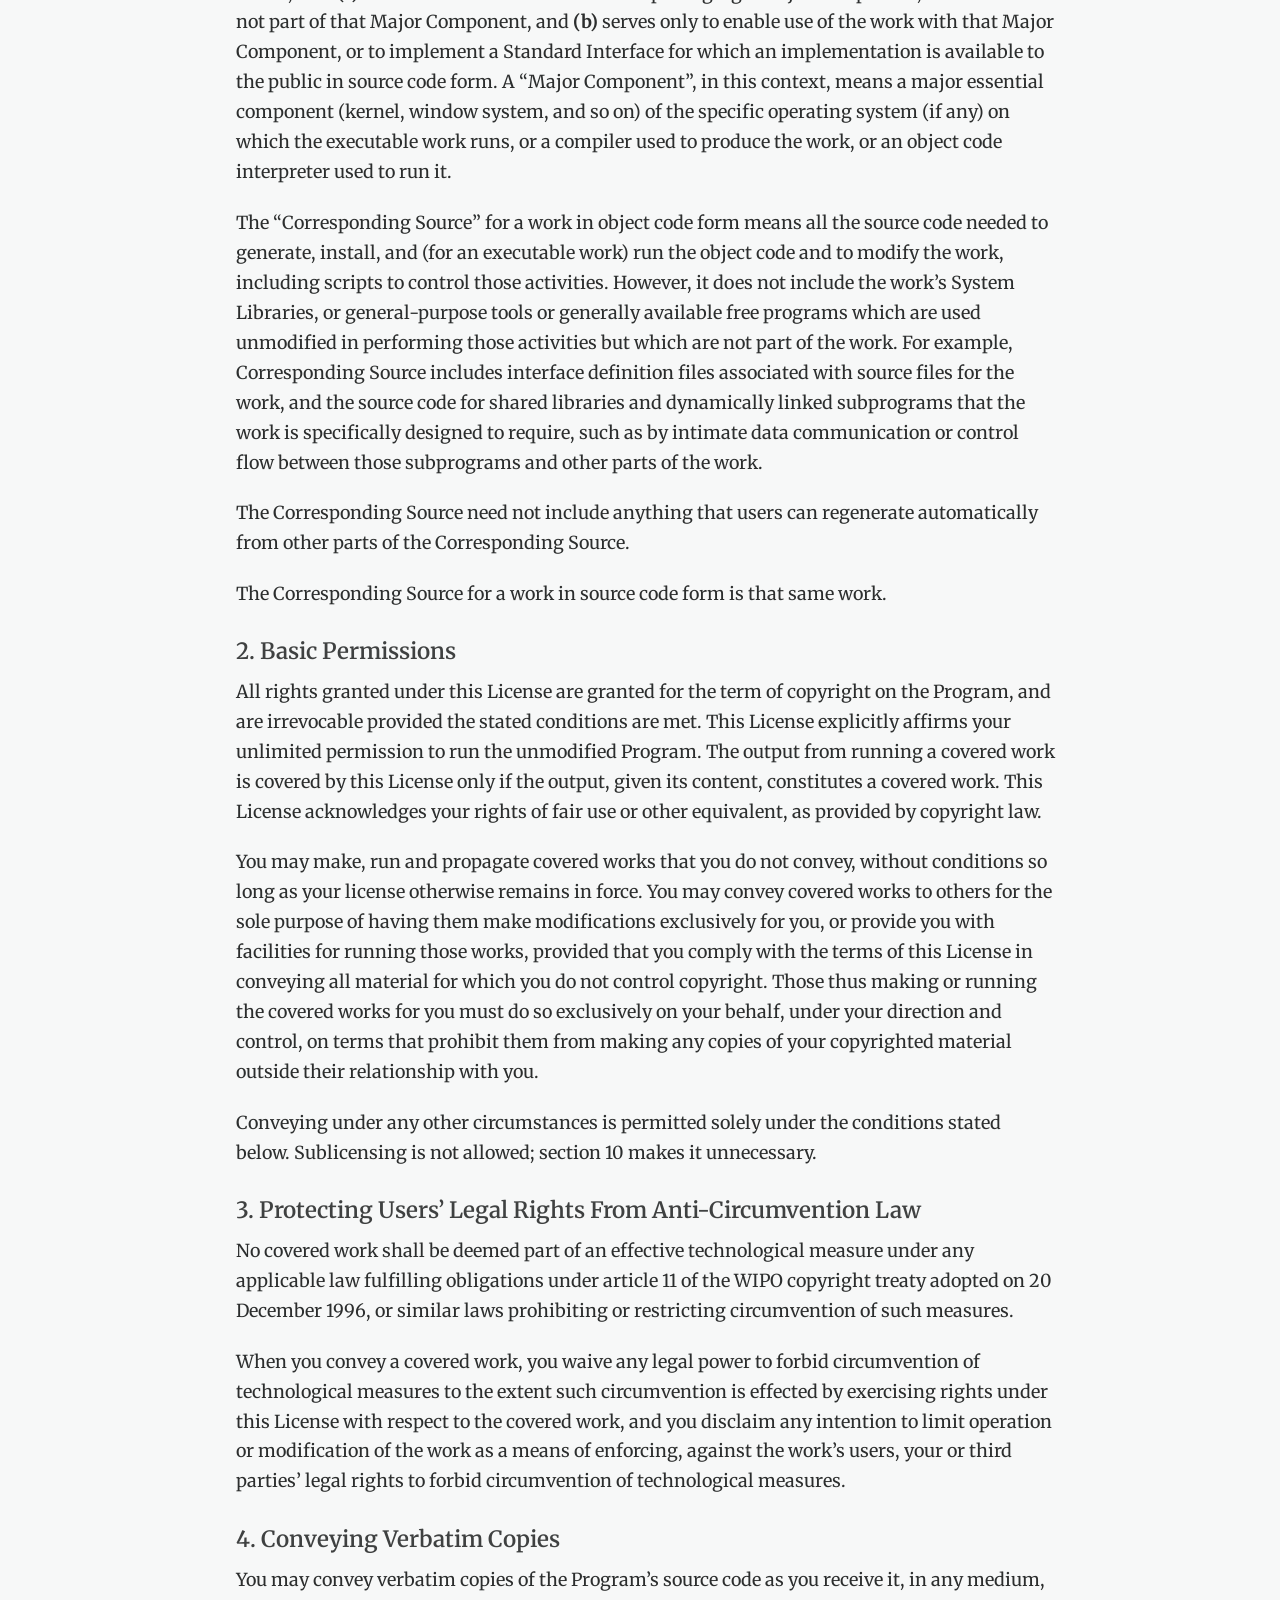
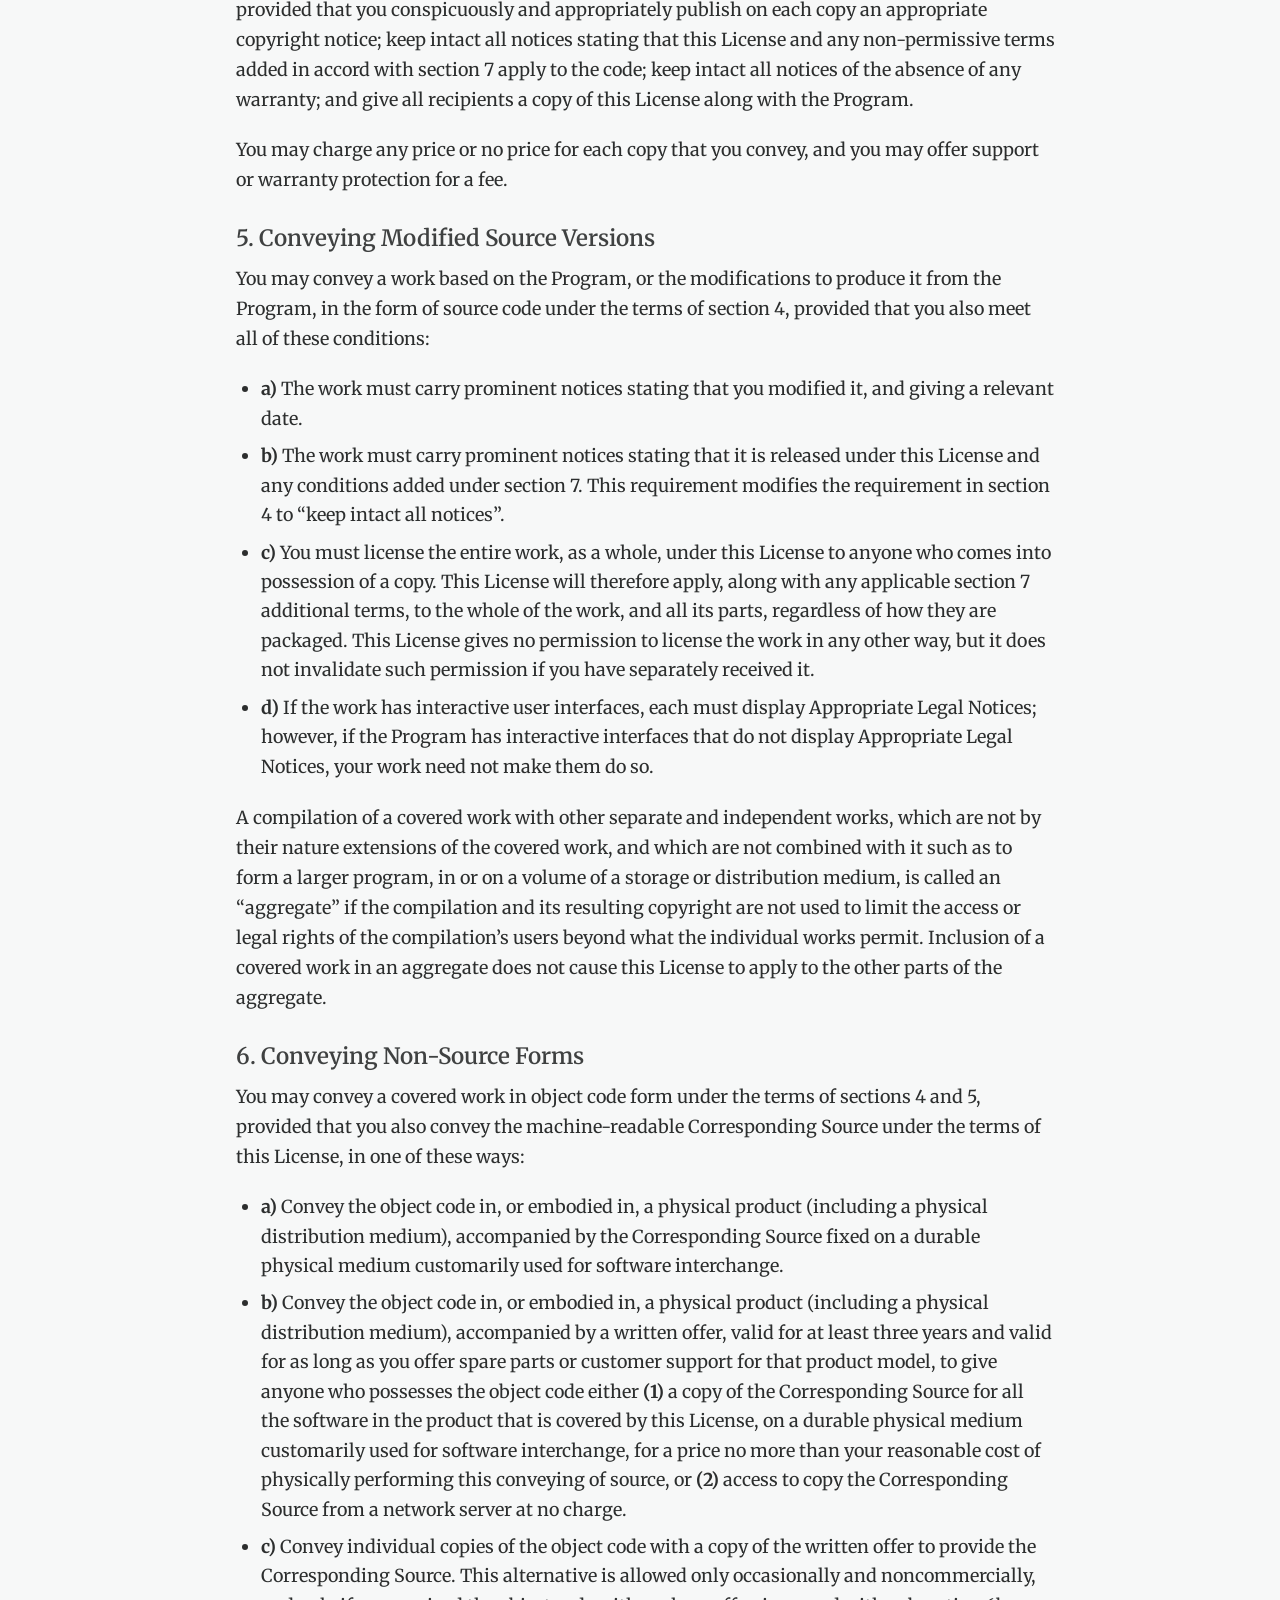
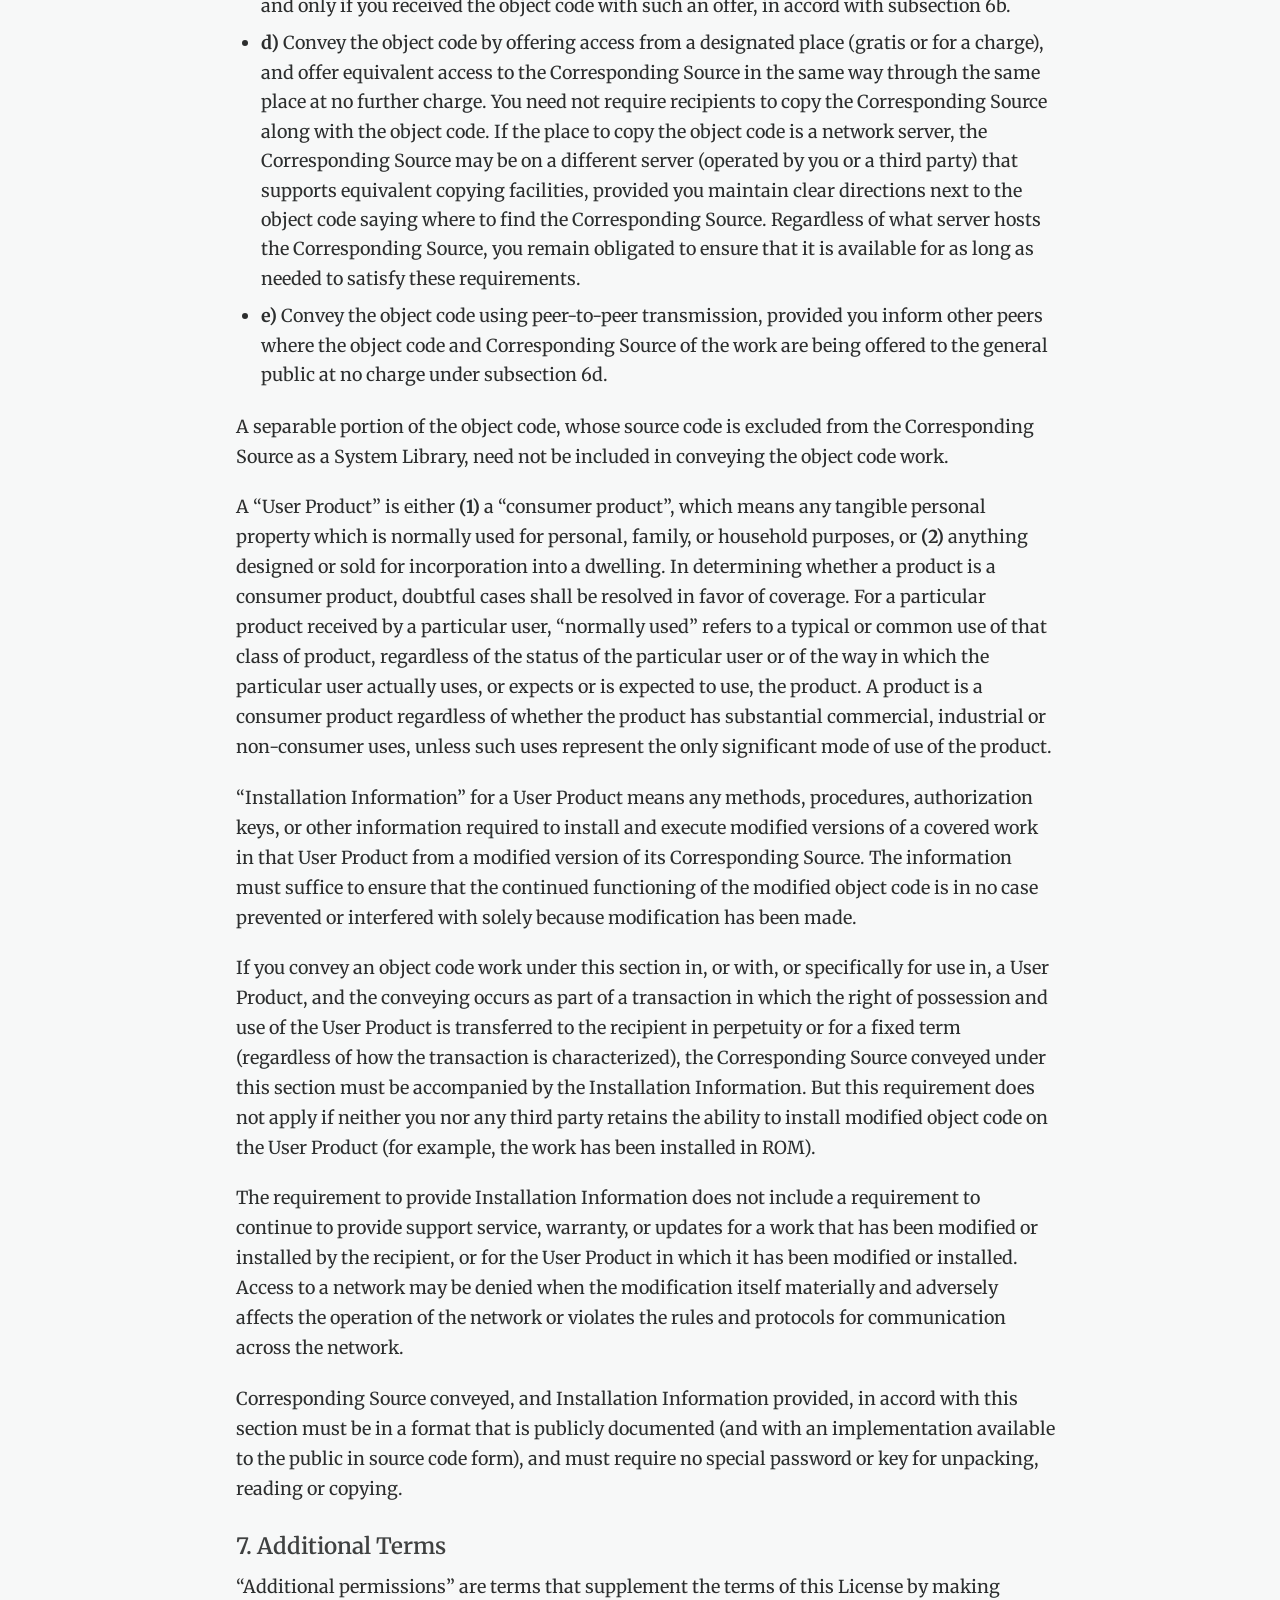
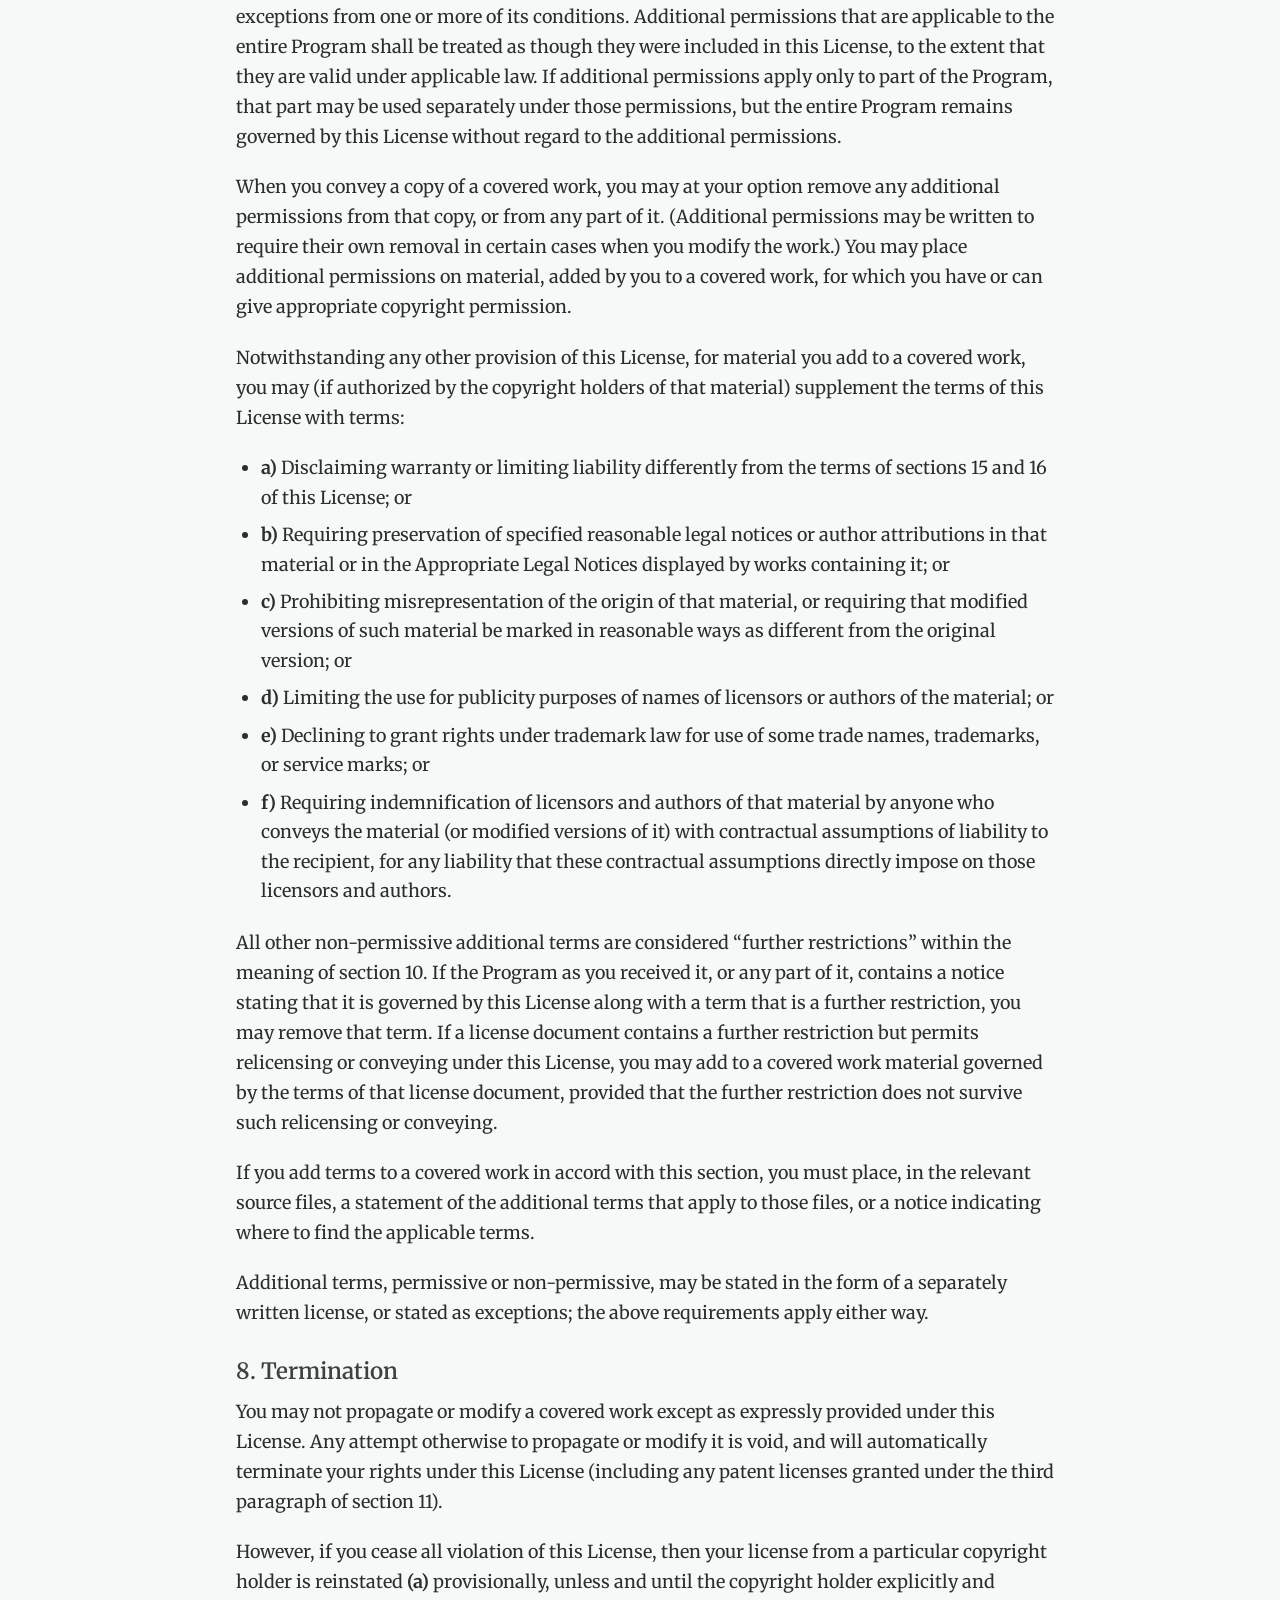
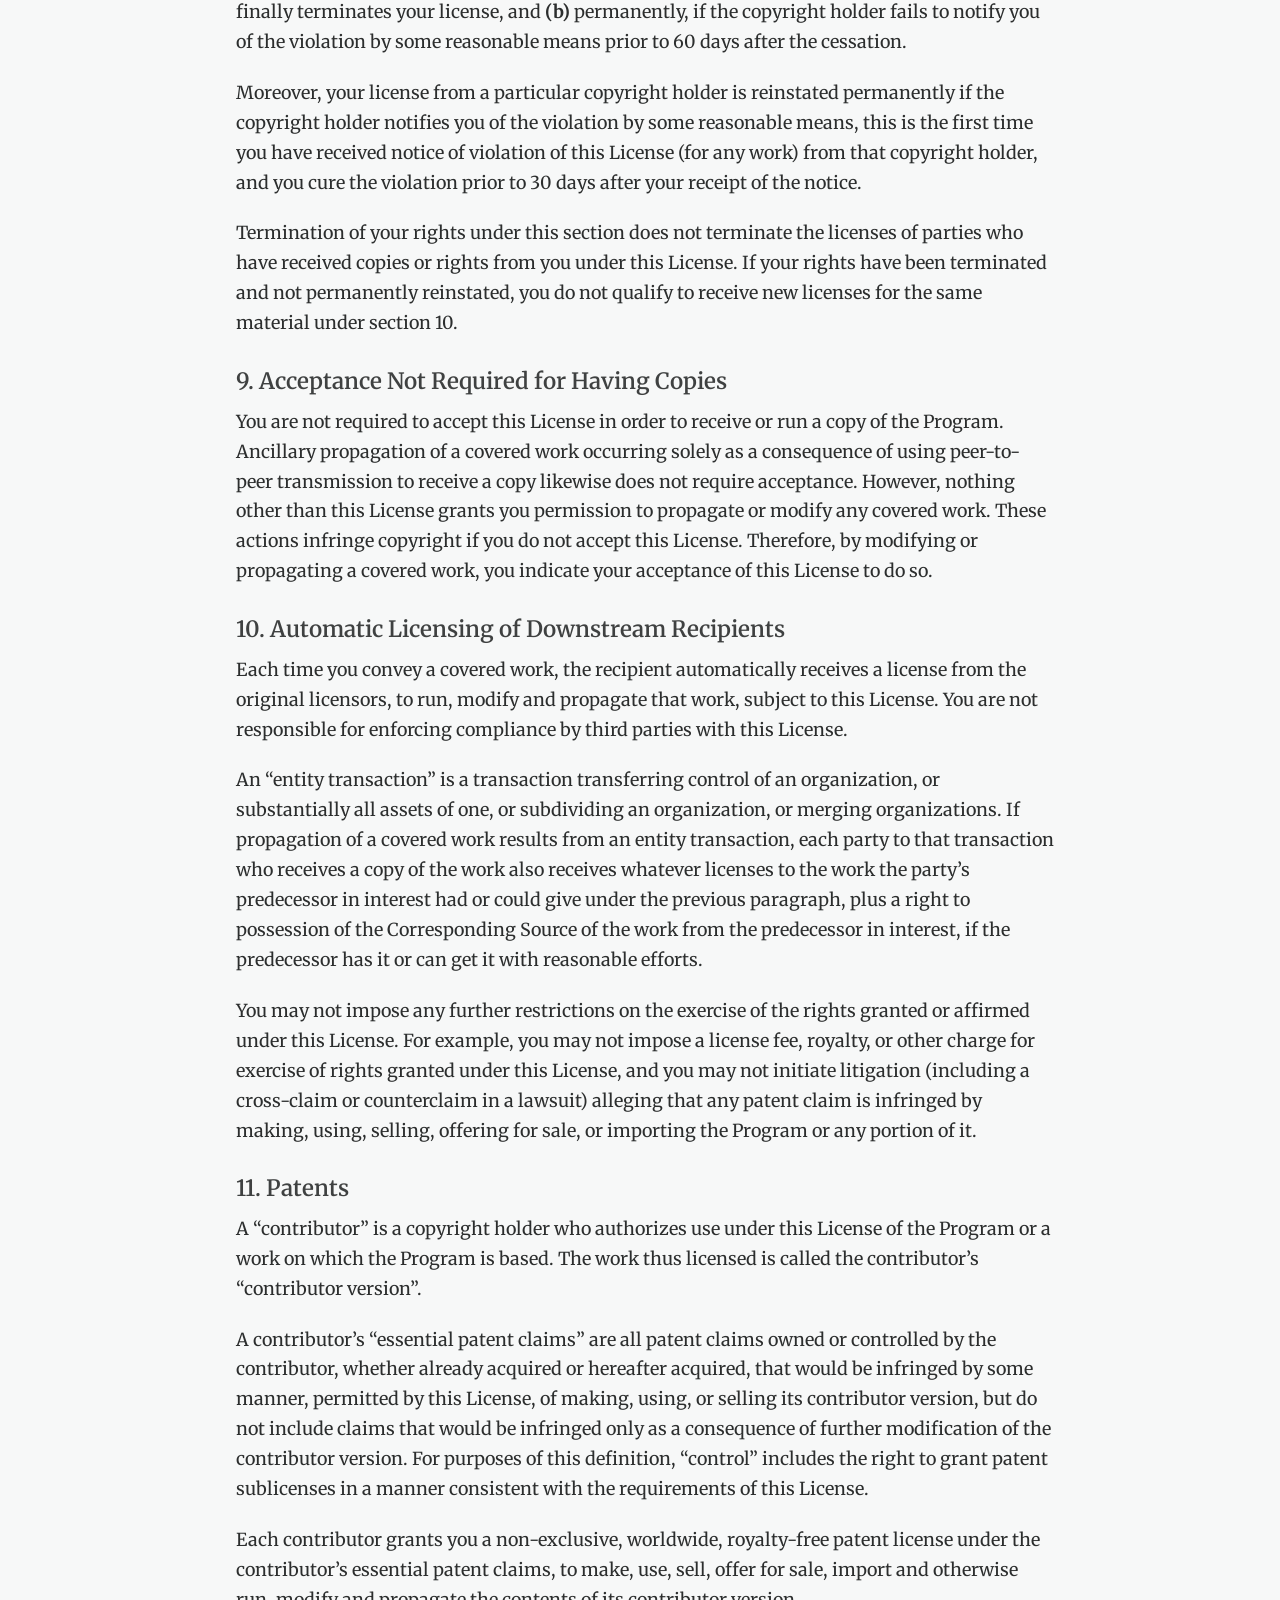
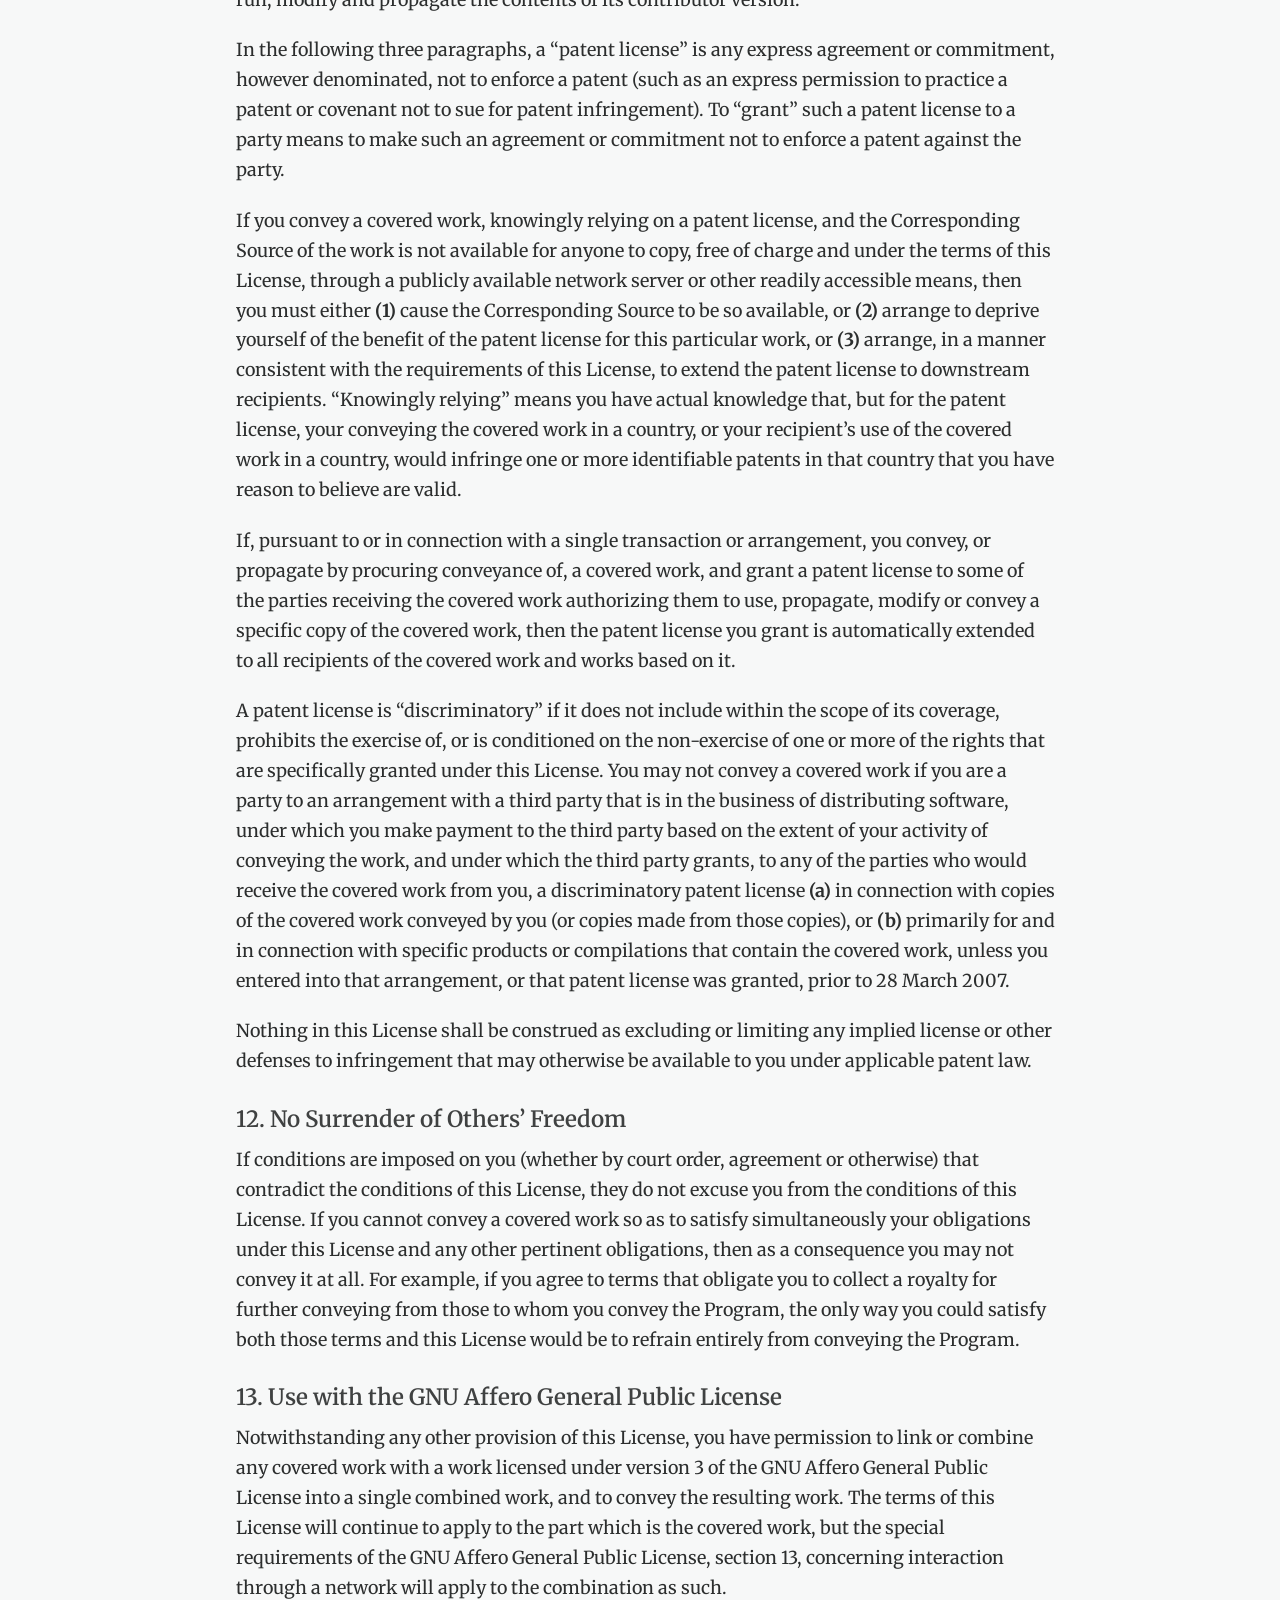
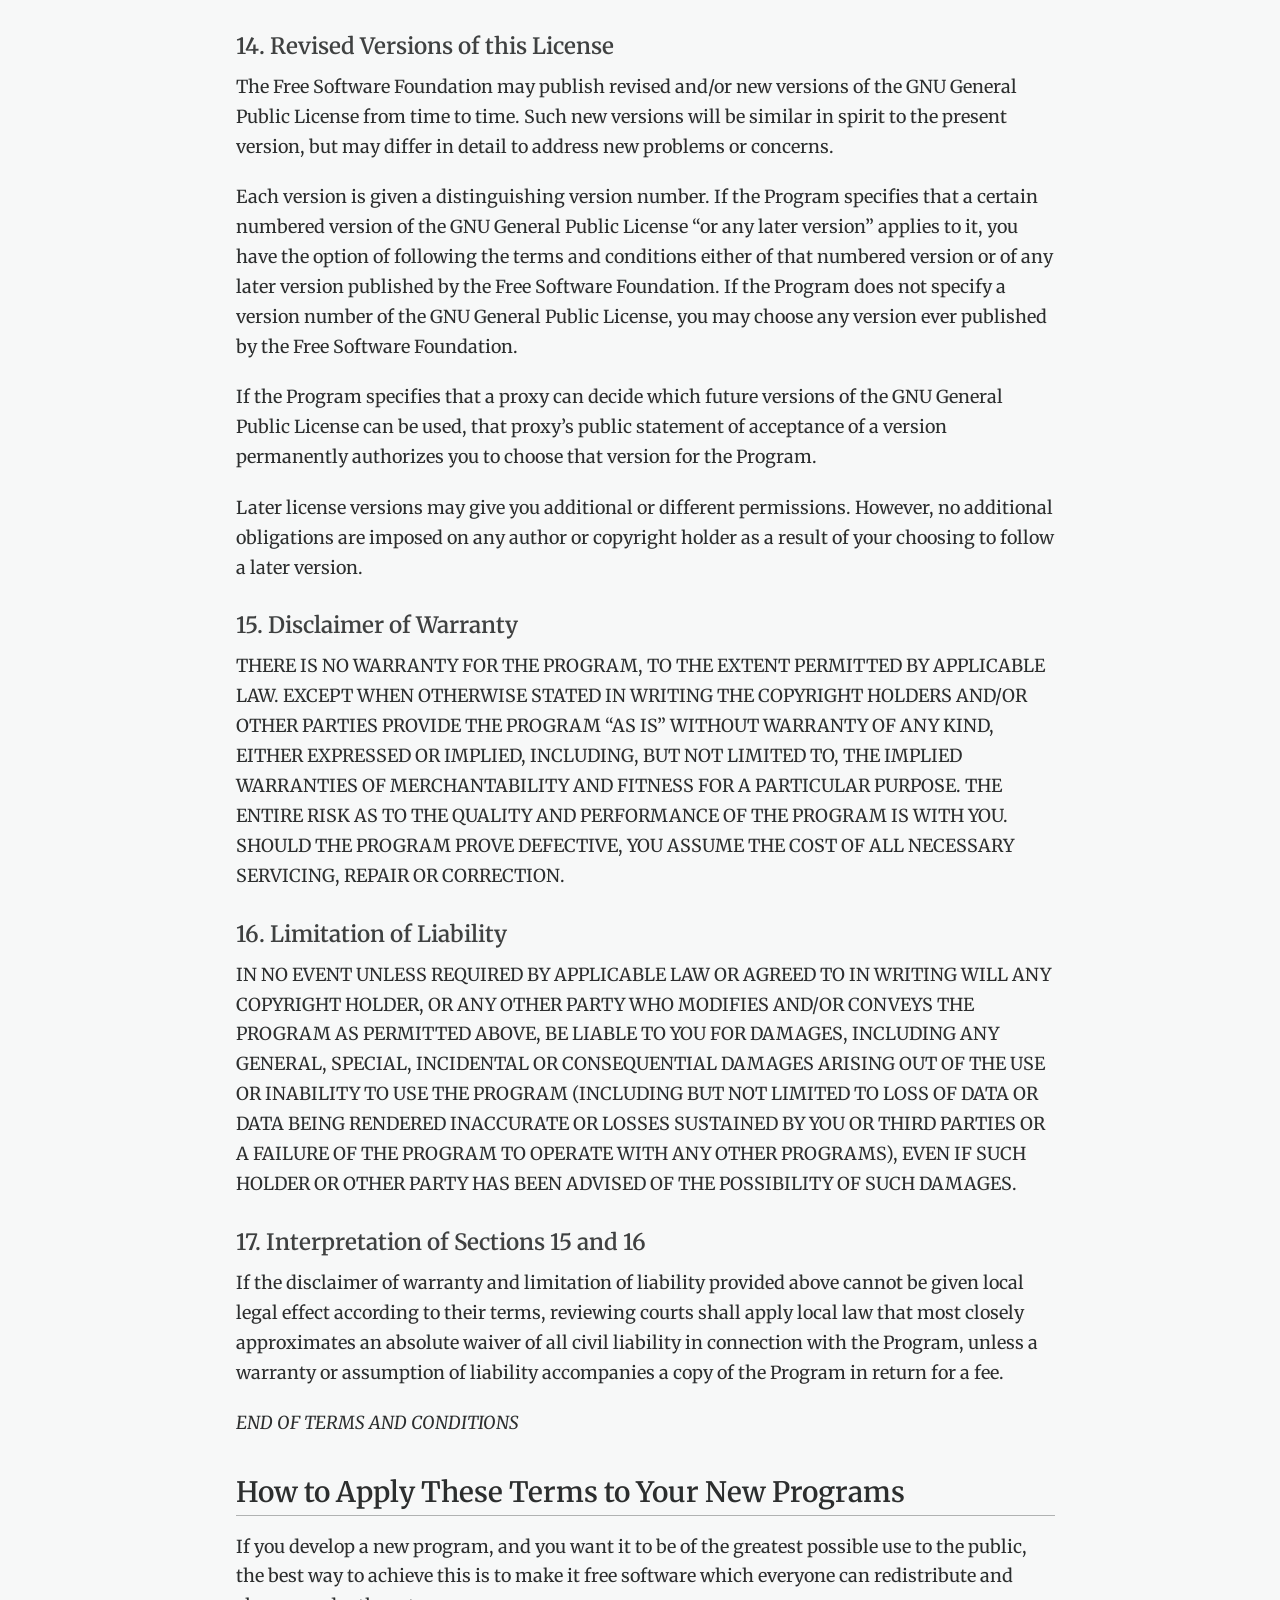
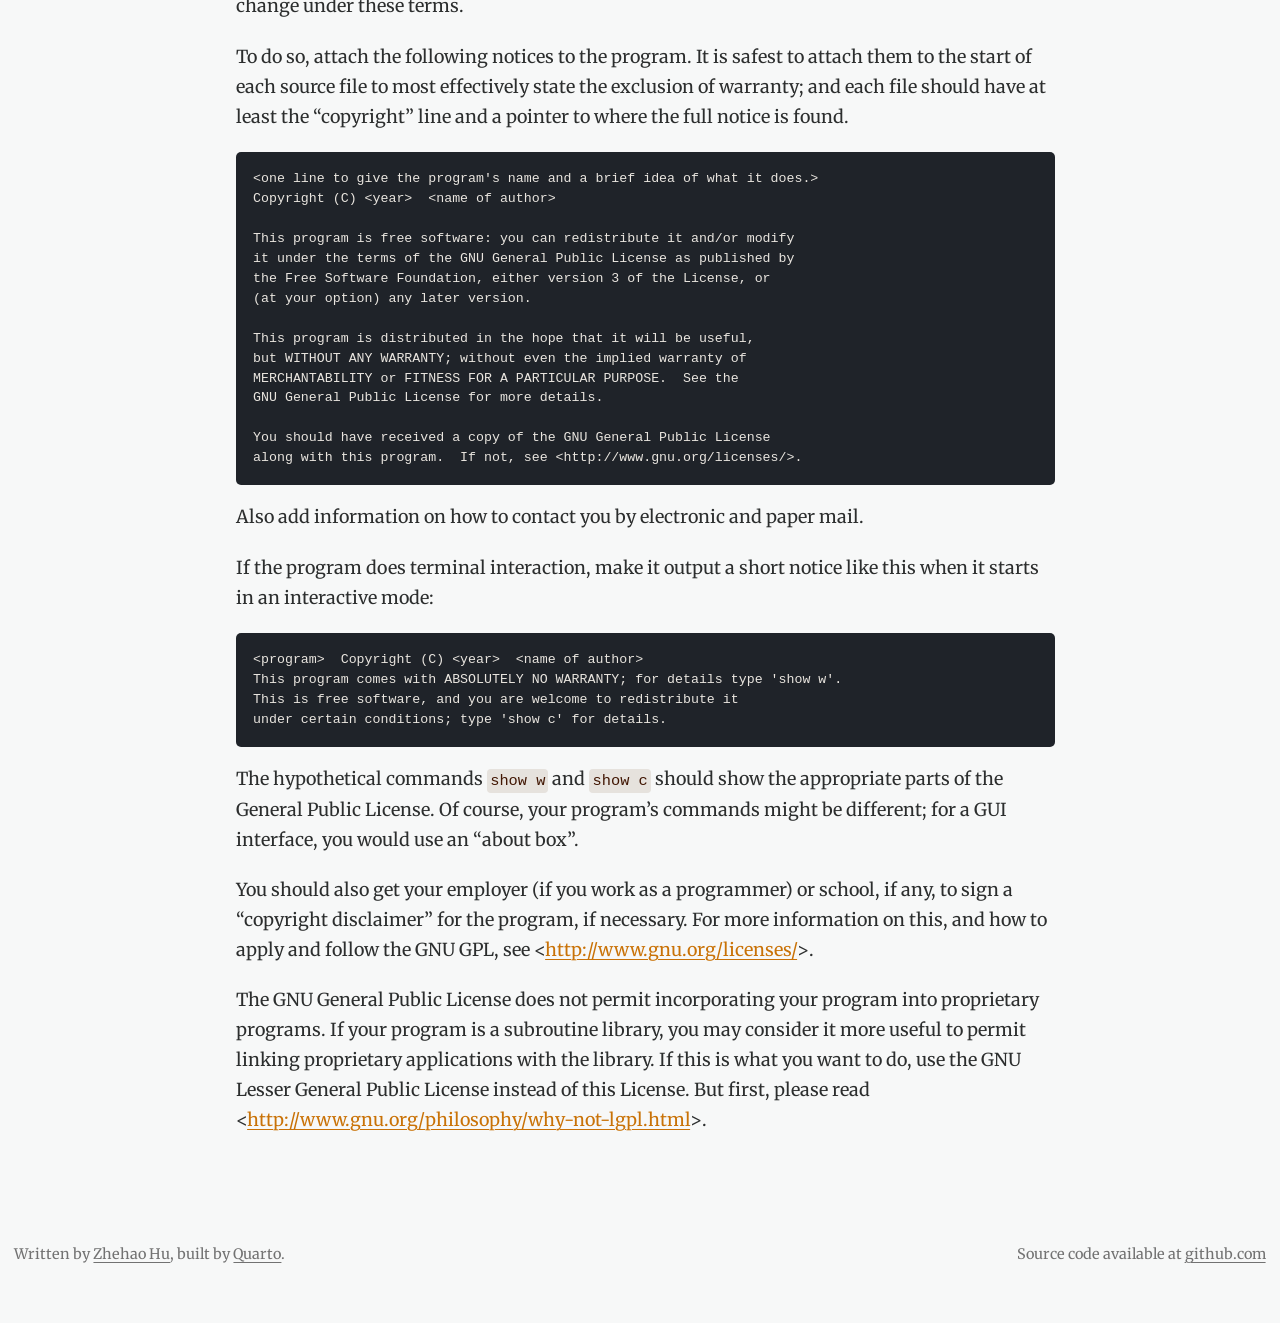
==== commit 0c6046a4: "Built site for gh-pages" ====
--- a/LICENSE.html
+++ b/LICENSE.html
@@ -40,8 +40,8 @@
 <link href="site_libs/quarto-html/quarto-syntax-highlighting-dark-57a92833092fd6dc0d7710b6bdfff9c5.css" rel="prefetch" class="quarto-color-scheme quarto-color-alternate" id="quarto-text-highlighting-styles">
 <script src="site_libs/bootstrap/bootstrap.min.js"></script>
 <link href="site_libs/bootstrap/bootstrap-icons.css" rel="stylesheet">
-<link href="site_libs/bootstrap/bootstrap-20823d80b2ab22e1dc76033123b6a0d7.min.css" rel="stylesheet" append-hash="true" class="quarto-color-scheme" id="quarto-bootstrap" data-mode="light">
-<link href="site_libs/bootstrap/bootstrap-dark-425e244238f7c1e4946425132c8e83f5.min.css" rel="prefetch" append-hash="true" class="quarto-color-scheme quarto-color-alternate" id="quarto-bootstrap" data-mode="dark">
+<link href="site_libs/bootstrap/bootstrap-18394a0b03424dc6a53379ccbb5ab55f.min.css" rel="stylesheet" append-hash="true" class="quarto-color-scheme" id="quarto-bootstrap" data-mode="light">
+<link href="site_libs/bootstrap/bootstrap-dark-08543308ad31de96009a86487ab269b2.min.css" rel="prefetch" append-hash="true" class="quarto-color-scheme quarto-color-alternate" id="quarto-bootstrap" data-mode="dark">
 <script id="quarto-search-options" type="application/json">{
   "location": "navbar",
   "copy-button": false,
@@ -92,7 +92,7 @@
             <ul class="navbar-nav navbar-nav-scroll me-auto">
   <li class="nav-item">
     <a class="nav-link" href="./webpage/rstudio.html"> 
-<span class="menu-text">RStudio kennenlernen</span></a>
+<span class="menu-text">RStudio</span></a>
   </li>  
   <li class="nav-item dropdown ">
     <a class="nav-link dropdown-toggle" href="#" id="nav-menu-bungsstunde" role="link" data-bs-toggle="dropdown" aria-expanded="false">
